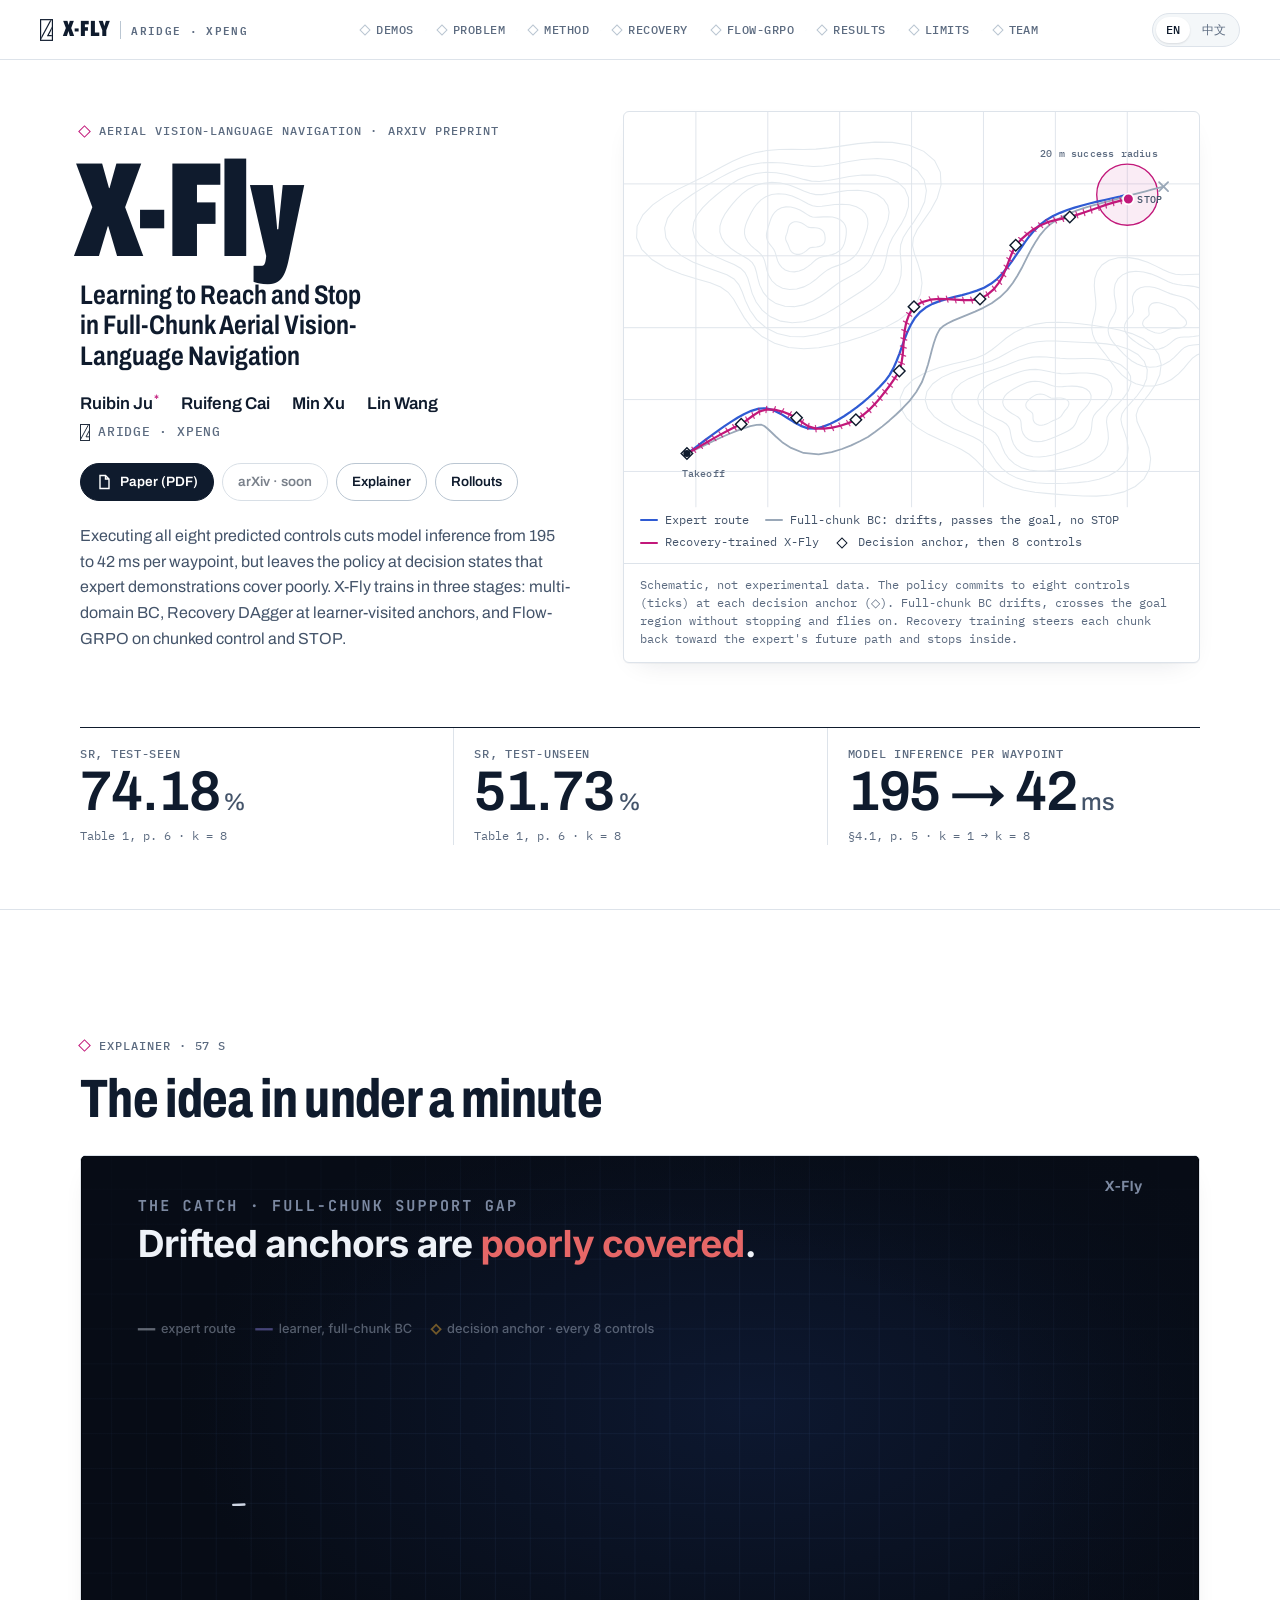
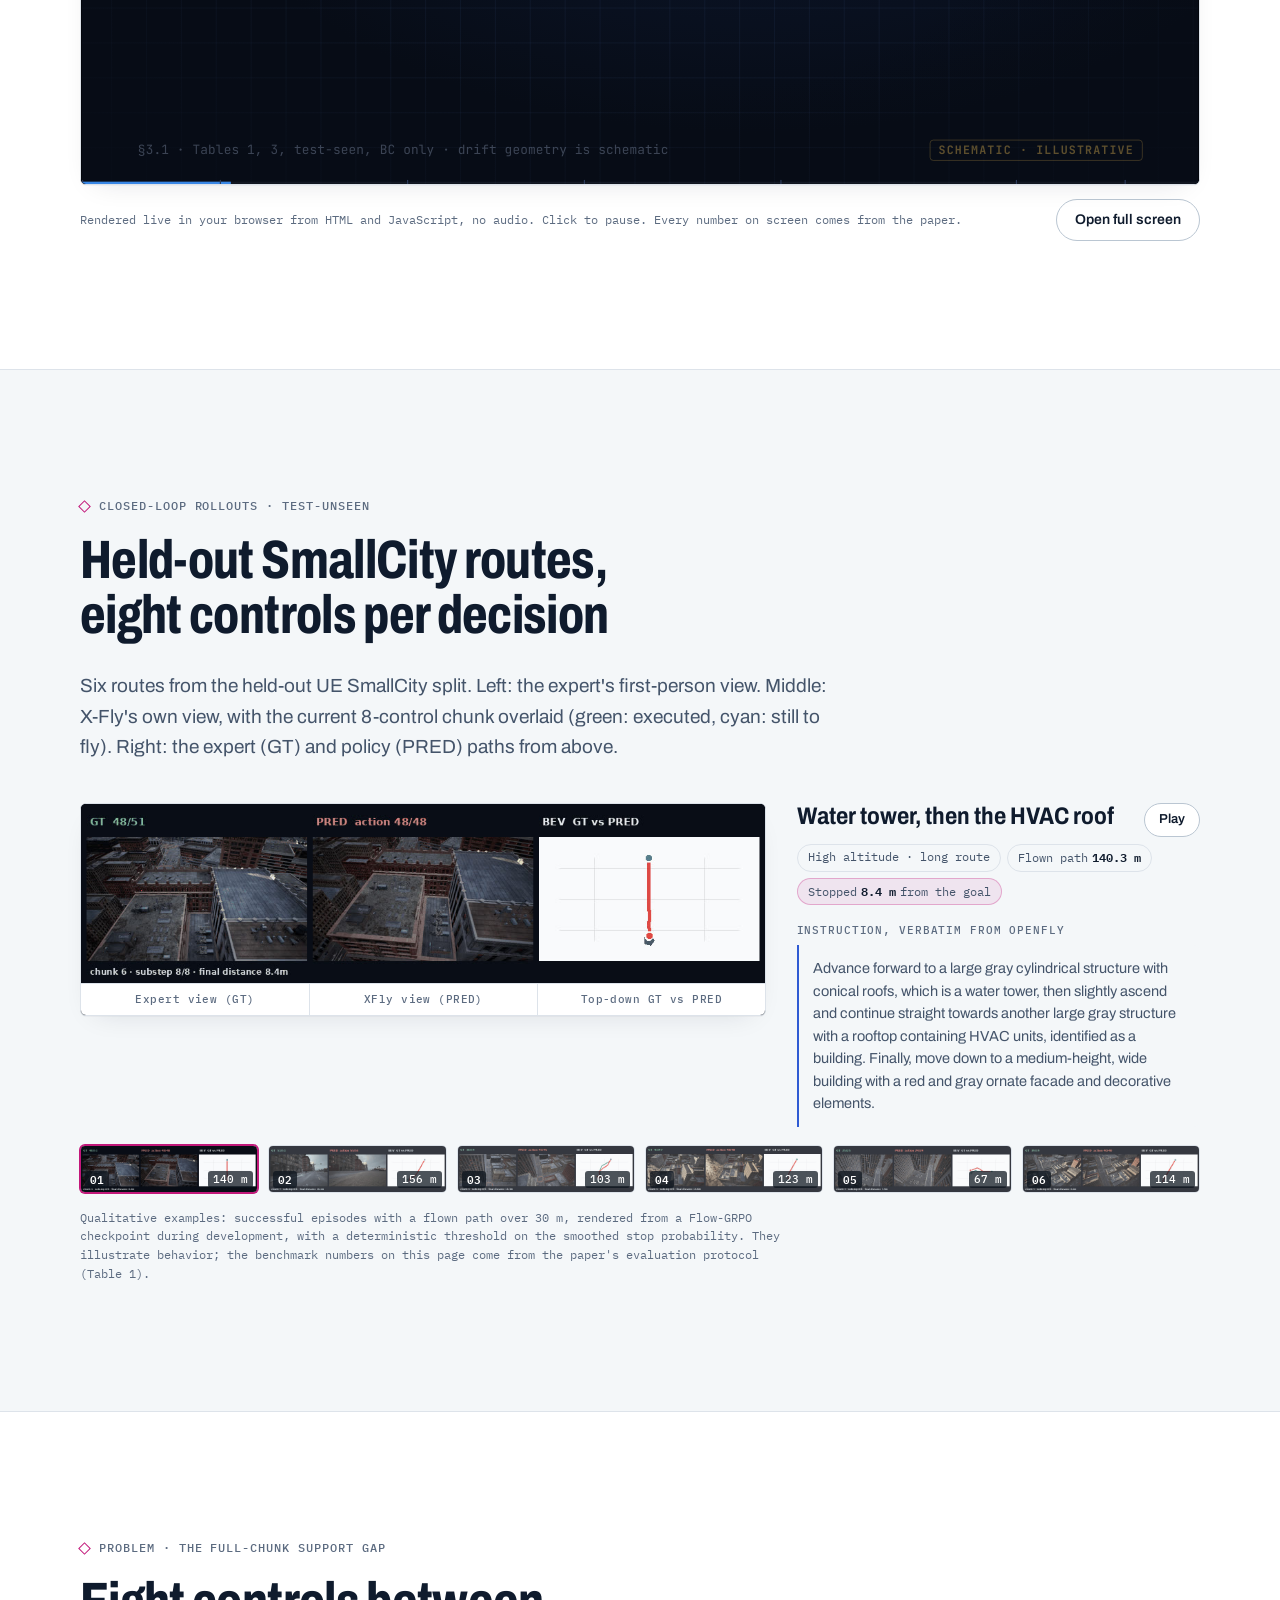
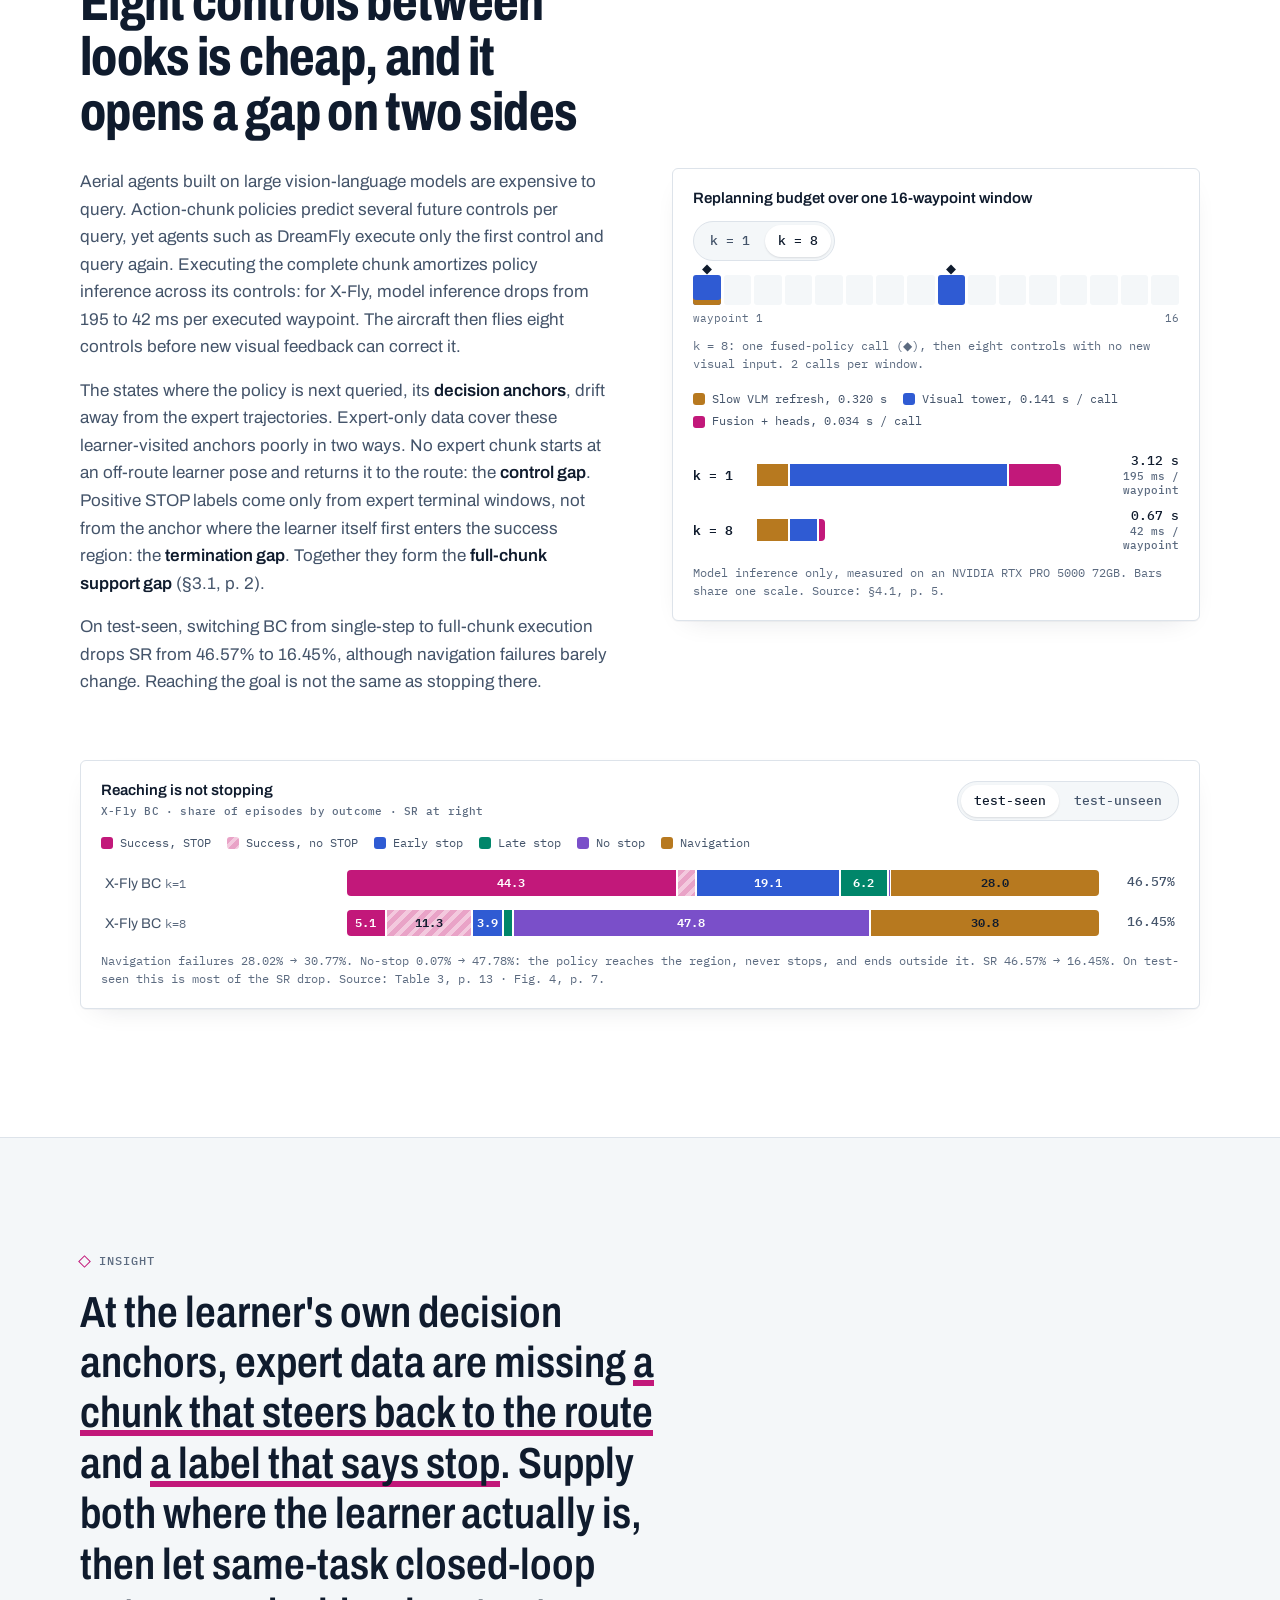
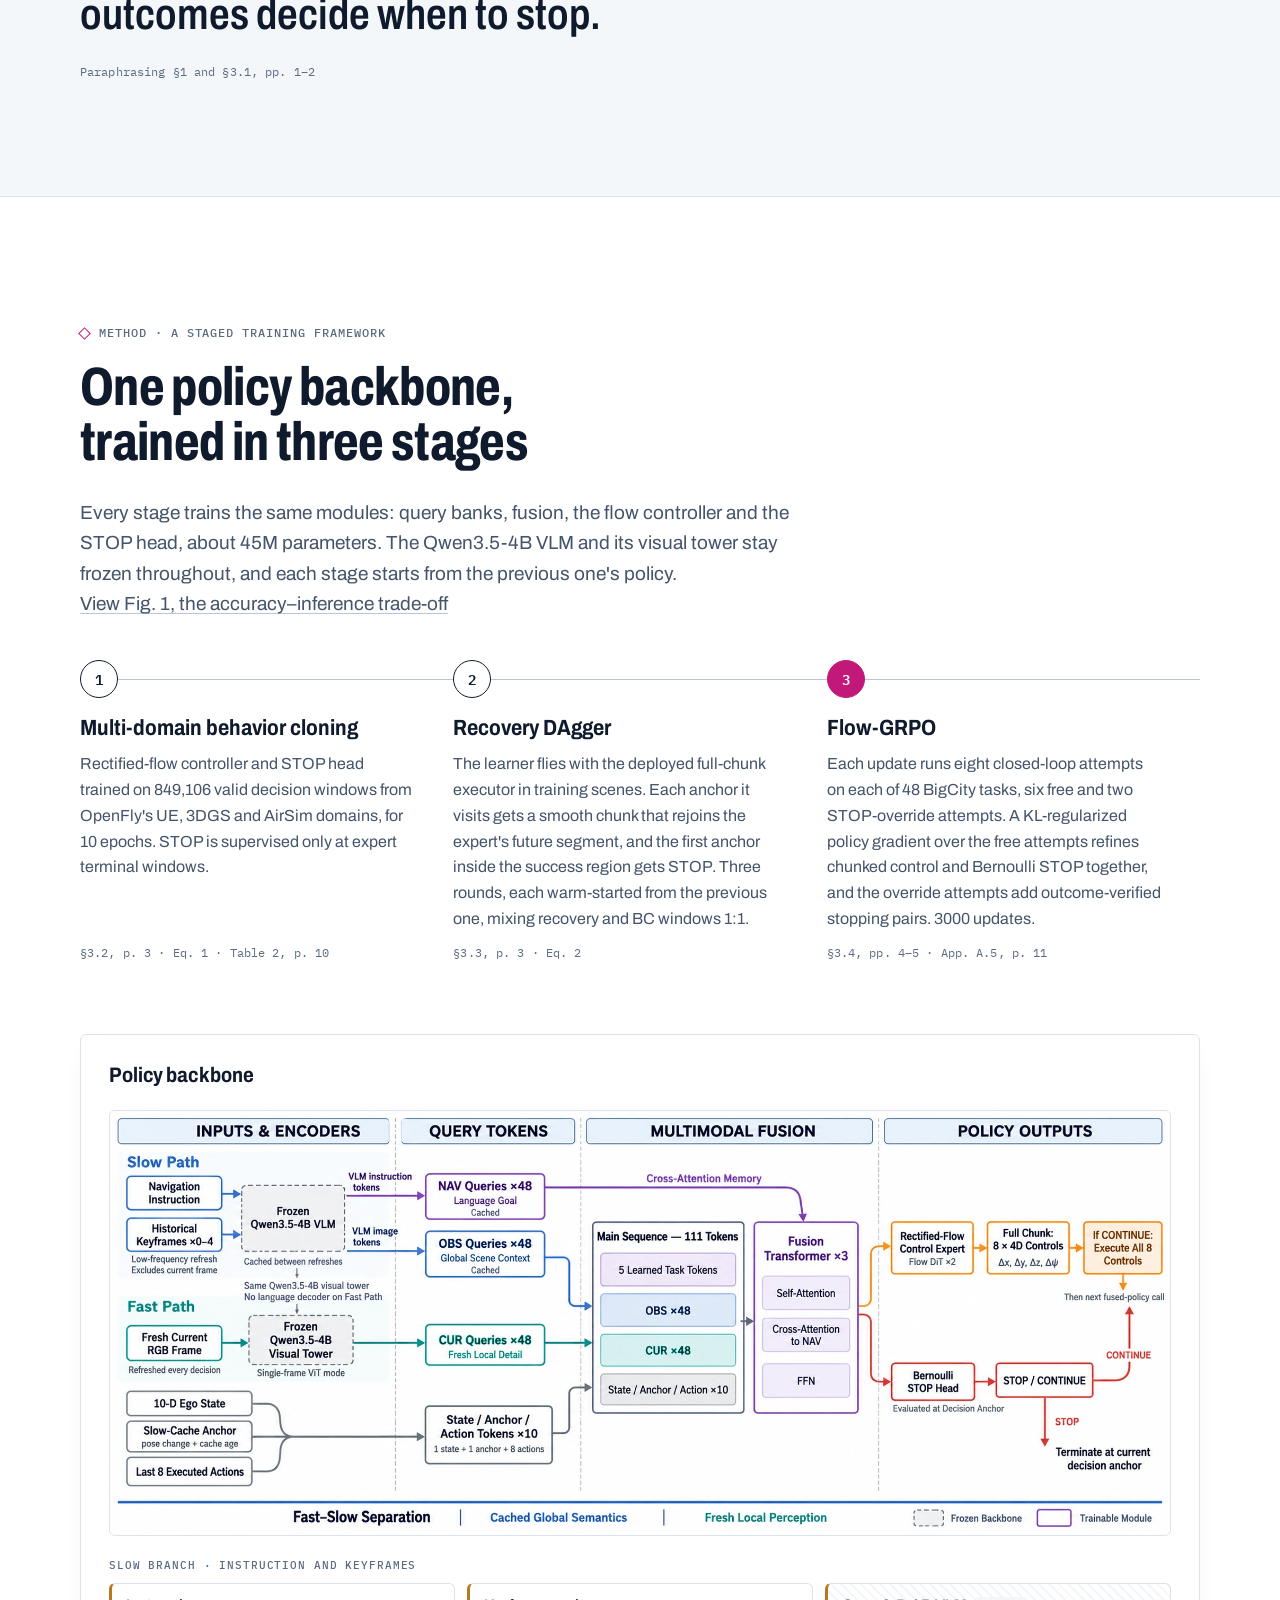
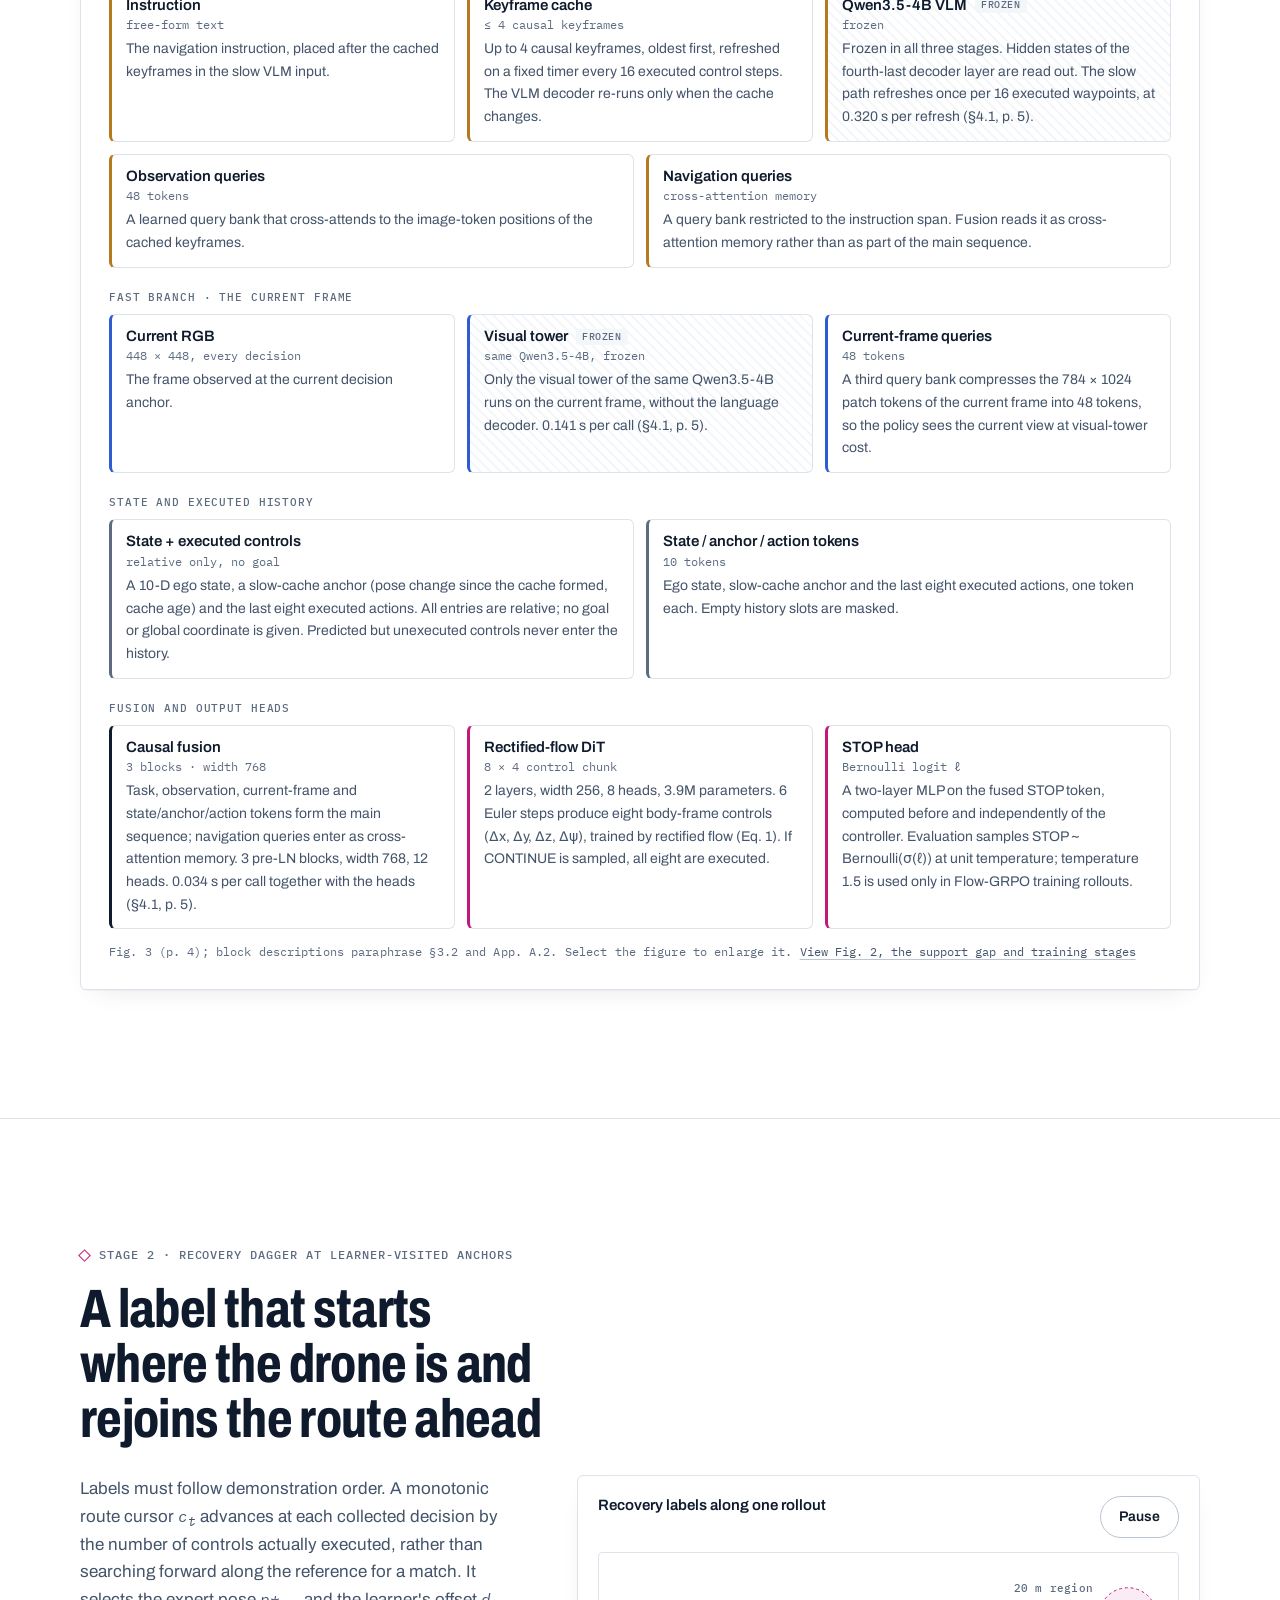
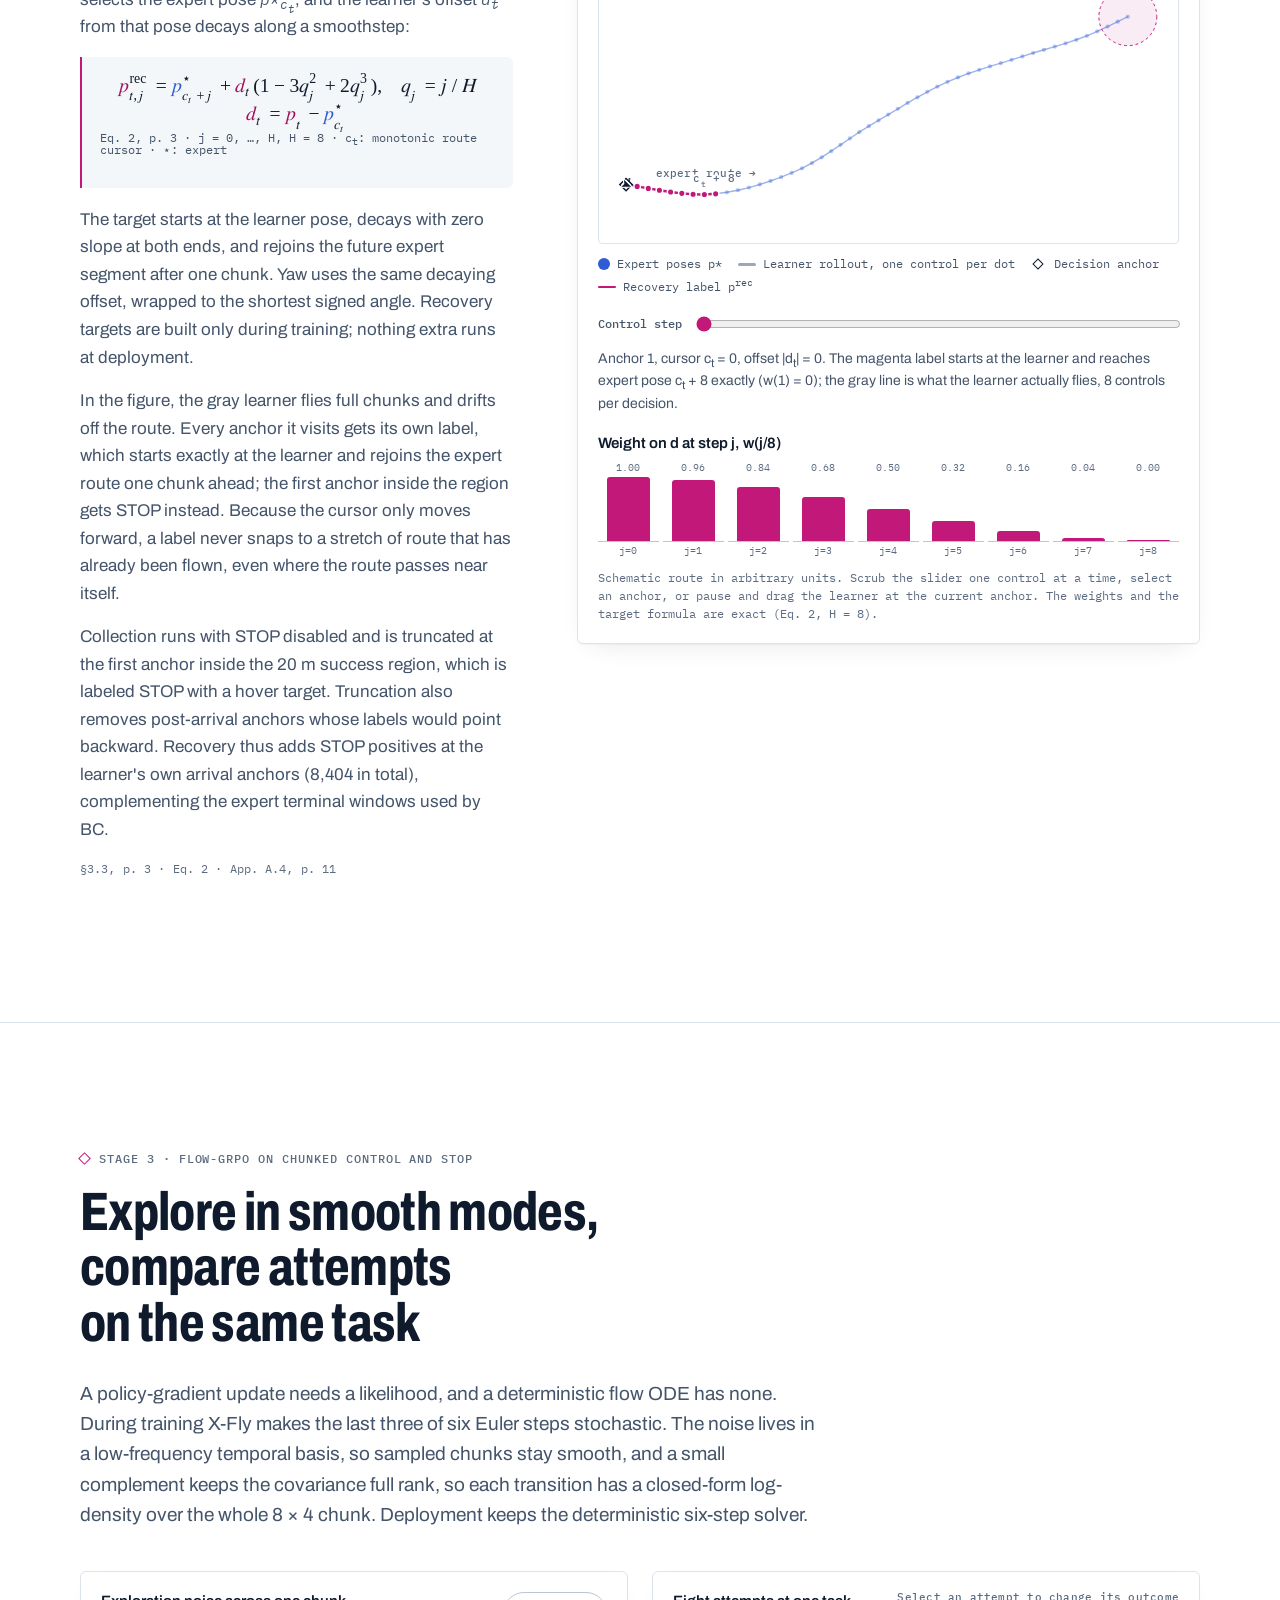
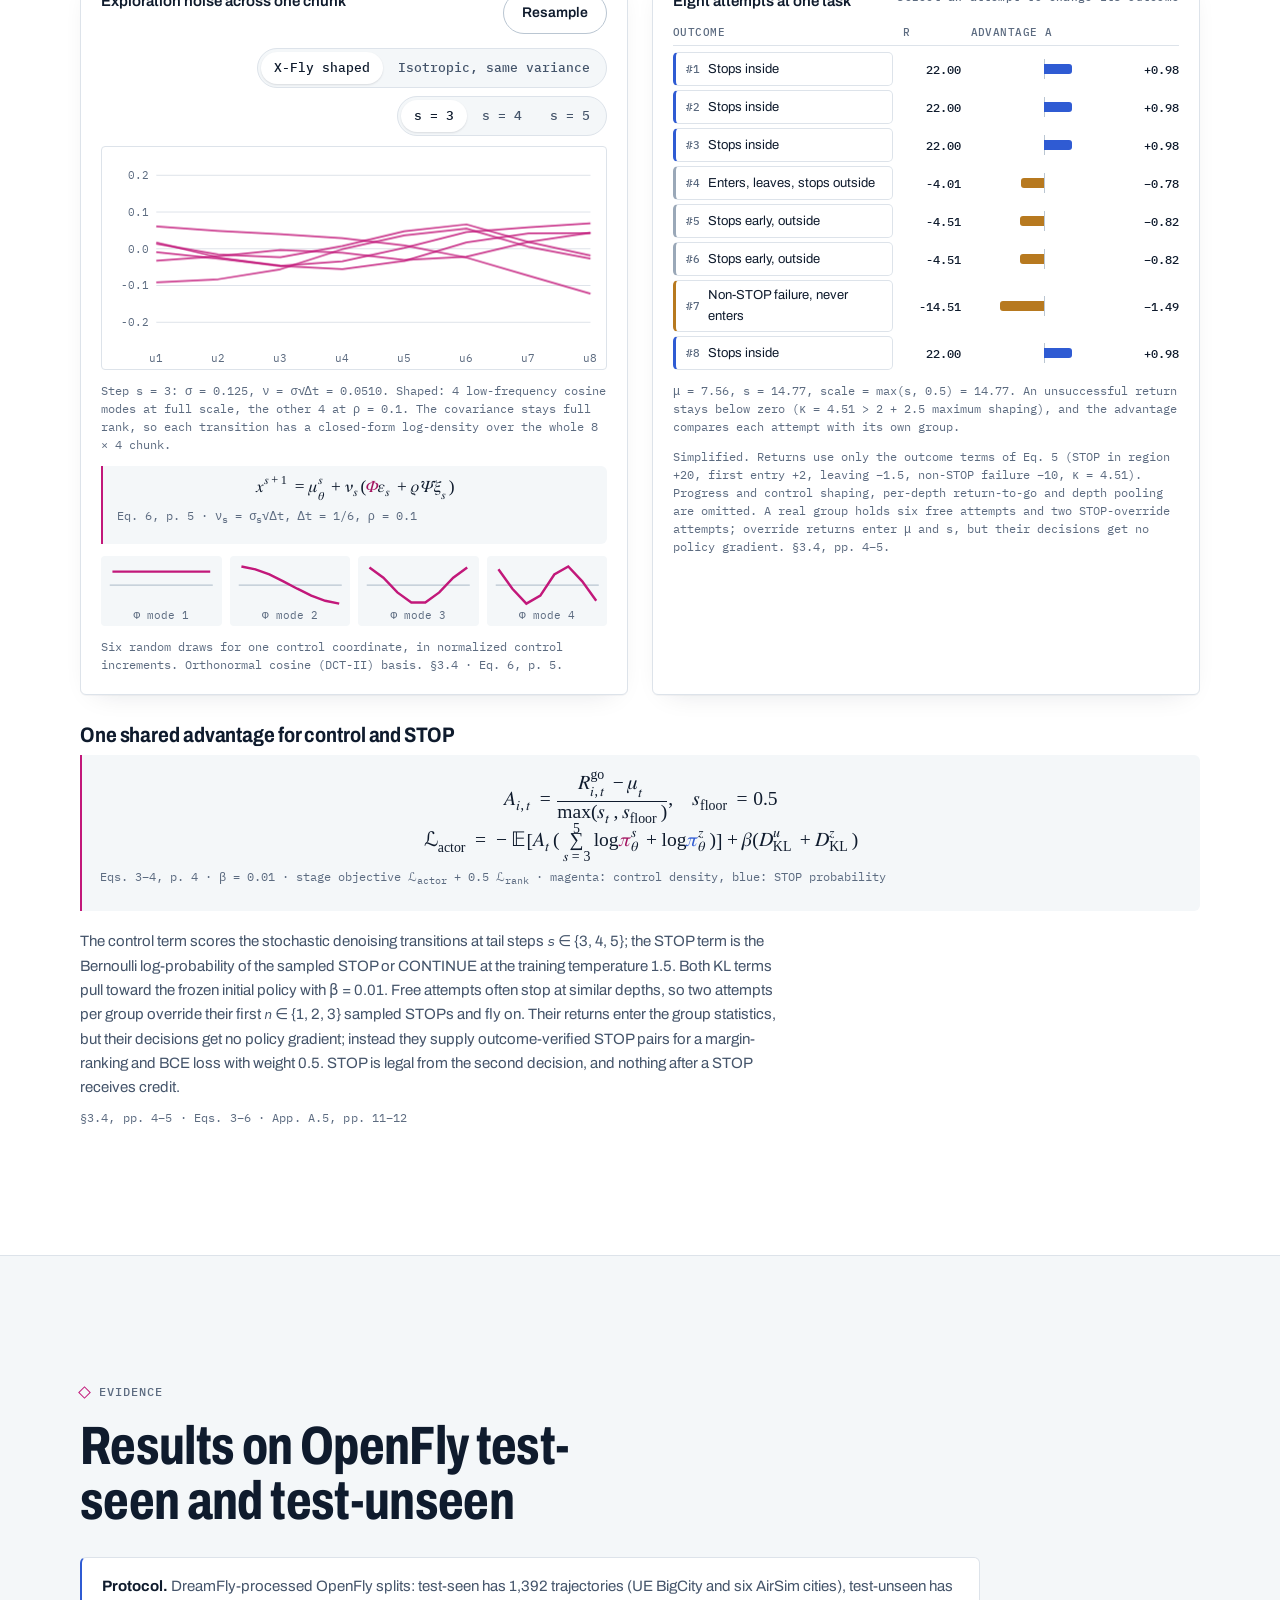
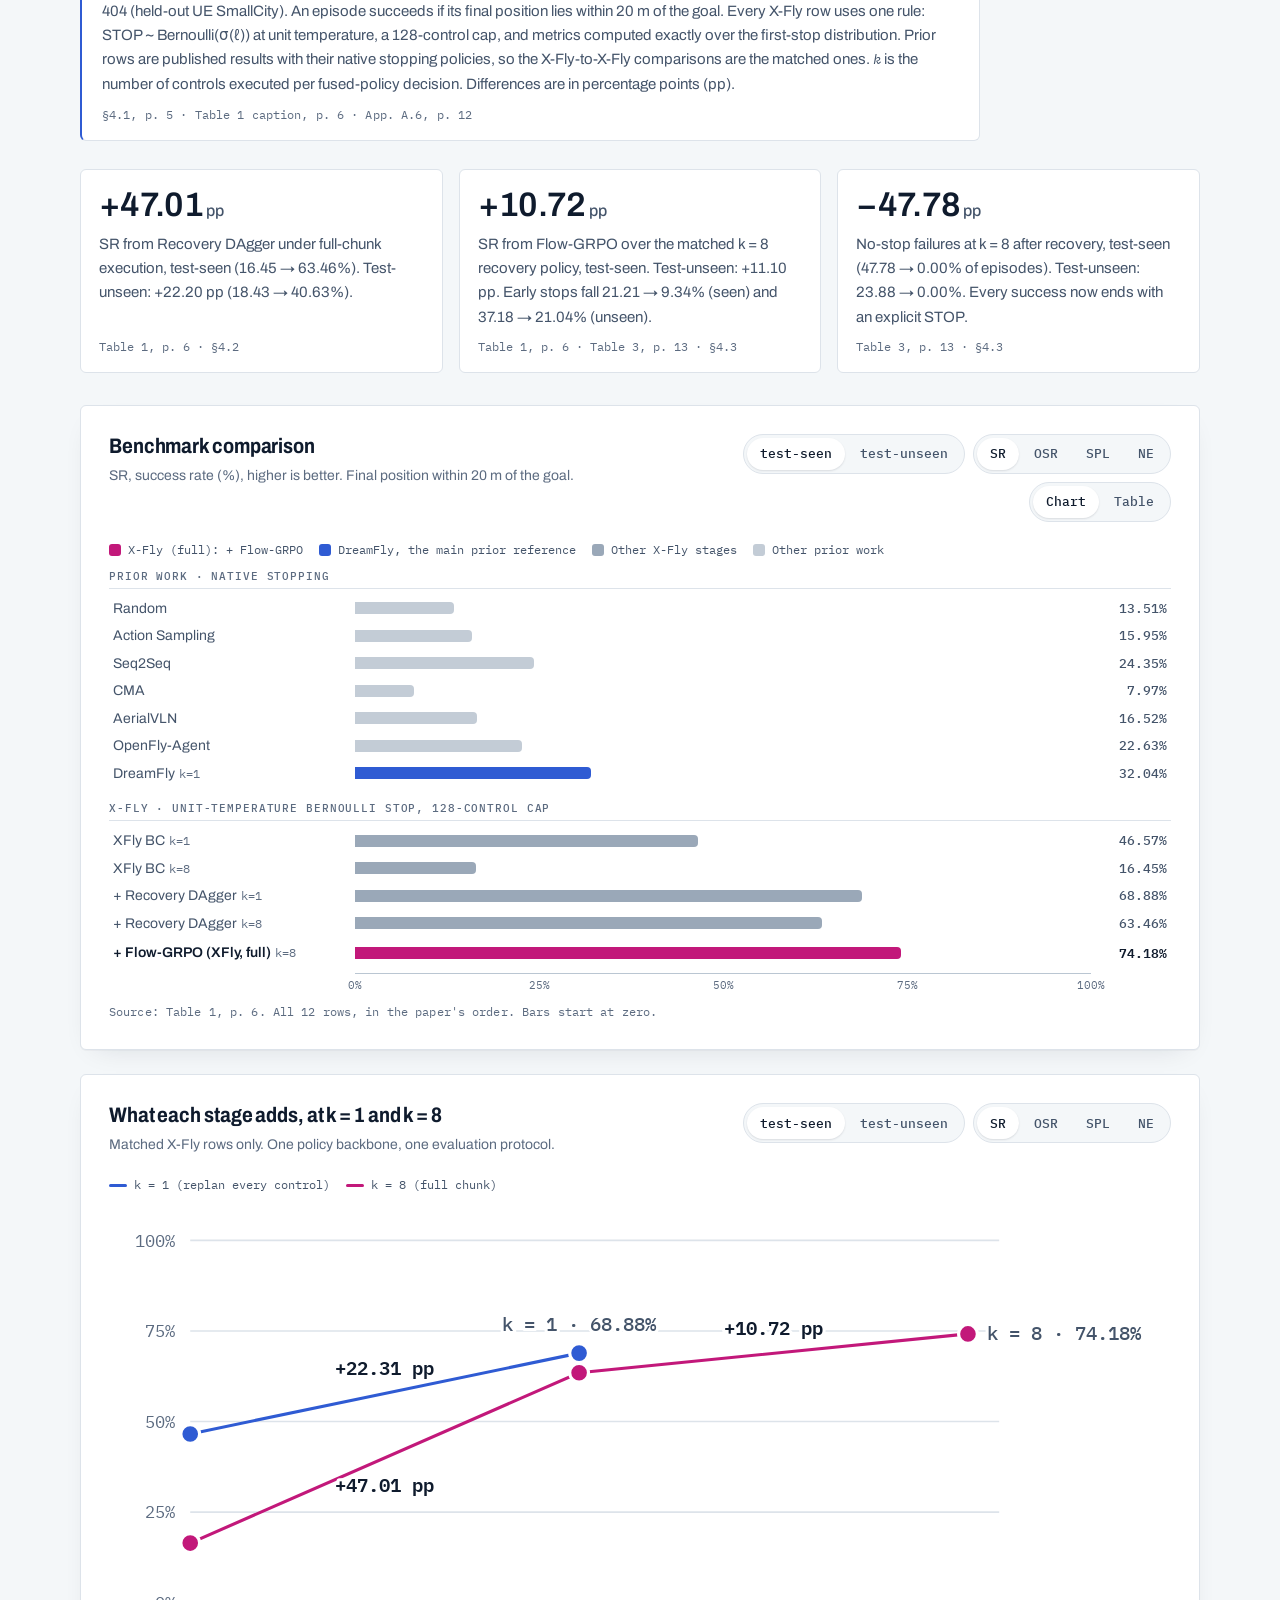
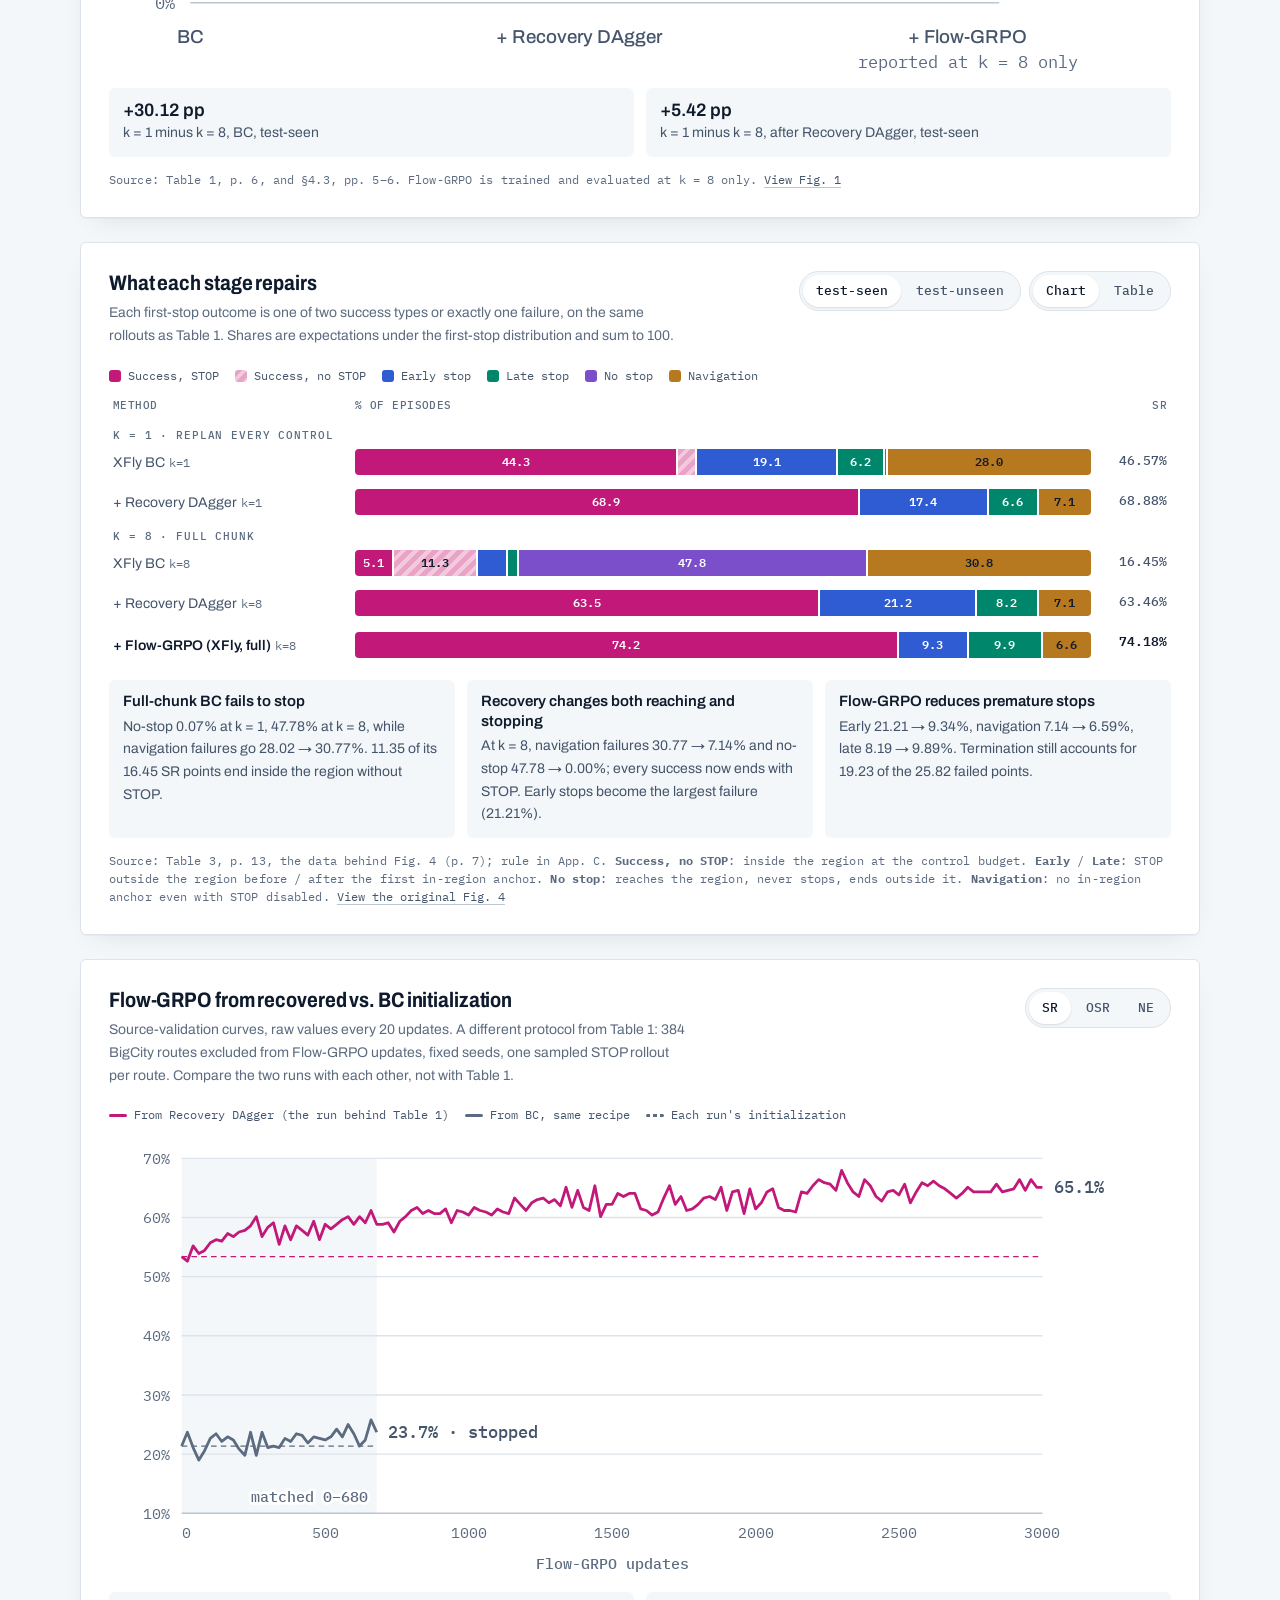
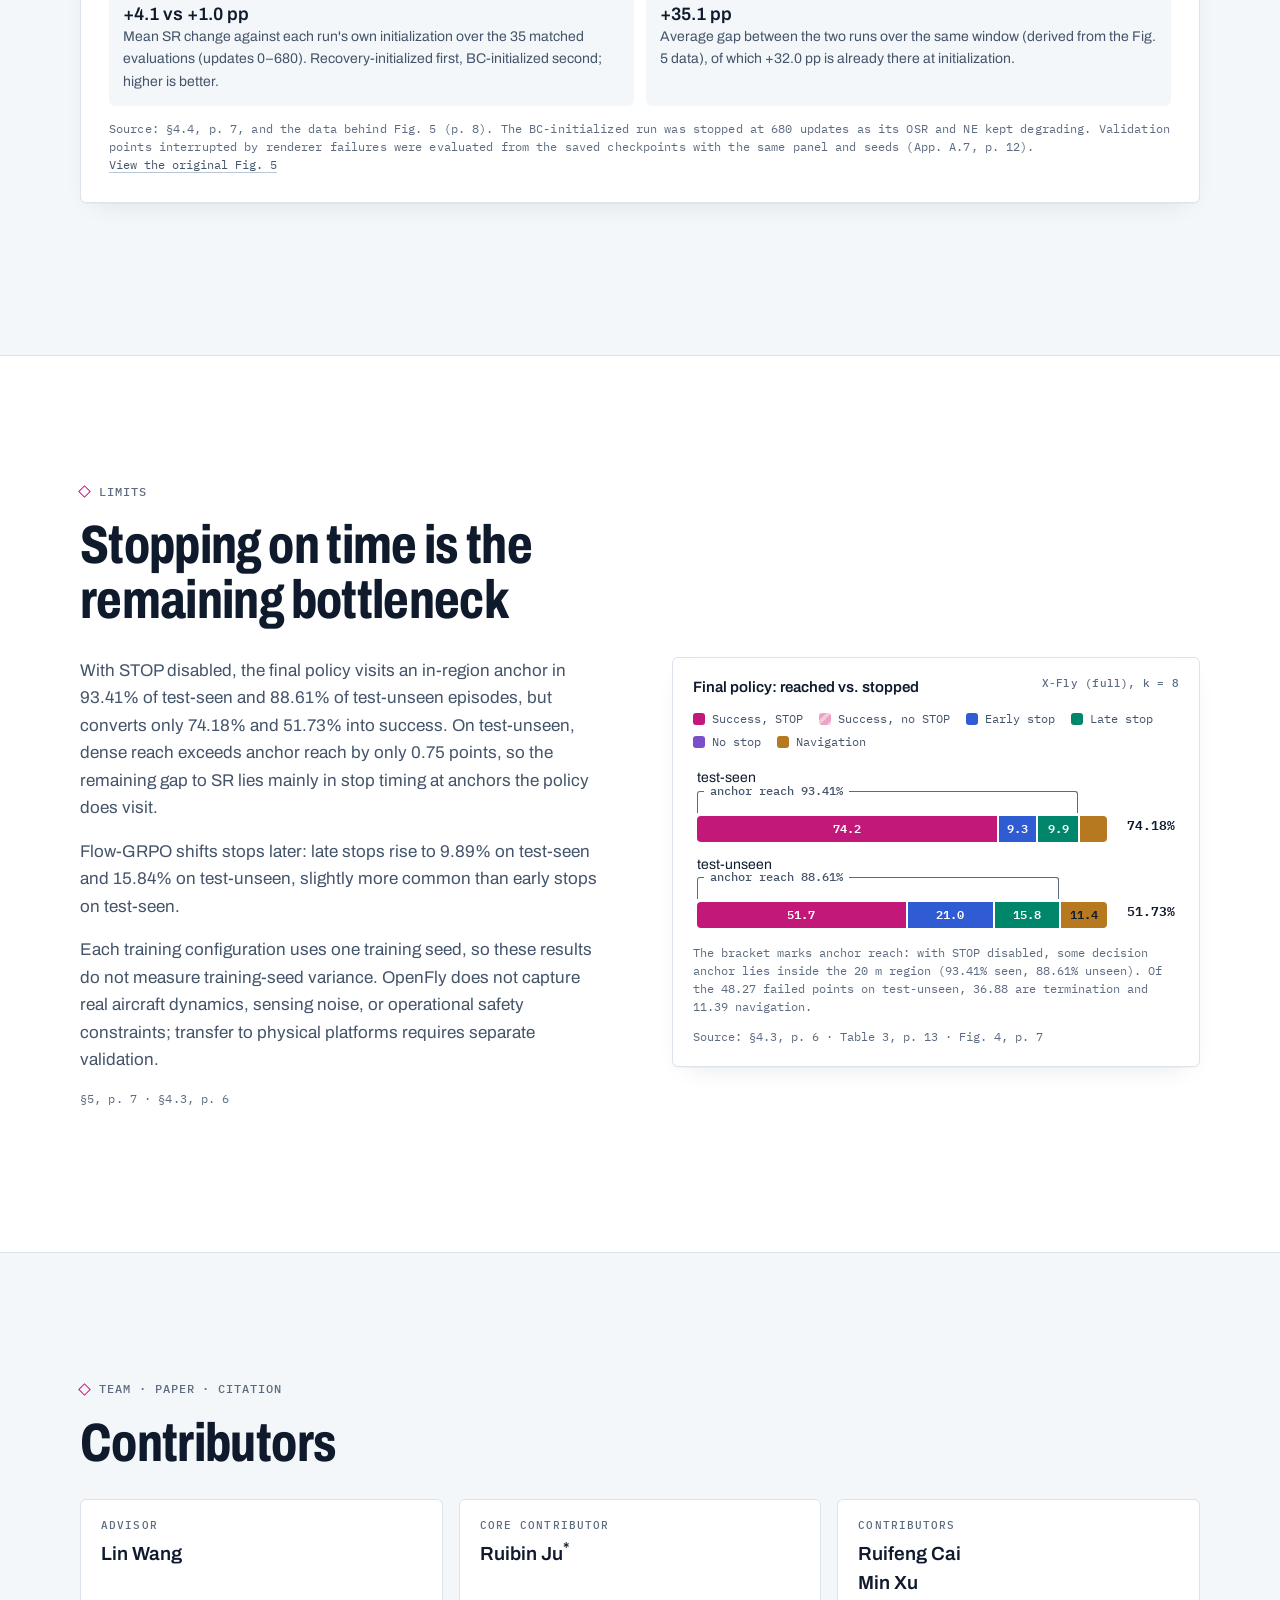
==== index.html @ 3ec835a1 "X-Fly 项目主页首版：中英双语介绍页、讲解动画网页版、闭环演示与论文 PDF 仅包含对外披露的网站、图表与媒体，不含训练或评测代码。  Co-Authored-By: Claude Opus 5." ====
<!doctype html>
<html lang="en">
<head>
<meta charset="utf-8">
<meta name="viewport" content="width=device-width, initial-scale=1">
<title>X-Fly: Learning to Reach and Stop in Full-Chunk Aerial Vision-Language Navigation</title>
<meta name="description" content="X-Fly is a staged training framework for full-chunk aerial vision-language navigation: multi-domain BC, Recovery DAgger at learner-visited anchors, then Flow-GRPO on chunked control and STOP. 74.18% SR on OpenFly test-seen, 51.73% on test-unseen, with eight controls per decision.">
<meta property="og:type" content="website">
<meta property="og:title" content="X-Fly: Learning to Reach and Stop in Full-Chunk Aerial VLN">
<meta property="og:description" content="Staged training for full-chunk aerial VLN. 74.18% / 51.73% SR on OpenFly test-seen / test-unseen at 4.7× less model inference per waypoint.">
<meta property="og:image" content="https://juliusju572.github.io/x-fly/assets/rollouts/water_tower_140m.jpg">
<meta name="twitter:card" content="summary_large_image">
<link rel="alternate" hreflang="en" href="https://juliusju572.github.io/x-fly/">
<link rel="alternate" hreflang="zh" href="https://juliusju572.github.io/x-fly/zh/">
<link rel="icon" href="assets/brand/aridge_mark.svg" type="image/svg+xml">
<link rel="preconnect" href="https://fonts.googleapis.com">
<link rel="preconnect" href="https://fonts.gstatic.com" crossorigin>
<link href="https://fonts.googleapis.com/css2?family=Archivo:wdth,wght@62..125,300..900&family=IBM+Plex+Mono:wght@400;500;600&display=swap" rel="stylesheet">
<link rel="stylesheet" href="css/tokens.css">
<link rel="stylesheet" href="css/base.css">
<link rel="stylesheet" href="css/sections.css">
<link rel="stylesheet" href="css/charts.css">
<link rel="stylesheet" href="css/widgets.css">
</head>
<body>
<a class="skip" href="#main">Skip to content</a>

<header class="nav" id="nav">
  <a class="nav__brand" href="#top" aria-label="X-Fly, back to top">
    <svg class="brand-mark" viewBox="0 0 22 37" fill="none" stroke="currentColor" stroke-width="2" aria-hidden="true"><defs><clipPath id="bm-c"><rect x="2" y="2" width="18" height="33"/></clipPath></defs><g clip-path="url(#bm-c)"><path d="M-2.628 41L22.028 -5"/><path d="M24.456 7L13.2 28H24" stroke-linejoin="miter"/></g><rect x="1" y="1" width="20" height="35"/></svg>
    <span>X-FLY</span><span class="brand-sep" aria-hidden="true"></span><span class="brand-org">ARIDGE · XPENG</span>
  </a>
  <nav class="route" aria-label="Sections">
    <ol>
      <li><a href="#demos" data-spy="demos"><span class="wp" aria-hidden="true"></span>Demos</a></li>
      <li><a href="#problem" data-spy="problem"><span class="wp" aria-hidden="true"></span>Problem</a></li>
      <li><a href="#method" data-spy="method"><span class="wp" aria-hidden="true"></span>Method</a></li>
      <li><a href="#recovery" data-spy="recovery"><span class="wp" aria-hidden="true"></span>Recovery</a></li>
      <li><a href="#grpo" data-spy="grpo"><span class="wp" aria-hidden="true"></span>Flow-GRPO</a></li>
      <li><a href="#results" data-spy="results"><span class="wp" aria-hidden="true"></span>Results</a></li>
      <li><a href="#limits" data-spy="limits"><span class="wp" aria-hidden="true"></span>Limits</a></li>
      <li><a href="#team" data-spy="team"><span class="wp" aria-hidden="true"></span>Team</a></li>
    </ol>
  </nav>
  <a class="lang-btn" href="zh/" hreflang="zh" lang="zh" data-lang-link aria-label="切换到中文"><span aria-current="true" lang="en">EN</span><span>中文</span></a>
</header>

<main id="main">
<!-- ============ HERO ============ -->
<section class="hero" id="top" aria-labelledby="hero-title">
  <div class="wrap hero__grid">
    <div class="hero__text">
      <p class="eyebrow">Aerial vision-language navigation · <span data-bind="paper.venue">arXiv preprint</span></p>
      <h1 id="hero-title" class="display">
        <span class="display__name">X-Fly</span>
        <span class="display__title">Learning to Reach and Stop in Full-Chunk Aerial Vision-Language Navigation</span>
      </h1>
      <p class="authors"><span>Ruibin Ju<sup>*</sup></span><span>Ruifeng Cai</span><span>Min Xu</span><span>Lin Wang</span></p>
      <p class="affil"><svg class="brand-mark" viewBox="0 0 22 37" fill="none" stroke="currentColor" stroke-width="2" aria-hidden="true"><defs><clipPath id="bm-c2"><rect x="2" y="2" width="18" height="33"/></clipPath></defs><g clip-path="url(#bm-c2)"><path d="M-2.628 41L22.028 -5"/><path d="M24.456 7L13.2 28H24" stroke-linejoin="miter"/></g><rect x="1" y="1" width="20" height="35"/></svg>ARIDGE · XPENG</p>
      <div class="hero__cta">
        <a class="btn btn--solid" href="assets/paper/x-fly.pdf"><svg viewBox="0 0 16 16" aria-hidden="true"><path d="M4 1.5h5.5L13 5v9.5H4z M9.5 1.5V5H13" fill="none" stroke="currentColor" stroke-width="1.4"/></svg>Paper (PDF)</a>
        <a class="btn" href="#" aria-disabled="true" title="arXiv link will be added on release">arXiv · soon</a>
        <a class="btn" href="#video">Explainer</a>
        <a class="btn" href="#demos">Rollouts</a>
      </div>
      <p class="lede">Executing all eight predicted controls cuts model inference from 195 to 42 ms per waypoint, but leaves the policy at decision states that expert demonstrations cover poorly. X-Fly trains in three stages: multi-domain BC, Recovery DAgger at learner-visited anchors, and Flow-GRPO on chunked control and STOP.</p>
    </div>
    <figure class="plate" id="hero-plate" aria-labelledby="plate-cap">
      <div class="plate__svg" data-mount="hero"></div>
      <figcaption id="plate-cap" class="plate__cap">Schematic, not experimental data. The policy commits to eight controls (ticks) at each decision anchor (◇). Full-chunk BC drifts, crosses the goal region without stopping and flies on. Recovery training steers each chunk back toward the expert's future path and stops inside.</figcaption>
    </figure>
  </div>
  <div class="wrap">
    <dl class="readout" aria-label="Headline results">
      <div class="readout__cell">
        <dt>SR, test-seen</dt>
        <dd><span class="readout__num" data-bind="value:grpo8.seen.SR">74.18</span><span class="readout__unit">%</span></dd>
        <dd class="readout__src">Table 1, p.&nbsp;6 · k = 8</dd>
      </div>
      <div class="readout__cell">
        <dt>SR, test-unseen</dt>
        <dd><span class="readout__num" data-bind="value:grpo8.unseen.SR">51.73</span><span class="readout__unit">%</span></dd>
        <dd class="readout__src">Table 1, p.&nbsp;6 · k = 8</dd>
      </div>
      <div class="readout__cell">
        <dt>Model inference per waypoint</dt>
        <dd><span class="readout__num">195 → 42</span><span class="readout__unit">ms</span></dd>
        <dd class="readout__src">§4.1, p.&nbsp;5 · k = 1 → k = 8</dd>
      </div>
    </dl>
  </div>
</section>

<!-- ============ VIDEO ============ -->
<section class="section" id="video" aria-labelledby="video-title">
  <div class="wrap">
    <p class="eyebrow">Explainer · 57 s</p>
    <h2 id="video-title" class="h2">The idea in under a minute</h2>
    <div class="explainer">
      <div class="explainer__frame"><iframe src="video/?embed=1" title="X-Fly explainer, 57 seconds, no audio" loading="lazy" allow="fullscreen"></iframe></div>
      <div class="explainer__bar">
        <p>Rendered live in your browser from HTML and JavaScript, no audio. Click to pause. Every number on screen comes from the paper.</p>
        <a class="btn" href="video/">Open full screen</a>
      </div>
    </div>
  </div>
</section>

<!-- ============ DEMOS ============ -->
<section class="section section--band" id="demos" aria-labelledby="demos-title">
  <div class="wrap">
    <p class="eyebrow">Closed-loop rollouts · test-unseen</p>
    <h2 id="demos-title" class="h2">Held-out SmallCity routes, eight controls per decision</h2>
    <p class="lede lede--narrow">Six routes from the held-out UE SmallCity split. Left: the expert's first-person view. Middle: X-Fly's own view, with the current 8-control chunk overlaid (green: executed, cyan: still to fly). Right: the expert (GT) and policy (PRED) paths from above.</p>
    <div data-mount="demos"></div>
    <p class="demo__note">Qualitative examples: successful episodes with a flown path over 30 m, rendered from a Flow-GRPO checkpoint during development, with a deterministic threshold on the smoothed stop probability. They illustrate behavior; the benchmark numbers on this page come from the paper's evaluation protocol (Table 1).</p>
  </div>
</section>

<!-- ============ PROBLEM ============ -->
<section class="section" id="problem" aria-labelledby="problem-title">
  <div class="wrap">
    <p class="eyebrow">Problem · the full-chunk support gap</p>
    <h2 id="problem-title" class="h2">Eight controls between looks is cheap, and it opens a gap on two sides</h2>
    <div class="cols">
      <div class="prose">
        <p>Aerial agents built on large vision-language models are expensive to query. Action-chunk policies predict several future controls per query, yet agents such as DreamFly execute only the first control and query again. Executing the complete chunk amortizes policy inference across its controls: for X-Fly, model inference drops from 195 to 42 ms per executed waypoint. The aircraft then flies eight controls before new visual feedback can correct it.</p>
        <p>The states where the policy is next queried, its <em>decision anchors</em>, drift away from the expert trajectories. Expert-only data cover these learner-visited anchors poorly in two ways. No expert chunk starts at an off-route learner pose and returns it to the route: the <em>control gap</em>. Positive STOP labels come only from expert terminal windows, not from the anchor where the learner itself first enters the success region: the <em>termination gap</em>. Together they form the <em>full-chunk support gap</em> (§3.1, p.&nbsp;2).</p>
        <p>On test-seen, switching BC from single-step to full-chunk execution drops SR from 46.57% to 16.45%, although navigation failures barely change. Reaching the goal is not the same as stopping there.</p>
      </div>
      <div class="widget" data-mount="chunk-cost"></div>
    </div>
    <div class="evidence" data-mount="bc-collapse"></div>
  </div>
</section>

<!-- ============ INSIGHT ============ -->
<section class="insight" aria-label="Insight">
  <div class="wrap">
    <p class="eyebrow">Insight</p>
    <blockquote class="insight__quote">At the learner's own decision anchors, expert data are missing <mark>a chunk that steers back to the route</mark> and <mark>a label that says stop</mark>. Supply both where the learner actually is, then let same-task closed-loop outcomes decide when to stop.</blockquote>
    <p class="insight__src">Paraphrasing §1 and §3.1, pp.&nbsp;1–2</p>
  </div>
</section>

<!-- ============ METHOD ============ -->
<section class="section" id="method" aria-labelledby="method-title">
  <div class="wrap">
    <p class="eyebrow">Method · a staged training framework</p>
    <h2 id="method-title" class="h2">One policy backbone, trained in three stages</h2>
    <p class="lede lede--narrow">Every stage trains the same modules: query banks, fusion, the flow controller and the STOP head, about 45M parameters. The Qwen3.5-4B VLM and its visual tower stay frozen throughout, and each stage starts from the previous one's policy.
      <button class="linkbtn" type="button" data-figure="teaser_sr_cost">View Fig. 1, the accuracy–inference trade-off</button></p>
    <ol class="stages" data-mount="stages">
      <li class="stage">
        <span class="stage__n">1</span>
        <h3 class="stage__t">Multi-domain behavior cloning</h3>
        <p>Rectified-flow controller and STOP head trained on <span data-bind="config.bcWindows">849,106</span> valid decision windows from OpenFly's UE, 3DGS and AirSim domains, for 10 epochs. STOP is supervised only at expert terminal windows.</p>
        <p class="stage__src">§3.2, p.&nbsp;3 · Eq. 1 · Table 2, p.&nbsp;10</p>
      </li>
      <li class="stage">
        <span class="stage__n">2</span>
        <h3 class="stage__t">Recovery DAgger</h3>
        <p>The learner flies with the deployed full-chunk executor in training scenes. Each anchor it visits gets a smooth chunk that rejoins the expert's future segment, and the first anchor inside the success region gets STOP. Three rounds, each warm-started from the previous one, mixing recovery and BC windows 1:1.</p>
        <p class="stage__src">§3.3, p.&nbsp;3 · Eq. 2</p>
      </li>
      <li class="stage">
        <span class="stage__n">3</span>
        <h3 class="stage__t">Flow-GRPO</h3>
        <p>Each update runs eight closed-loop attempts on each of 48 BigCity tasks, six free and two STOP-override attempts. A KL-regularized policy gradient over the free attempts refines chunked control and Bernoulli STOP together, and the override attempts add outcome-verified stopping pairs. 3000 updates.</p>
        <p class="stage__src">§3.4, pp.&nbsp;4–5 · App. A.5, p.&nbsp;11</p>
      </li>
    </ol>

    <div class="arch">
      <div class="arch__head">
        <h3 class="h3">Policy backbone</h3>
      </div>
      <div data-mount="arch"></div>
      <p class="figsrc">Fig. 3 (p.&nbsp;4); block descriptions paraphrase §3.2 and App. A.2. Select the figure to enlarge it.
        <button class="linkbtn" type="button" data-figure="mechanism_training">View Fig. 2, the support gap and training stages</button></p>
    </div>
  </div>
</section>

<!-- ============ RECOVERY ============ -->
<section class="section" id="recovery" aria-labelledby="recovery-title">
  <div class="wrap">
    <p class="eyebrow">Stage 2 · Recovery DAgger at learner-visited anchors</p>
    <h2 id="recovery-title" class="h2">A label that starts where the drone is and rejoins the route ahead</h2>
    <div class="cols cols--wide">
      <div class="prose">
        <p>Labels must follow demonstration order. A monotonic route cursor <var>c<sub>t</sub></var> advances at each collected decision by the number of controls actually executed, rather than searching forward along the reference for a match. It selects the expert pose <var>p*<sub>c<sub>t</sub></sub></var>, and the learner's offset <var>d<sub>t</sub></var> from that pose decays along a smoothstep:</p>
        <div class="eq" data-mount="eq-recovery"></div>
        <p>The target starts at the learner pose, decays with zero slope at both ends, and rejoins the future expert segment after one chunk. Yaw uses the same decaying offset, wrapped to the shortest signed angle. Recovery targets are built only during training; nothing extra runs at deployment.</p>
        <p>In the figure, the gray learner flies full chunks and drifts off the route. Every anchor it visits gets its own label, which starts exactly at the learner and rejoins the expert route one chunk ahead; the first anchor inside the region gets STOP instead. Because the cursor only moves forward, a label never snaps to a stretch of route that has already been flown, even where the route passes near itself.</p>
        <p>Collection runs with STOP disabled and is truncated at the first anchor inside the 20 m success region, which is labeled STOP with a hover target. Truncation also removes post-arrival anchors whose labels would point backward. Recovery thus adds STOP positives at the learner's own arrival anchors (<span data-bind="config.recoveryStops">8,404</span> in total), complementing the expert terminal windows used by BC.</p>
        <p class="stage__src">§3.3, p.&nbsp;3 · Eq. 2 · App. A.4, p.&nbsp;11</p>
      </div>
      <div class="widget widget--lab" data-mount="recovery-lab"></div>
    </div>
  </div>
</section>

<!-- ============ GRPO ============ -->
<section class="section" id="grpo" aria-labelledby="grpo-title">
  <div class="wrap">
    <p class="eyebrow">Stage 3 · Flow-GRPO on chunked control and STOP</p>
    <h2 id="grpo-title" class="h2">Explore in smooth modes, compare attempts on the same task</h2>
    <p class="lede lede--narrow">A policy-gradient update needs a likelihood, and a deterministic flow ODE has none. During training X-Fly makes the last three of six Euler steps stochastic. The noise lives in a low-frequency temporal basis, so sampled chunks stay smooth, and a small complement keeps the covariance full rank, so each transition has a closed-form log-density over the whole 8 × 4 chunk. Deployment keeps the deterministic six-step solver.</p>
    <div class="grid2">
      <div class="widget" data-mount="noise-lab"></div>
      <div class="widget" data-mount="group-lab"></div>
    </div>
    <div class="objective">
      <h3 class="h3">One shared advantage for control and STOP</h3>
      <div class="eq eq--wide" data-mount="eq-actor"></div>
      <p class="prose-sm">The control term scores the stochastic denoising transitions at tail steps <var>s</var> ∈ {3, 4, 5}; the STOP term is the Bernoulli log-probability of the sampled STOP or CONTINUE at the training temperature 1.5. Both KL terms pull toward the frozen initial policy with β = 0.01. Free attempts often stop at similar depths, so two attempts per group override their first <var>n</var> ∈ {1, 2, 3} sampled STOPs and fly on. Their returns enter the group statistics, but their decisions get no policy gradient; instead they supply outcome-verified STOP pairs for a margin-ranking and BCE loss with weight 0.5. STOP is legal from the second decision, and nothing after a STOP receives credit.</p>
      <p class="stage__src">§3.4, pp.&nbsp;4–5 · Eqs. 3–6 · App. A.5, pp.&nbsp;11–12</p>
    </div>
  </div>
</section>

<!-- ============ RESULTS ============ -->
<section class="section section--band" id="results" aria-labelledby="results-title">
  <div class="wrap">
    <p class="eyebrow">Evidence</p>
    <h2 id="results-title" class="h2">Results on OpenFly test-seen and test-unseen</h2>
    <div class="protocol">
      <p><strong>Protocol.</strong> DreamFly-processed OpenFly splits: test-seen has 1,392 trajectories (UE BigCity and six AirSim cities), test-unseen has 404 (held-out UE SmallCity). An episode succeeds if its final position lies within 20 m of the goal. Every X-Fly row uses one rule: STOP ~ Bernoulli(σ(ℓ)) at unit temperature, a 128-control cap, and metrics computed exactly over the first-stop distribution. Prior rows are published results with their native stopping policies, so the X-Fly-to-X-Fly comparisons are the matched ones. <var>k</var> is the number of controls executed per fused-policy decision. Differences are in percentage points (pp).</p>
      <p class="stage__src">§4.1, p.&nbsp;5 · Table 1 caption, p.&nbsp;6 · App. A.6, p.&nbsp;12</p>
    </div>

    <ul class="findings" data-mount="findings"></ul>

    <article class="panel" aria-labelledby="t1-title">
      <header class="panel__head">
        <div>
          <h3 class="h3" id="t1-title">Benchmark comparison</h3>
          <p class="panel__sub" data-mount="t1-sub"></p>
        </div>
        <div class="panel__controls" data-mount="t1-controls"></div>
      </header>
      <div data-mount="t1"></div>
      <p class="figsrc">Source: Table 1, p.&nbsp;6. All 12 rows, in the paper's order. Bars start at zero.</p>
    </article>

    <article class="panel" aria-labelledby="ladder-title">
      <header class="panel__head">
        <div>
          <h3 class="h3" id="ladder-title">What each stage adds, at k = 1 and k = 8</h3>
          <p class="panel__sub">Matched X-Fly rows only. One policy backbone, one evaluation protocol.</p>
        </div>
        <div class="panel__controls" data-mount="ladder-controls"></div>
      </header>
      <div data-mount="ladder"></div>
      <p class="figsrc">Source: Table 1, p.&nbsp;6, and §4.3, pp.&nbsp;5–6. Flow-GRPO is trained and evaluated at k = 8 only.
        <button class="linkbtn" type="button" data-figure="teaser_sr_cost">View Fig. 1</button></p>
    </article>

    <article class="panel" aria-labelledby="attr-title">
      <header class="panel__head">
        <div>
          <h3 class="h3" id="attr-title">What each stage repairs</h3>
          <p class="panel__sub">Each first-stop outcome is one of two success types or exactly one failure, on the same rollouts as Table 1. Shares are expectations under the first-stop distribution and sum to 100.</p>
        </div>
        <div class="panel__controls" data-mount="attr-controls"></div>
      </header>
      <div data-mount="attr"></div>
      <p class="figsrc">Source: Table 3, p.&nbsp;13, the data behind Fig. 4 (p.&nbsp;7); rule in App. C. <b>Success, no STOP</b>: inside the region at the control budget. <b>Early</b> / <b>Late</b>: STOP outside the region before / after the first in-region anchor. <b>No stop</b>: reaches the region, never stops, ends outside it. <b>Navigation</b>: no in-region anchor even with STOP disabled.
        <button class="linkbtn" type="button" data-figure="failure_transition">View the original Fig. 4</button></p>
    </article>

    <article class="panel" aria-labelledby="dyn-title">
      <header class="panel__head">
        <div>
          <h3 class="h3" id="dyn-title">Flow-GRPO from recovered vs. BC initialization</h3>
          <p class="panel__sub">Source-validation curves, raw values every 20 updates. A different protocol from Table 1: 384 BigCity routes excluded from Flow-GRPO updates, fixed seeds, one sampled STOP rollout per route. Compare the two runs with each other, not with Table 1.</p>
        </div>
        <div class="panel__controls" data-mount="dyn-controls"></div>
      </header>
      <div data-mount="dyn"></div>
      <p class="figsrc">Source: §4.4, p.&nbsp;7, and the data behind Fig. 5 (p.&nbsp;8). The BC-initialized run was stopped at 680 updates as its OSR and NE kept degrading. Validation points interrupted by renderer failures were evaluated from the saved checkpoints with the same panel and seeds (App. A.7, p.&nbsp;12).
        <button class="linkbtn" type="button" data-figure="grpo_dynamics_merged">View the original Fig. 5</button></p>
    </article>
  </div>
</section>

<!-- ============ LIMITS ============ -->
<section class="section" id="limits" aria-labelledby="limits-title">
  <div class="wrap">
    <p class="eyebrow">Limits</p>
    <h2 id="limits-title" class="h2">Stopping on time is the remaining bottleneck</h2>
    <div class="cols">
      <div class="prose">
        <p>With STOP disabled, the final policy visits an in-region anchor in <span data-bind="reach.seen">93.41</span>% of test-seen and <span data-bind="reach.unseen">88.61</span>% of test-unseen episodes, but converts only <span data-bind="value:grpo8.seen.SR">74.18</span>% and <span data-bind="value:grpo8.unseen.SR">51.73</span>% into success. On test-unseen, dense reach exceeds anchor reach by only <span data-bind="reach.between">0.75</span> points, so the remaining gap to SR lies mainly in stop timing at anchors the policy does visit.</p>
        <p>Flow-GRPO shifts stops later: late stops rise to <span data-bind="share:grpo8.seen.late">9.89</span>% on test-seen and <span data-bind="share:grpo8.unseen.late">15.84</span>% on test-unseen, slightly more common than early stops on test-seen.</p>
        <p>Each training configuration uses one training seed, so these results do not measure training-seed variance. OpenFly does not capture real aircraft dynamics, sensing noise, or operational safety constraints; transfer to physical platforms requires separate validation.</p>
        <p class="stage__src">§5, p.&nbsp;7 · §4.3, p.&nbsp;6</p>
      </div>
      <div class="widget" data-mount="stop-gap"></div>
    </div>
  </div>
</section>

<!-- ============ TEAM ============ -->
<section class="section section--band" id="team" aria-labelledby="team-title">
  <div class="wrap">
    <p class="eyebrow">Team · paper · citation</p>
    <h2 id="team-title" class="h2">Contributors</h2>
    <div class="team__grid">
      <div class="team__role"><h3>Advisor</h3><ul><li>Lin Wang</li></ul></div>
      <div class="team__role"><h3>Core Contributor</h3><ul><li>Ruibin Ju<sup>*</sup></li></ul></div>
      <div class="team__role"><h3>Contributors</h3><ul><li>Ruifeng Cai</li><li>Min Xu</li></ul></div>
    </div>
    <p class="team__org"><svg class="brand-mark" viewBox="0 0 22 37" fill="none" stroke="currentColor" stroke-width="2" aria-hidden="true"><defs><clipPath id="bm-c3"><rect x="2" y="2" width="18" height="33"/></clipPath></defs><g clip-path="url(#bm-c3)"><path d="M-2.628 41L22.028 -5"/><path d="M24.456 7L13.2 28H24" stroke-linejoin="miter"/></g><rect x="1" y="1" width="20" height="35"/></svg>ARIDGE · XPENG &nbsp;·&nbsp; <sup>*</sup>Corresponding author: <a href="mailto:jurb@aridge.com">jurb@aridge.com</a></p>
    <h3 class="h3">Citation</h3>
    <div class="cite">
      <pre id="bib">@article{ju2026xfly,
  title   = {X-Fly: Learning to Reach and Stop in Full-Chunk Aerial Vision-Language Navigation},
  author  = {Ju, Ruibin and Cai, Ruifeng and Xu, Min and Wang, Lin},
  journal = {arXiv preprint},
  year    = {2026}
}</pre>
      <button class="btn" type="button" id="bib-copy">Copy</button>
    </div>
  </div>
</section>
</main>

<footer class="foot">
  <div class="wrap foot__grid">
    <p><span class="foot__brand">X-FLY</span> · ARIDGE · XPENG</p>
    <p>Every number on this page comes from the X-Fly arXiv preprint and is labeled with its page, table or equation. Training curves are drawn from the data behind Fig. 5. Schematic figures are marked as schematic. Page content © 2026 the X-Fly authors; site code under the MIT License.</p>
  </div>
</footer>

<dialog class="figdlg" id="figdlg" aria-labelledby="figdlg-title">
  <form method="dialog" class="figdlg__bar">
    <h2 class="figdlg__title" id="figdlg-title"></h2>
    <button class="btn" value="close">Close</button>
  </form>
  <img id="figdlg-img" alt="">
  <p class="figdlg__cap" id="figdlg-cap"></p>
</dialog>
<div class="tip" id="tip" role="tooltip" hidden></div>
<script type="module" src="js/main.js"></script>
</body>
</html>
---- css/tokens.css ----
/* Design tokens. Palette is drawn from aeronautical sectional charts, set on white:
   navy ink, airway blue for the expert route, and the magenta those charts reserve
   for flight-relevant boundaries, used here for the learner and the final XFly result.
   Chart hues validated with the dataviz validator against the white surface. */
:root {
  --paper: #FFFFFF;
  --surface: #FFFFFF;
  --band: #F4F7F9;
  --band-2: #EEF2F6;
  --ink: #0F1B2D;
  --ink-2: #44546A;
  --ink-3: #5C6B80;
  --rule: #DDE3EA;
  --rule-2: #BAC6D2;
  --contour: #E3E9EE;

  --expert: #2F5BD3;
  --learner: #C2187A;
  --amber: #B7791F;
  --teal: #00866A;
  --violet: #7A4FC9;
  --seg-ink-light: #FFFFFF;
  --seg-ink-dark: #0F1B2D;
  --muted-mark: #9AA8B8;
  --muted-mark-2: #C3CCD6;
  --pos: #2F5BD3;
  --neg: #B7791F;

  --magenta-ink: #A3125F;
  --tint-learner: rgba(194, 24, 122, 0.08);
  --tint-expert: rgba(47, 91, 211, 0.08);

  --f-display: 'Archivo', 'Arial Narrow', system-ui, sans-serif;
  --f-body: 'Archivo', system-ui, -apple-system, 'Segoe UI', sans-serif;
  --f-mono: 'IBM Plex Mono', ui-monospace, 'SFMono-Regular', Menlo, monospace;

  --wrap: 1200px;
  --gutter: clamp(16px, 4vw, 40px);
  --radius: 6px;
  --shadow: 0 1px 0 rgba(15, 27, 45, 0.03), 0 10px 28px -16px rgba(15, 27, 45, 0.16);
  --ease: cubic-bezier(0.2, 0.7, 0.1, 1);
  color-scheme: light;
}

/* Chinese pages: CJK body face, and no condensed stretch on Han glyphs. */
:root:lang(zh) {
  --f-display: 'Archivo', 'PingFang SC', 'Hiragino Sans GB', 'Noto Sans SC', 'Microsoft YaHei', sans-serif;
  --f-body: 'Archivo', 'PingFang SC', 'Hiragino Sans GB', 'Noto Sans SC', 'Microsoft YaHei', system-ui, sans-serif;
}
---- css/base.css ----
*, *::before, *::after { box-sizing: border-box; }
html { -webkit-text-size-adjust: 100%; scroll-behavior: smooth; scroll-padding-top: 72px; }
body {
  margin: 0; background: var(--paper); color: var(--ink);
  font: 400 17px/1.62 var(--f-body); font-stretch: 100%;
  -webkit-font-smoothing: antialiased; text-rendering: optimizeLegibility;
  overflow-x: hidden;
}
img, svg { display: block; max-width: 100%; }
a { color: inherit; }
button { font: inherit; color: inherit; }
code, var, .mono { font-family: var(--f-mono); }
var { font-style: italic; font-size: 0.95em; }
code { font-size: 0.86em; }
sup, sub { line-height: 0; }
mark { background: none; color: inherit; box-shadow: inset 0 -0.42em 0 var(--tint-learner); }
::selection { background: var(--learner); color: #fff; }

.skip { position: absolute; left: -9999px; top: 8px; z-index: 100; background: var(--ink); color: var(--paper); padding: 8px 14px; border-radius: var(--radius); }
.skip:focus { left: 8px; }
:focus-visible { outline: 2px solid var(--learner); outline-offset: 3px; border-radius: 2px; }

.wrap { max-width: var(--wrap); margin: 0 auto; padding: 0 var(--gutter); }

/* ---- type ---- */
.eyebrow {
  font: 500 12px/1.4 var(--f-mono); letter-spacing: 0.08em; text-transform: uppercase;
  color: var(--ink-3); margin: 0 0 18px; display: flex; align-items: center; gap: 10px;
}
.eyebrow::before {
  content: ''; width: 9px; height: 9px; flex: none; transform: rotate(45deg);
  border: 1.5px solid var(--learner);
}
.h2 {
  font-family: var(--f-display); font-stretch: 75%; font-weight: 750;
  font-size: clamp(30px, 4.4vw, 54px); line-height: 1.02; letter-spacing: -0.012em;
  margin: 0 0 28px; max-width: 22ch; text-wrap: balance;
}
.h3 {
  font-family: var(--f-display); font-stretch: 85%; font-weight: 700;
  font-size: 21px; line-height: 1.2; margin: 0 0 6px; letter-spacing: -0.005em;
}
.lede { font-size: clamp(17px, 1.6vw, 19px); line-height: 1.6; color: var(--ink-2); max-width: 60ch; margin: 0 0 28px; }
.lede--narrow { max-width: 68ch; margin-bottom: 40px; }
.prose p { margin: 0 0 16px; max-width: 62ch; color: var(--ink-2); }
.prose p em { color: var(--ink); font-style: normal; font-weight: 600; }
.prose-sm { font-size: 15px; color: var(--ink-2); max-width: 78ch; margin: 12px 0 8px; }
.stage__src, .figsrc, .insight__src {
  font: 400 12px/1.5 var(--f-mono); color: var(--ink-3); margin: 10px 0 0; letter-spacing: 0.01em;
}
.figsrc { margin-top: 14px; }

/* ---- buttons & controls ---- */
.btn {
  display: inline-flex; align-items: center; gap: 8px; min-height: 42px; padding: 0 18px;
  border: 1px solid var(--rule-2); border-radius: 999px; background: var(--surface);
  font: 600 14px/1 var(--f-body); text-decoration: none; cursor: pointer;
  transition: border-color .2s var(--ease), background .2s var(--ease), transform .2s var(--ease);
}
.btn:hover { border-color: var(--ink); }
.btn--solid { background: var(--ink); border-color: var(--ink); color: var(--paper); }
.btn--solid:hover { background: var(--learner); border-color: var(--learner); color: #fff; }
.linkbtn {
  background: none; border: 0; padding: 0; cursor: pointer; color: var(--ink-2);
  font: inherit; text-decoration: underline; text-decoration-color: var(--rule-2); text-underline-offset: 3px;
}
.linkbtn:hover { color: var(--ink); text-decoration-color: var(--learner); }

.seg {
  display: inline-flex; padding: 3px; gap: 2px; border-radius: 999px;
  background: var(--band); border: 1px solid var(--rule);
}
.seg button {
  border: 0; background: none; cursor: pointer; border-radius: 999px;
  padding: 6px 13px; min-height: 32px; font: 500 13px/1 var(--f-mono); color: var(--ink-2);
  transition: background .2s var(--ease), color .2s var(--ease);
}
.seg button[aria-pressed="true"] { background: var(--surface); color: var(--ink); box-shadow: 0 1px 2px rgba(15,27,45,.12); }
.seg button:hover { color: var(--ink); }

/* ---- nav ---- */
.nav {
  position: sticky; top: 0; z-index: 50; height: 60px;
  display: flex; align-items: center; gap: 24px; padding: 0 var(--gutter);
  /* Opaque, no backdrop blur: a blurred sticky bar re-rasterizes on every scroll frame. */
  background: color-mix(in srgb, var(--paper) 96%, transparent);
  border-bottom: 1px solid var(--rule);
}
.nav__brand {
  font-family: var(--f-display); font-stretch: 62%; font-weight: 900; font-size: 22px;
  letter-spacing: 0.04em; text-decoration: none;
}
.route { flex: 1; overflow-x: auto; overflow-y: hidden; scrollbar-width: none; }
.route::-webkit-scrollbar { display: none; }
.route ol {
  list-style: none; margin: 0 auto; padding: 0; display: flex; align-items: center;
  width: max-content; position: relative;
}
.route ol::before {
  content: ''; position: absolute; left: 14px; right: 14px; top: 50%; height: 1px; background: var(--rule-2);
}
.route li { position: relative; }
.route a {
  display: flex; align-items: center; gap: 7px; padding: 8px 12px; text-decoration: none;
  font: 500 12px/1 var(--f-mono); letter-spacing: 0.04em; text-transform: uppercase; color: var(--ink-3);
  background: var(--paper); border-radius: 999px;
}
.route a:hover { color: var(--ink); }
.wp { width: 8px; height: 8px; transform: rotate(45deg); border: 1.5px solid var(--rule-2); background: var(--paper); transition: all .25s var(--ease); }
.route a[aria-current="true"] { color: var(--ink); }
.route a[aria-current="true"] .wp { background: var(--learner); border-color: var(--learner); }
.theme-btn {
  width: 38px; height: 38px; display: grid; place-items: center; flex: none; cursor: pointer;
  border: 1px solid var(--rule-2); border-radius: 50%; background: var(--surface);
}
.theme-btn:hover { border-color: var(--ink); }

@media (max-width: 760px) {
  .route a { padding: 8px 8px; font-size: 0; gap: 0; }
  .route a .wp { width: 9px; height: 9px; }
  .route a[aria-current="true"] { font-size: 11px; gap: 7px; }
  .nav { gap: 12px; }
}

/* ---- reveal ---- */
.reveal { opacity: 0; transform: translateY(14px); transition: opacity .8s var(--ease), transform .8s var(--ease); }
.reveal.is-in { opacity: 1; transform: none; }
@media (prefers-reduced-motion: reduce) {
  html { scroll-behavior: auto; }
  .reveal { opacity: 1; transform: none; transition: none; }
  *, *::before, *::after { animation-duration: 0.001ms !important; transition-duration: 0.001ms !important; }
}
---- css/sections.css ----
/* ---- hero ---- */
.hero { padding: clamp(28px, 4vw, 56px) 0 clamp(40px, 5vw, 64px); position: relative; }
.hero__grid { display: grid; grid-template-columns: minmax(0, 0.92fr) minmax(0, 1.08fr); gap: clamp(28px, 4vw, 64px); align-items: center; }
.display { margin: 0 0 20px; }
.display__name {
  display: block; font-family: var(--f-display); font-stretch: 62%; font-weight: 900;
  font-size: clamp(76px, 10.5vw, 150px); line-height: 0.8; letter-spacing: -0.01em;
  margin-left: -0.04em;
}
.display__title {
  display: block; margin-top: 14px; font-family: var(--f-display); font-stretch: 78%; font-weight: 650;
  font-size: clamp(20px, 2.1vw, 28px); line-height: 1.14; max-width: 26ch; text-wrap: balance;
}
.hero__cta { display: flex; flex-wrap: wrap; gap: 8px; margin: 0 0 22px; }
.hero__cta .btn { min-height: 38px; padding: 0 15px; font-size: 13.5px; }
.hero .lede { font-size: 16px; line-height: 1.6; margin: 0; max-width: 56ch; }

.plate { margin: 0; background: var(--surface); border: 1px solid var(--rule); border-radius: var(--radius); box-shadow: var(--shadow); overflow: hidden; }
.plate__svg svg { width: 100%; height: auto; }
.plate__cap { font: 400 12px/1.5 var(--f-mono); color: var(--ink-3); padding: 12px 16px 14px; border-top: 1px solid var(--rule); margin: 0; }

.readout { display: grid; grid-template-columns: repeat(3, minmax(0, 1fr)); margin: clamp(36px, 5vw, 64px) 0 0; border-top: 1px solid var(--ink); }
.readout__cell { padding: 18px 20px 0 0; }
.readout__cell + .readout__cell { padding-left: 20px; border-left: 1px solid var(--rule); }
.readout dt { font: 500 12px/1.4 var(--f-mono); text-transform: uppercase; letter-spacing: 0.06em; color: var(--ink-3); }
.readout dd { margin: 0; }
.readout__num { font: 600 clamp(36px, 4.6vw, 56px)/1.05 var(--f-body); letter-spacing: -0.02em; }
.readout__unit { font: 500 clamp(18px, 2vw, 24px)/1 var(--f-body); color: var(--ink-2); margin-left: 4px; }
.readout__src { font: 400 12px/1.4 var(--f-mono); color: var(--ink-3); margin-top: 6px !important; }

/* ---- generic sections ---- */
.section { padding: clamp(72px, 10vw, 136px) 0; border-top: 1px solid var(--rule); }
.section--band { background: var(--band); }
.cols { display: grid; grid-template-columns: minmax(0, 1fr) minmax(0, 1fr); gap: clamp(28px, 5vw, 72px); align-items: start; }
.cols--wide { grid-template-columns: minmax(0, 0.82fr) minmax(0, 1.18fr); }
.grid2 { display: grid; grid-template-columns: minmax(0, 1fr) minmax(0, 1fr); gap: 24px; }
.widget { background: var(--surface); border: 1px solid var(--rule); border-radius: var(--radius); padding: 20px; box-shadow: var(--shadow); min-width: 0; }
.widget__head { display: flex; flex-wrap: wrap; justify-content: space-between; align-items: flex-start; gap: 12px; margin-bottom: 14px; }
.widget__title { font: 600 15px/1.3 var(--f-body); margin: 0; }
.widget__note { font: 400 12px/1.5 var(--f-mono); color: var(--ink-3); margin: 12px 0 0; }
.evidence { margin-top: clamp(32px, 4vw, 48px); }

/* ---- insight ---- */
.insight { padding: clamp(64px, 9vw, 120px) 0; border-top: 1px solid var(--rule); background: var(--band); color: var(--ink); }
.insight .eyebrow { color: var(--ink-3); }
.insight__quote {
  margin: 0; font-family: var(--f-display); font-stretch: 80%; font-weight: 600;
  font-size: clamp(26px, 3.4vw, 44px); line-height: 1.16; max-width: 30ch; text-wrap: pretty;
}
.insight__quote mark { color: inherit; box-shadow: inset 0 -0.14em 0 var(--learner); }
.insight__src { color: var(--ink-3); margin-top: 22px; }

/* ---- stages ---- */
.stages { list-style: none; padding: 0; margin: 0 0 clamp(48px, 6vw, 72px); display: grid; grid-template-columns: repeat(3, minmax(0, 1fr)); position: relative; }
.stages::before { content: ''; position: absolute; left: 0; right: 0; top: 19px; height: 1px; background: var(--rule-2); }
.stage { position: relative; padding-right: clamp(16px, 3vw, 40px); display: flex; flex-direction: column; }
.stage__n {
  display: grid; place-items: center; width: 38px; height: 38px; margin-bottom: 18px; position: relative;
  font: 600 14px/1 var(--f-mono); background: var(--paper); border: 1.5px solid var(--ink); border-radius: 50%;
}
.stage:last-child .stage__n { background: var(--learner); border-color: var(--learner); color: var(--paper); }
.stage__t { font-family: var(--f-display); font-stretch: 85%; font-weight: 700; font-size: 22px; line-height: 1.15; margin: 0 0 10px; }
.stage p { margin: 0; color: var(--ink-2); font-size: 16px; }
.stage .stage__src { font-size: 12px; margin-top: auto; padding-top: 12px; color: var(--ink-3); }
.protocol .stage__src { font-size: 12px; margin-top: 10px; color: var(--ink-3); }
.prose .stage__src { color: var(--ink-3); }

/* ---- architecture ---- */
.arch { background: var(--surface); border: 1px solid var(--rule); border-radius: var(--radius); padding: clamp(16px, 2.4vw, 28px); box-shadow: var(--shadow); }
.arch__head { display: flex; flex-wrap: wrap; justify-content: space-between; align-items: center; gap: 12px; margin-bottom: 16px; }
.arch__body { display: grid; grid-template-columns: minmax(0, 1fr) 280px; gap: 24px; align-items: start; }
.arch__detail { border-left: 1px solid var(--rule); padding-left: 20px; min-height: 220px; }
.arch__detail h4 { font: 600 16px/1.3 var(--f-body); margin: 0 0 4px; }
.arch__detail .tag { display: inline-block; font: 500 11px/1 var(--f-mono); text-transform: uppercase; letter-spacing: 0.06em; padding: 4px 7px; border-radius: 3px; background: var(--band); color: var(--ink-2); margin-bottom: 10px; }
.arch__detail p { font-size: 15px; color: var(--ink-2); margin: 0 0 10px; }
.arch__list { display: none; }

/* ---- equations ---- */
.eq { margin: 6px 0 18px; padding: 16px 18px; background: var(--band); border-left: 2px solid var(--learner); border-radius: 0 var(--radius) var(--radius) 0; overflow-x: auto; overflow-y: hidden; }
.eq math { font-size: 1.15em; font-family: 'STIX Two Math', 'Cambria Math', 'Latin Modern Math', serif; }
.eq__label { font: 400 12px/1 var(--f-mono); color: var(--ink-3); margin-top: 10px; }
.eq .hl-l { color: var(--magenta-ink); }
.eq .hl-e { color: var(--expert); }
.objective { margin-top: 28px; }

/* ---- results ---- */
.protocol { background: var(--surface); border: 1px solid var(--rule); border-left: 2px solid var(--expert); border-radius: var(--radius); padding: 16px 20px; max-width: 900px; margin-bottom: 28px; }
.protocol p { margin: 0; font-size: 15px; color: var(--ink-2); }
.protocol p strong { color: var(--ink); }
.findings { list-style: none; padding: 0; margin: 0 0 32px; display: grid; grid-template-columns: repeat(3, minmax(0, 1fr)); gap: 16px; }
.finding { background: var(--surface); border: 1px solid var(--rule); border-radius: var(--radius); padding: 18px 18px 16px; display: flex; flex-direction: column; }
.finding__big { font: 600 34px/1 var(--f-body); letter-spacing: -0.02em; }
.finding__big small { font-size: 16px; font-weight: 500; color: var(--ink-2); margin-left: 3px; letter-spacing: 0; }
.finding__what { font-size: 15px; color: var(--ink-2); margin: 10px 0 0; }
.finding__src { font: 400 12px/1.4 var(--f-mono); color: var(--ink-3); margin: auto 0 0; padding-top: 10px; }
.panel { background: var(--surface); border: 1px solid var(--rule); border-radius: var(--radius); padding: clamp(16px, 2.4vw, 28px); margin-bottom: 24px; box-shadow: var(--shadow); }
.panel__head { display: grid; grid-template-columns: minmax(0, 1fr) auto; gap: 14px 28px; align-items: start; margin-bottom: 20px; }
.figsrc b { white-space: nowrap; }
.panel__sub { margin: 0; font-size: 14px; color: var(--ink-3); max-width: 72ch; }
#t1-sub { min-height: 3em; }
.panel__controls { display: flex; flex-wrap: wrap; justify-content: flex-end; gap: 8px; max-width: 520px; }

/* ---- footer / dialog / tooltip ---- */
.foot { border-top: 1px solid var(--rule); padding: 40px 0 56px; font-size: 14px; color: var(--ink-3); }
.foot__grid { display: grid; grid-template-columns: auto minmax(0, 1fr); gap: 12px 40px; }
.foot p { margin: 0; max-width: 70ch; }
.foot__brand { font-family: var(--f-display); font-stretch: 62%; font-weight: 900; font-size: 18px; color: var(--ink); letter-spacing: 0.04em; }
.figdlg { width: min(1200px, 94vw); max-height: 92vh; border: 1px solid var(--rule); border-radius: var(--radius); padding: 0; background: var(--surface); color: var(--ink); }
.figdlg::backdrop { background: rgba(8, 14, 22, 0.66); }
.figdlg__bar { display: flex; justify-content: space-between; align-items: center; gap: 16px; padding: 12px 16px; border-bottom: 1px solid var(--rule); }
.figdlg__title { font: 600 15px/1.3 var(--f-body); margin: 0; }
.figdlg img { width: 100%; height: auto; background: #fff; }
.figdlg__cap { font-size: 14px; color: var(--ink-2); padding: 12px 16px 16px; margin: 0; }
.tip {
  position: fixed; z-index: 80; pointer-events: none; max-width: 300px;
  background: var(--ink); color: var(--paper); border-radius: 5px; padding: 10px 12px;
  font: 400 13px/1.45 var(--f-body); box-shadow: 0 8px 24px -8px rgba(0,0,0,.4);
}
.tip b { font-weight: 600; }
.tip .tip__row { display: flex; justify-content: space-between; gap: 18px; font-family: var(--f-mono); font-size: 12px; }
.tip .tip__src { font: 400 11px/1.4 var(--f-mono); opacity: 0.7; margin-top: 6px; }

@media (max-width: 1180px) {
  .arch__body { grid-template-columns: minmax(0, 1fr); }
  .arch__detail { border-left: 0; border-top: 1px solid var(--rule); padding: 16px 0 0; min-height: 0; }
}
@media (max-width: 960px) {
  .hero__grid, .cols, .cols--wide, .grid2 { grid-template-columns: minmax(0, 1fr); }
  .panel__head { grid-template-columns: minmax(0, 1fr); }
  .panel__head > div:first-child { order: 1; }
  .panel__controls { order: 0; justify-content: flex-start; max-width: none; }
  .findings { grid-template-columns: minmax(0, 1fr); }
}
@media (max-width: 720px) {
  .stages { grid-template-columns: minmax(0, 1fr); gap: 28px; }
  .stages::before { left: 19px; right: auto; top: 0; bottom: 0; width: 1px; height: auto; }
  .stage { padding: 0 0 0 58px; }
  .stage__n { position: absolute; left: 0; top: 0; }
  .readout { grid-template-columns: minmax(0, 1fr); }
  .readout__cell + .readout__cell { padding-left: 0; border-left: 0; border-top: 1px solid var(--rule); margin-top: 16px; }
  .foot__grid { grid-template-columns: minmax(0, 1fr); }
  .widget { padding: 16px; }
}

/* ---- brand, language, hero meta ---- */
.nav__brand { display: inline-flex; align-items: center; gap: 10px; }
.brand-mark { width: 13px; height: 22px; color: var(--ink); flex: none; }
.nav__brand .brand-sep { width: 1px; height: 18px; background: var(--rule-2); }
.nav__brand .brand-org { font: 600 11px/1 var(--f-mono); letter-spacing: 0.12em; color: var(--ink-3); font-stretch: 100%; }
.lang-btn {
  flex: none; display: inline-flex; align-items: center; gap: 2px; height: 34px; padding: 3px; border-radius: 999px;
  border: 1px solid var(--rule); background: var(--band); text-decoration: none; font: 500 12px/1 var(--f-mono);
}
.lang-btn span { padding: 7px 10px; border-radius: 999px; color: var(--ink-3); }
.lang-btn span[aria-current="true"] { background: var(--surface); color: var(--ink); box-shadow: 0 1px 2px rgba(15,27,45,.12); }
.lang-btn:hover span:not([aria-current="true"]) { color: var(--ink); }
.authors { margin: 0 0 6px; display: flex; flex-wrap: wrap; align-items: baseline; gap: 2px 22px; font: 600 17px/1.5 var(--f-body); color: var(--ink); }
.authors span { white-space: nowrap; }
.authors sup { line-height: 0; font-size: 0.72em; vertical-align: 0.5em; margin-left: 1px; color: var(--learner); }
.affil { margin: 0 0 22px; display: flex; align-items: center; gap: 8px; font: 500 13px/1.4 var(--f-mono); letter-spacing: 0.06em; color: var(--ink-3); }
.affil .brand-mark { width: 10px; height: 17px; }
.btn svg { width: 16px; height: 16px; }
.btn[aria-disabled="true"] { opacity: 0.55; pointer-events: none; }

/* ---- explainer video ---- */
.explainer { display: grid; grid-template-columns: minmax(0, 1fr); gap: 14px; }
.explainer__frame { position: relative; aspect-ratio: 16 / 9; border-radius: var(--radius); overflow: hidden; background: #0c1322; box-shadow: var(--shadow); border: 1px solid var(--rule); }
.explainer__frame iframe { position: absolute; inset: 0; width: 100%; height: 100%; border: 0; }
.explainer__bar { display: flex; flex-wrap: wrap; justify-content: space-between; gap: 8px 20px; align-items: center; }
.explainer__bar p { margin: 0; font: 400 12px/1.5 var(--f-mono); color: var(--ink-3); }

/* ---- demos ---- */
.demo__stage { display: grid; grid-template-columns: minmax(0, 1.7fr) minmax(0, 1fr); gap: clamp(18px, 2.4vw, 32px); align-items: start; }
.demo__screen { background: #0B121C; border-radius: var(--radius); overflow: hidden; box-shadow: var(--shadow); border: 1px solid var(--rule); }
.demo__video { display: block; width: 100%; height: auto; aspect-ratio: 992 / 260; background: #0B121C; object-fit: contain; }
.demo__panes { display: grid; grid-template-columns: repeat(3, minmax(0, 1fr)); background: var(--surface); border-top: 1px solid var(--rule); }
.demo__panes span { font: 500 11px/1.2 var(--f-mono); letter-spacing: 0.04em; color: var(--ink-3); padding: 9px 12px; text-align: center; }
.demo__panes span + span { border-left: 1px solid var(--rule); }
.demo__head { display: flex; justify-content: space-between; align-items: flex-start; gap: 12px; }
.demo__head .btn { min-height: 34px; padding: 0 14px; font-size: 13px; flex: none; }
.demo__title { font-family: var(--f-display); font-stretch: 85%; font-weight: 700; font-size: 24px; line-height: 1.15; margin: 0 0 14px; }
.demo__meta { display: flex; flex-wrap: wrap; gap: 6px; margin-bottom: 18px; }
.chip { display: inline-flex; gap: 4px; align-items: baseline; padding: 5px 10px; border-radius: 999px; background: var(--band); border: 1px solid var(--rule); font: 400 12px/1.2 var(--f-mono); color: var(--ink-2); }
.chip b { font-weight: 600; color: var(--ink); }
.chip--ok { background: var(--tint-learner); border-color: color-mix(in srgb, var(--learner) 30%, transparent); }
.demo__label { font: 500 11px/1.3 var(--f-mono); text-transform: uppercase; letter-spacing: 0.08em; color: var(--ink-3); margin: 0 0 8px; }
.demo__instr { margin: 0; padding: 12px 14px; border-left: 2px solid var(--expert); background: var(--band); border-radius: 0 var(--radius) var(--radius) 0; font-size: 14.5px; line-height: 1.55; color: var(--ink-2); max-height: 15.5em; overflow: auto; }
.demo__thumbs { display: grid; grid-template-columns: repeat(6, minmax(0, 1fr)); gap: 10px; margin-top: 18px; }
.demo__thumb { position: relative; padding: 0; border: 1px solid var(--rule); border-radius: 5px; overflow: hidden; background: var(--surface); cursor: pointer; transition: border-color .2s var(--ease), transform .2s var(--ease); }
.demo__thumb img { width: 100%; height: auto; aspect-ratio: 992 / 260; object-fit: cover; opacity: 0.82; transition: opacity .2s; }
.demo__thumb:hover img, .demo__thumb[aria-pressed="true"] img { opacity: 1; }
.demo__thumb[aria-pressed="true"] { border-color: var(--learner); box-shadow: 0 0 0 1px var(--learner); }
.demo__thumbn, .demo__thumbt { position: absolute; bottom: 4px; font: 600 10.5px/1 var(--f-mono); color: #fff; background: rgba(11, 18, 28, 0.72); padding: 3px 5px; border-radius: 3px; }
.demo__thumbn { left: 4px; }
.demo__thumbt { right: 4px; font-weight: 500; }
.demo__note { font: 400 12px/1.55 var(--f-mono); color: var(--ink-3); margin: 16px 0 0; max-width: 100ch; }

/* ---- team & citation ---- */
.team__grid { display: grid; grid-template-columns: repeat(3, minmax(0, 1fr)); gap: 16px; margin-bottom: 36px; }
.team__role { background: var(--surface); border: 1px solid var(--rule); border-radius: var(--radius); padding: 18px 20px; }
.team__role h3 { font: 500 11px/1.3 var(--f-mono); text-transform: uppercase; letter-spacing: 0.1em; color: var(--ink-3); margin: 0 0 10px; }
.team__role ul { list-style: none; margin: 0; padding: 0; display: grid; gap: 4px; }
.team__role li { font: 600 19px/1.3 var(--f-body); }
.team__org { display: flex; align-items: center; gap: 12px; margin: 0 0 40px; font: 500 13px/1.4 var(--f-mono); letter-spacing: 0.08em; color: var(--ink-2); }
.team__org .brand-mark { width: 14px; height: 24px; }
.cite { position: relative; }
.cite pre { margin: 0; padding: 18px 20px; background: var(--band); border: 1px solid var(--rule); border-radius: var(--radius); overflow-x: auto; font: 400 13px/1.6 var(--f-mono); color: var(--ink-2); }
.cite .btn { position: absolute; top: 10px; right: 10px; min-height: 32px; padding: 0 12px; font-size: 12px; }
.foot__brand { display: inline-flex; align-items: center; gap: 8px; }

@media (max-width: 960px) {
  .demo__stage { grid-template-columns: minmax(0, 1fr); }
  .demo__thumbs { grid-template-columns: repeat(3, minmax(0, 1fr)); }
  .team__grid { grid-template-columns: minmax(0, 1fr); }
}
@media (max-width: 760px) {
  .nav__brand .brand-sep, .nav__brand .brand-org { display: none; }
  .demo__panes span { font-size: 10px; padding: 7px 4px; }
}
---- css/charts.css ----
/* ---- hero plate ---- */
.pl-grid line { stroke: var(--rule); stroke-width: 1; }
.pl-contour { fill: none; stroke: var(--contour); stroke-width: 1.2; }
.pl-goal { fill: var(--tint-learner); stroke: var(--learner); stroke-width: 1.5; }
.pl-expert { fill: none; stroke: var(--expert); stroke-width: 2.5; stroke-linecap: round; stroke-linejoin: round; }
.pl-bc { fill: none; stroke: var(--muted-mark); stroke-width: 2; stroke-linecap: round; stroke-linejoin: round; }
.pl-bcx path { stroke: var(--muted-mark); stroke-width: 2; stroke-linecap: round; }
.pl-learner { fill: none; stroke: var(--learner); stroke-width: 2.5; stroke-linecap: round; stroke-linejoin: round; }
.pl-tick { stroke: var(--learner); stroke-width: 1.4; stroke-linecap: round; opacity: 0.85; }
.pl-anchor { fill: var(--surface); stroke: var(--ink); stroke-width: 1.6; }
.pl-stop circle { fill: var(--learner); stroke: var(--surface); stroke-width: 2; }
.pl-start { fill: var(--ink); }
.pl-label { font: 500 11px var(--f-mono); fill: var(--ink-3); letter-spacing: 0.02em; }
.pl-label--ink { fill: var(--ink-2); }
.pl-legend line { stroke-width: 2.5; }

svg.is-armed .pl-expert, svg.is-armed .pl-bc { stroke-dasharray: 1; stroke-dashoffset: 1; }
svg.is-armed .pl-bcx, svg.is-armed .pl-stop { opacity: 0; }
svg.is-armed .pl-chunk { opacity: 0; }
svg.is-armed .pl-chunk .pl-learner { stroke-dasharray: 1; stroke-dashoffset: 1; }
svg.is-playing .pl-expert { transition: stroke-dashoffset 1.4s var(--ease); stroke-dashoffset: 0; }
svg.is-playing .pl-bc { transition: stroke-dashoffset 1.8s var(--ease) 0.6s; stroke-dashoffset: 0; }
svg.is-playing .pl-bcx { transition: opacity .3s 2.3s; opacity: 1; }
svg.is-armed .pl-chunk.is-on { opacity: 1; transition: opacity .15s; }
svg.is-armed .pl-chunk.is-on .pl-learner { stroke-dashoffset: 0; transition: stroke-dashoffset .28s linear; }
svg.is-armed .pl-stop.is-on { opacity: 1; transition: opacity .3s; }

/* ---- shared chart chrome ---- */
.axis text, .ax { font: 400 11px var(--f-mono); fill: var(--ink-3); }
.axis line, .gridline { stroke: var(--rule); stroke-width: 1; }
.baseline { stroke: var(--rule-2); stroke-width: 1; }
.dir { font: 500 11px/1 var(--f-mono); color: var(--ink-3); letter-spacing: 0.02em; }
.legend { display: flex; flex-wrap: wrap; gap: 6px 16px; font: 400 12px/1.4 var(--f-mono); color: var(--ink-2); margin: 0 0 12px; }
.legend span { display: inline-flex; align-items: center; gap: 7px; }
.sw { width: 12px; height: 12px; border-radius: 3px; flex: none; }
.sw--line { height: 2.5px; width: 18px; border-radius: 2px; }
.sw--anchor { width: 8px; height: 8px; border-radius: 0; margin: 0 5px 0 3px; transform: rotate(45deg); background: var(--surface); border: 1.6px solid var(--ink); }
.plate__legend { padding: 4px 16px 12px; margin: 0; }
/* Plot labels scale with their viewBox; on phones bump them back to ~10px rendered. */
@media (max-width: 600px) {
  .plate__svg .pl-label { font-size: 21px; }
  .lab-svg .pl-label { font-size: 19px; }
  .lab-svg .lab-dlabel { font-size: 22px; }
  .lab-svg .axis text { font-size: 19px; }
}

/* ---- benchmark bars (Table 1) ---- */
.bars { display: grid; gap: 4px; }
.bars__group { font: 500 11px/1 var(--f-mono); text-transform: uppercase; letter-spacing: 0.08em; color: var(--ink-3); padding: 14px 0 6px; border-bottom: 1px solid var(--rule); margin-bottom: 4px; }
.bars__group:first-child { padding-top: 0; }
.bar {
  display: grid; grid-template-columns: minmax(150px, 230px) minmax(0, 1fr) 64px; align-items: center; gap: 12px;
  padding: 3px 4px; border-radius: 4px; cursor: default; outline-offset: 1px;
}
.bar:hover, .bar:focus-visible { background: var(--band); }
.bar__label { font-size: 14px; line-height: 1.25; color: var(--ink-2); }
.bar__label b { font-weight: 600; color: var(--ink); }
.bar__k { font: 400 12px var(--f-mono); color: var(--ink-3); margin-left: 4px; }
.bar__track { position: relative; height: 16px; }
.bar__fill {
  position: absolute; left: 0; top: 2px; bottom: 2px; width: 0; border-radius: 0 4px 4px 0;
  background: var(--muted-mark-2); transition: width .9s var(--ease);
}
.bar--xfly .bar__fill { background: var(--muted-mark); }
.bar--ref .bar__fill { background: var(--expert); }
.bar--final .bar__fill { background: var(--learner); }
.bar--final .bar__label { color: var(--ink); font-weight: 600; }
.bar__val { font: 500 13px var(--f-mono); text-align: right; font-variant-numeric: tabular-nums; color: var(--ink-2); }
.bar--final .bar__val { color: var(--ink); font-weight: 600; }
.bars__axis { display: grid; grid-template-columns: minmax(150px, 230px) minmax(0, 1fr) 64px; gap: 12px; padding: 6px 4px 0; }
.bars__ticks { position: relative; height: 16px; border-top: 1px solid var(--rule-2); }
.bars__ticks span { position: absolute; top: 4px; transform: translateX(-50%); font: 400 11px var(--f-mono); color: var(--ink-3); }

.tbl-wrap { overflow-x: auto; overflow-y: hidden; -webkit-overflow-scrolling: touch; }
.tbl { width: 100%; border-collapse: collapse; font-size: 14px; min-width: 760px; }
.tbl th, .tbl td { padding: 8px 10px; text-align: right; border-bottom: 1px solid var(--rule); white-space: nowrap; }
.tbl th:first-child, .tbl td:first-child { text-align: left; position: sticky; left: 0; background: var(--surface); }
.tbl thead th { font: 500 12px var(--f-mono); color: var(--ink-3); }
.tbl td { font-family: var(--f-mono); font-variant-numeric: tabular-nums; font-size: 13px; }
.tbl td:first-child { font-family: var(--f-body); font-size: 14px; }
.tbl tr.is-final td { font-weight: 600; color: var(--ink); background: var(--tint-learner); }
.tbl tr.is-final td:first-child { background: color-mix(in srgb, var(--surface) 92%, var(--learner)); }
.tbl tr.is-sep td { border-top: 2px solid var(--rule-2); }

/* ---- ladder ---- */
.ladder svg { width: 100%; height: auto; overflow: visible; }
.ld-line { fill: none; stroke-width: 2; }
.ld-dot { stroke: var(--surface); stroke-width: 2; cursor: default; }
.ld-hit { fill: transparent; cursor: default; }
.ld-hit:focus-visible { outline: none; stroke: var(--ink); stroke-width: 1.5; }
.ld-delta { font: 600 12px var(--f-mono); fill: var(--ink); }
.ld-end { font: 500 12px var(--f-mono); fill: var(--ink-2); }
.ladder svg.is-compact .ax { font-size: 13.5px; }
.ladder svg.is-compact .ld-stage, .ladder svg.is-compact .ld-delta, .ladder svg.is-compact .ld-end { font-size: 15px; }
.ld-stage { font: 500 12px var(--f-body); fill: var(--ink-2); }
.ld-gap { stroke: var(--ink-3); stroke-width: 1; }
.ladder__note { display: grid; grid-template-columns: repeat(2, minmax(0, 1fr)); gap: 12px; margin-top: 14px; }
.ladder__note div { background: var(--band); border-radius: var(--radius); padding: 12px 14px; font-size: 14px; color: var(--ink-2); }
.ladder__note b { font: 600 18px var(--f-body); color: var(--ink); display: block; margin-bottom: 2px; }

/* ---- problem widgets ---- */
.strip { display: grid; grid-template-columns: repeat(16, minmax(0, 1fr)); gap: 3px; margin: 8px 0 6px; }
.strip i { height: 30px; border-radius: 3px; background: var(--band); position: relative; display: block; }
.strip i.look { background: var(--expert); }
.strip i.look::after { content: ''; position: absolute; left: 50%; top: -9px; width: 7px; height: 7px; transform: translateX(-50%) rotate(45deg); background: var(--ink); }
.strip i.slow { box-shadow: inset 0 -5px 0 var(--amber); }
.strip__axis { display: flex; justify-content: space-between; font: 400 11px var(--f-mono); color: var(--ink-3); }
.cost { margin-top: 22px; display: grid; gap: 10px; }
.cost__row { display: grid; grid-template-columns: 54px minmax(0, 1fr) 104px; gap: 10px; align-items: center; }
.cost__k { font: 600 13px var(--f-mono); }
.cost__track { display: flex; gap: 2px; height: 22px; }
.cost__seg { height: 100%; transition: width .8s var(--ease); width: 0; }
.cost__seg:last-child { border-radius: 0 4px 4px 0; }
.cost__seg--slow { background: var(--amber); }
.cost__seg--vis { background: var(--expert); }
.cost__seg--fus { background: var(--learner); }
.cost__val { font: 500 13px var(--f-mono); text-align: right; font-variant-numeric: tabular-nums; }
.cost__val small { display: block; color: var(--ink-3); font-size: 11px; }


/* ---- stop gap ---- */

@media (max-width: 720px) {
  .bar, .bars__axis { grid-template-columns: minmax(0, 1fr) 58px; gap: 4px 8px; }
  .bar__label { grid-column: 1 / -1; font-size: 13px; }
  .bars__axis > :first-child { display: none; }
  .bars__axis { grid-template-columns: minmax(0, 1fr) 58px; }
  .ladder__note { grid-template-columns: minmax(0, 1fr); }
  .cost__row { grid-template-columns: 44px minmax(0, 1fr) 84px; }
}

/* ---- outcome attribution (Fig. 4 / Table 3) ---- */
.attr { display: grid; gap: 6px; container-type: inline-size; }
.attr__row { display: grid; grid-template-columns: minmax(150px, 230px) minmax(0, 1fr) 64px; gap: 12px; align-items: end; padding: 4px; border-radius: 4px; outline-offset: 1px; }
.attr__row:hover, .attr__row:focus-visible { background: var(--band); }
.attr__lbl { font-size: 14px; line-height: 1.25; color: var(--ink-2); padding-bottom: 4px; }
.attr__lbl b { font-weight: 600; color: var(--ink); }
.attr__row.is-final .attr__lbl { color: var(--ink); }
.attr__plot { position: relative; }
.attr__track { display: flex; gap: 2px; height: 26px; }
.attr__seg { min-width: 0; display: flex; align-items: center; justify-content: center; overflow: hidden; transition: flex-grow .5s var(--ease); }
.attr__seg:first-child { border-radius: 4px 0 0 4px; }
.attr__seg:last-child { border-radius: 0 4px 4px 0; }
.attr__seg[data-v="0"] { display: none; }
.attr__in { font: 600 11.5px/1 var(--f-mono); font-variant-numeric: tabular-nums; white-space: nowrap; color: var(--seg-ink); }
.attr__seg.is-tight .attr__in { visibility: hidden; }
.attr__sr { font: 500 13px var(--f-mono); text-align: right; font-variant-numeric: tabular-nums; color: var(--ink-2); padding-bottom: 6px; }
.attr__row.is-final .attr__sr { color: var(--ink); font-weight: 600; }
.attr__bracket { height: 22px; border: 1px solid var(--ink-3); border-bottom: 0; border-radius: 3px 3px 0 0; margin-bottom: 3px; position: relative; }
.attr__bracket span { position: absolute; left: 6px; top: -9px; padding: 0 6px; background: var(--surface); font: 500 11.5px var(--f-mono); color: var(--ink-2); white-space: nowrap; }
.attr__legend { margin: 0 0 14px; }
.attr-seg--succ, .attr-sw--succ { background: var(--learner); --seg-ink: var(--seg-ink-light); }
.attr-seg--succns, .attr-sw--succns { background: repeating-linear-gradient(135deg, #E9A3C7 0 5px, #F3C9DE 5px 9px); --seg-ink: var(--seg-ink-dark); }
.attr-seg--early, .attr-sw--early { background: var(--expert); --seg-ink: var(--seg-ink-light); }
.attr-seg--late, .attr-sw--late { background: var(--teal); --seg-ink: var(--seg-ink-light); }
.attr-seg--nostop, .attr-sw--nostop { background: var(--violet); --seg-ink: var(--seg-ink-light); }
.attr-seg--nav, .attr-sw--nav { background: var(--amber); --seg-ink: var(--seg-ink-dark); }
.attr__head { display: grid; grid-template-columns: minmax(150px, 230px) minmax(0, 1fr) 64px; gap: 12px; padding: 0 4px 6px; font: 500 11px var(--f-mono); color: var(--ink-3); text-transform: uppercase; letter-spacing: 0.04em; }
.attr__head span:last-child { text-align: right; }
.attr__group { font: 500 11px/1 var(--f-mono); text-transform: uppercase; letter-spacing: 0.08em; color: var(--ink-3); padding: 12px 4px 4px; }
.attr__notes { display: grid; grid-template-columns: repeat(3, minmax(0, 1fr)); gap: 12px; margin-top: 18px; }
.attr__notes div { background: var(--band); border-radius: var(--radius); padding: 12px 14px; font-size: 14px; color: var(--ink-2); }
.attr__notes b { font: 600 15px/1.3 var(--f-body); color: var(--ink); display: block; margin-bottom: 4px; }

/* ---- Flow-GRPO dynamics (Fig. 5) ---- */
.dyn svg { width: 100%; height: auto; display: block; overflow: visible; }
.dyn-band { fill: var(--band); }
.dyn-line { fill: none; stroke-width: 2; stroke-linejoin: round; }
.dyn-line--da { stroke: var(--learner); }
.dyn-line--bc { stroke: var(--ink-3); }
.dyn-init { stroke-width: 1; stroke-dasharray: 4 3; }
.dyn-init--da { stroke: var(--learner); }
.dyn-init--bc { stroke: var(--ink-3); }
.dyn-end { font: 500 12px var(--f-mono); fill: var(--ink-2); }
.dyn-bandlbl { font: 500 11px var(--f-mono); fill: var(--ink-3); }
.dyn-cross { stroke: var(--ink-3); stroke-width: 1; }
.dyn-pt { stroke: var(--surface); stroke-width: 2; }
.dyn-hit { fill: transparent; cursor: crosshair; outline: none; }
.dyn-hit:focus-visible { stroke: var(--ink); stroke-width: 1.5; }
.dyn svg.is-compact .ax, .dyn svg.is-compact .dyn-bandlbl { font-size: 15px; }
.dyn svg.is-compact .dyn-end { font-size: 16px; }

@media (max-width: 720px) {
  .attr__row, .attr__head { grid-template-columns: minmax(0, 1fr) 58px; gap: 4px 10px; }
  .attr__lbl { grid-column: 1 / -1; padding-bottom: 0; }
  .attr__head span:first-child { display: none; }
  .attr__notes { grid-template-columns: minmax(0, 1fr); }
}
/* Narrow columns (e.g. the Limits widget beside its prose) stack the label too. */
@container (max-width: 560px) {
  .attr__row { grid-template-columns: minmax(0, 1fr) 58px; gap: 4px 10px; }
  .attr__lbl { grid-column: 1 / -1; padding-bottom: 0; }
}

/* Text halos so annotations stay legible where they cross gridlines or paths. */
.ld-delta, .ld-end, .dyn-end, .dyn-bandlbl, .lab-svg .pl-label, .lab-dlabel {
  paint-order: stroke; stroke: var(--surface); stroke-width: 4px; stroke-linejoin: round;
}
.dyn-axtitle { font: 500 11px var(--f-mono); fill: var(--ink-3); }
.dyn svg.is-compact .dyn-axtitle { font-size: 15px; }
---- css/widgets.css ----
.sr-only { position: absolute; width: 1px; height: 1px; overflow: hidden; clip: rect(0 0 0 0); white-space: nowrap; }

/* ---- architecture diagram ---- */
.arch-svg { width: 100%; height: auto; }
.arch-node { cursor: pointer; outline: none; }
.arch-node rect { fill: var(--surface); stroke: var(--rule-2); stroke-width: 1.2; transition: stroke .2s, fill .2s, opacity .25s; }
.arch-node--slow rect { stroke: var(--amber); }
.arch-node--fast rect { stroke: var(--expert); }
.arch-node--motion rect { stroke: var(--ink-3); }
.arch-node--fusion rect { stroke: var(--ink); stroke-width: 1.5; }
.arch-node--head rect { stroke: var(--learner); stroke-width: 1.5; }
.arch-node.is-frozen rect { fill: url(#hatch); }
.arch-hatch { stroke: var(--rule); stroke-width: 2; }
.arch-t { font: 600 13px var(--f-body); fill: var(--ink); pointer-events: none; }
.arch-s { font: 400 11px var(--f-mono); fill: var(--ink-3); pointer-events: none; }
.arch-node:hover rect, .arch-node:focus-visible rect { stroke-width: 2.4; }
.arch-node.is-selected rect { stroke-width: 2.6; filter: drop-shadow(0 3px 8px rgba(15, 27, 45, 0.16)); }
.arch-node.is-dim, .arch-edge.is-dim { opacity: 0.22; }
.arch-edge { fill: none; stroke: var(--rule-2); stroke-width: 1.5; transition: stroke .2s, opacity .25s; }
.arch-edge--mem { stroke-dasharray: 5 4; }
.arch-edge.is-flow { stroke: var(--learner); stroke-width: 2; stroke-dasharray: 6 5; animation: flow 0.9s linear infinite; animation-play-state: paused; }
.arch-svg.is-live .arch-edge.is-flow { animation-play-state: running; }
.arch-arrowhead { fill: var(--ink-3); }
.arch-note { font: 400 11px var(--f-mono); fill: var(--ink-3); }
@keyframes flow { to { stroke-dashoffset: -11; } }
.arch-card { border: 1px solid var(--rule); border-left: 3px solid var(--rule-2); border-radius: var(--radius); padding: 12px 14px; }
.arch-card--slow { border-left-color: var(--amber); }
.arch-card--fast { border-left-color: var(--expert); }
.arch-card--fusion { border-left-color: var(--ink); }
.arch-card--head { border-left-color: var(--learner); }
.arch-card p { margin: 0; }
.arch-card__t { font: 600 15px/1.3 var(--f-body); display: flex; gap: 8px; align-items: center; }
.arch-card__f { font: 500 10px/1 var(--f-mono); text-transform: uppercase; letter-spacing: 0.06em; padding: 3px 6px; border-radius: 3px; background: var(--band); color: var(--ink-3); }
.arch-card__s { font: 400 12px var(--f-mono); color: var(--ink-3); margin: 2px 0 6px !important; }
.arch-card__d { font-size: 14px; color: var(--ink-2); }
.arch-key { display: flex; flex-wrap: wrap; gap: 6px 16px; }

/* ---- recovery lab ---- */
.lab-svg { width: 100%; height: auto; background: var(--paper); border-radius: 4px; border: 1px solid var(--rule); }
.lab-route { fill: none; stroke: var(--expert); stroke-width: 1.5; opacity: 0.45; }
.lab-pose { fill: var(--expert); opacity: 0.35; }
.lab-pose--future { opacity: 1; }
.lab-pose--t { fill: var(--surface); stroke: var(--expert); stroke-width: 2.5; opacity: 1; }
.lab-offset { stroke: var(--ink-3); stroke-width: 1.2; }
.lab-dlabel { font: italic 600 14px var(--f-mono); fill: var(--ink-2); }
.lab-ghost { stroke: var(--learner); stroke-width: 1; opacity: 0.28; }
.lab-rec { fill: none; stroke: var(--learner); stroke-width: 2.5; stroke-linejoin: round; stroke-linecap: round; }
.lab-recpt { fill: var(--learner); stroke: var(--paper); stroke-width: 1.5; }
.lab-svg--drag, .lab-handle { touch-action: none; }
.lab-handle { cursor: grab; outline: none; }
.lab-handle:active { cursor: grabbing; }
.lab-halo { fill: var(--tint-learner); stroke: var(--learner); stroke-width: 1; }
.lab-dot { fill: var(--learner); stroke: var(--paper); stroke-width: 2; }
.lab-handle:focus-visible .lab-halo { stroke: var(--ink); stroke-width: 2; }
.lab-nearlink { stroke: var(--amber); stroke-width: 1.4; }
.lab-nearpath { fill: none; stroke: var(--amber); stroke-width: 2.5; stroke-linejoin: round; }
.lab-nearpt { fill: var(--amber); stroke: var(--paper); stroke-width: 2; }
.lab-legend { margin-top: 12px; }
.lab-cursor { display: grid; grid-template-columns: auto minmax(0, 1fr); gap: 12px; align-items: center; font: 500 12px var(--f-mono); color: var(--ink-2); margin: 6px 0 4px; }
.lab-range { width: 100%; accent-color: var(--learner); min-height: 28px; }
.lab-readout { font-size: 14px; color: var(--ink-2); min-height: 3em; margin: 8px 0; }
.wts { display: grid; grid-template-columns: repeat(9, minmax(0, 1fr)); gap: 4px; height: 96px; align-items: end; }
.wts__col { display: grid; grid-template-rows: 16px minmax(0, 1fr) 16px; height: 100%; text-align: center; }
.wts__v { font: 400 10px var(--f-mono); color: var(--ink-3); }
.wts__bar { align-self: end; justify-self: center; width: 70%; background: var(--learner); border-radius: 3px 3px 0 0; min-height: 1px; }
.wts__k { font: 400 10px var(--f-mono); color: var(--ink-3); border-top: 1px solid var(--rule-2); padding-top: 2px; }

/* ---- noise lab ---- */
.nz-line { fill: none; stroke-width: 1.8; stroke-linejoin: round; opacity: 0; animation: nzin .45s var(--ease) forwards; }
.nz-line--shaped { stroke: var(--learner); }
.nz-line--iso { stroke: var(--muted-mark); }
@keyframes nzin { to { opacity: 0.85; } }
.nz-mode { fill: none; stroke: var(--learner); stroke-width: 1.8; }
.modes { display: grid; grid-template-columns: repeat(4, minmax(0, 1fr)); gap: 8px; margin-top: 12px; }
.modes figure { margin: 0; background: var(--band); border-radius: 4px; padding: 6px 6px 4px; }
.modes figcaption { font: 400 11px var(--f-mono); color: var(--ink-3); text-align: center; }
.eq--compact { margin: 12px 0 0; padding: 10px 14px; }
.eq--compact math { font-size: 1.02em; }

/* ---- group credit ---- */
.grp__hdr, .grp__row { display: grid; grid-template-columns: minmax(0, 1.5fr) 58px minmax(0, 1fr) 52px; gap: 10px; align-items: center; }
.grp__hdr { font: 500 11px var(--f-mono); color: var(--ink-3); text-transform: uppercase; letter-spacing: 0.04em; padding-bottom: 6px; border-bottom: 1px solid var(--rule); margin-bottom: 6px; }
.grp { display: grid; gap: 4px; }
.grp__chip {
  display: flex; align-items: center; gap: 8px; text-align: left; cursor: pointer; min-height: 34px;
  border: 1px solid var(--rule); background: var(--paper); border-radius: 5px; padding: 4px 10px; font-size: 13px;
  border-left-width: 3px; transition: border-color .2s;
}
.grp__chip:hover { border-color: var(--ink-3); }
.grp__chip--succ { border-left-color: var(--pos); }
.grp__chip--over { border-left-color: var(--muted-mark); }
.grp__chip--early { border-left-color: var(--muted-mark); }
.grp__chip--fail { border-left-color: var(--neg); }
.grp__n { font: 500 11px var(--f-mono); color: var(--ink-3); }
.grp__r, .grp__a { font: 500 12px var(--f-mono); text-align: right; font-variant-numeric: tabular-nums; }
.grp__track { position: relative; height: 14px; }
.grp__track::before { content: ''; position: absolute; left: 50%; top: -3px; bottom: -3px; width: 1px; background: var(--rule-2); }
.grp__bar { position: absolute; top: 2px; bottom: 2px; transition: left .35s var(--ease), width .35s var(--ease); }
.grp__bar.is-pos { background: var(--pos); border-radius: 0 3px 3px 0; }
.grp__bar.is-neg { background: var(--neg); border-radius: 3px 0 0 3px; }

@media (max-width: 720px) {
  .grp__hdr, .grp__row { grid-template-columns: minmax(0, 1fr) 50px 64px 44px; gap: 6px; }
  .grp__chip { font-size: 12px; }
  .modes { grid-template-columns: repeat(2, minmax(0, 1fr)); }
}
.sw--hatch { border: 1px solid var(--rule-2); background: repeating-linear-gradient(45deg, var(--rule-2) 0 1.5px, transparent 1.5px 4px); }
.arch-key { margin: 14px 0 0; }

/* ---- architecture: paper figure + cards ---- */
.arch__fig { display: block; width: 100%; padding: 0; border: 1px solid var(--rule); border-radius: var(--radius); background: #fff; cursor: zoom-in; overflow: hidden; }
.arch__fig img { width: 100%; height: auto; }
.arch__fig:hover { border-color: var(--rule-2); }
.arch__groups { display: grid; gap: 22px; margin-top: 22px; }
.arch__gt { font: 500 11px/1.3 var(--f-mono); text-transform: uppercase; letter-spacing: 0.08em; color: var(--ink-3); margin: 0 0 10px; }
.arch__cards { display: grid; grid-template-columns: repeat(6, minmax(0, 1fr)); gap: 12px; }
.arch__cards > * { grid-column: span 2; }
.arch__cards[data-n="2"] > * { grid-column: span 3; }
.arch__cards[data-n="5"] > :nth-child(n + 4) { grid-column: span 3; }
@media (max-width: 960px) {
  .arch__cards { grid-template-columns: repeat(2, minmax(0, 1fr)); }
  .arch__cards > *, .arch__cards[data-n] > * { grid-column: span 1; }
  .arch__cards[data-n="5"] > :last-child, .arch__cards[data-n="3"] > :last-child { grid-column: span 2; }
}
@media (max-width: 560px) {
  .arch__cards { grid-template-columns: minmax(0, 1fr); }
  .arch__cards > *, .arch__cards[data-n] > *, .arch__cards[data-n] > :last-child { grid-column: auto; }
}
.legend .math { display: inline; }
.arch-card { background: var(--surface); }
.arch-card--motion { border-left-color: var(--ink-3); }
.arch-card.is-frozen { background: repeating-linear-gradient(45deg, var(--band) 0 2px, var(--surface) 2px 7px); }
.arch-sw--slow { border: 2px solid var(--amber); background: transparent; }
.arch-sw--fast { border: 2px solid var(--expert); background: transparent; }
.arch-sw--motion { border: 2px solid var(--ink-3); background: transparent; }
.arch-sw--fusion { border: 2px solid var(--ink); background: transparent; }
.arch-sw--head { border: 2px solid var(--learner); background: transparent; }

/* ---- recovery lab: forward route ---- */
.lab-goal { fill: var(--tint-learner); stroke: var(--learner); stroke-width: 1; stroke-dasharray: 3 3; }
.lab-learner { fill: none; stroke: var(--muted-mark); stroke-width: 2; stroke-dasharray: 5 4; }
.lab-cursor-tick { stroke: var(--expert); stroke-width: 1.4; opacity: 0.55; }
.lab-rec--faint { stroke-width: 1.6; opacity: 0.38; }
.lab-rec.is-hidden { display: none; }
.lab-anchor--stop { fill: var(--learner); stroke: var(--learner); }
.lab-svg .pl-stop circle { fill: var(--learner); }
.lab-step { fill: var(--muted-mark); }
.lab-drone { fill: var(--ink); stroke: var(--surface); stroke-width: 1.2; }
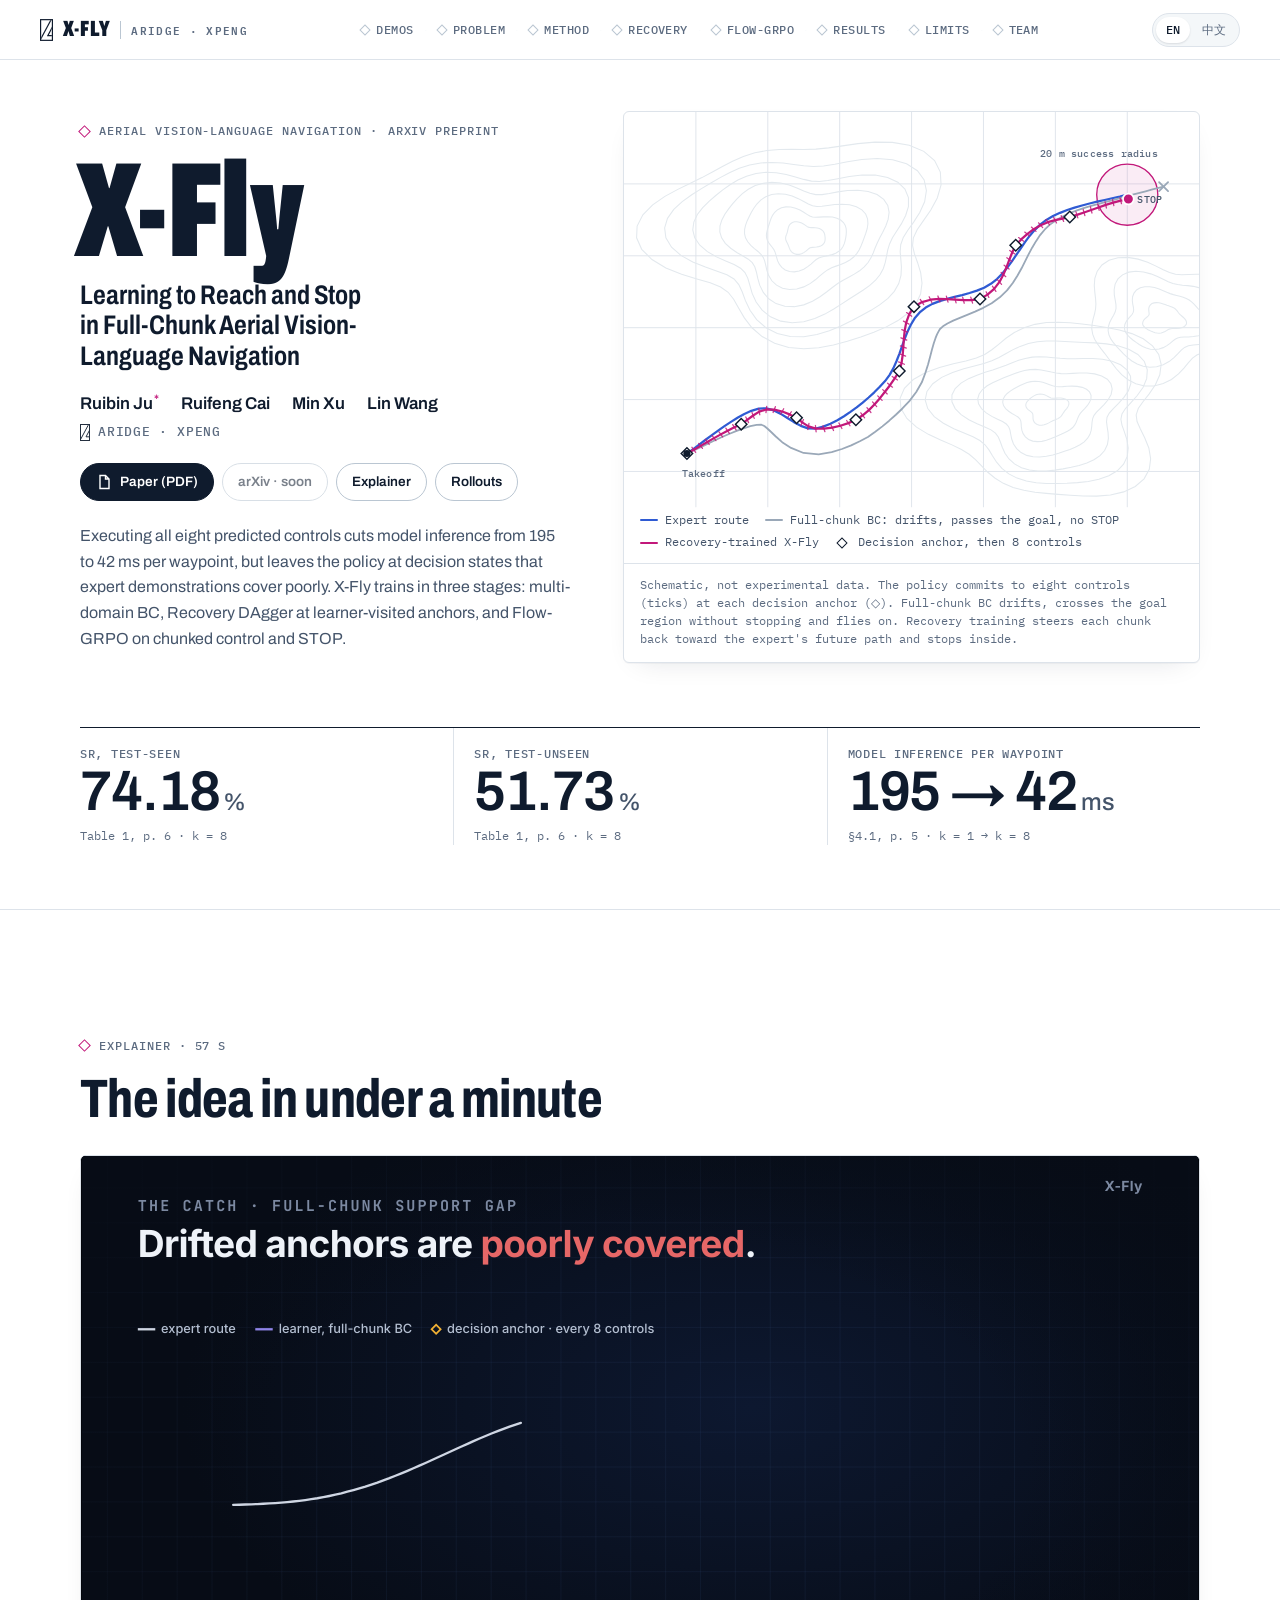
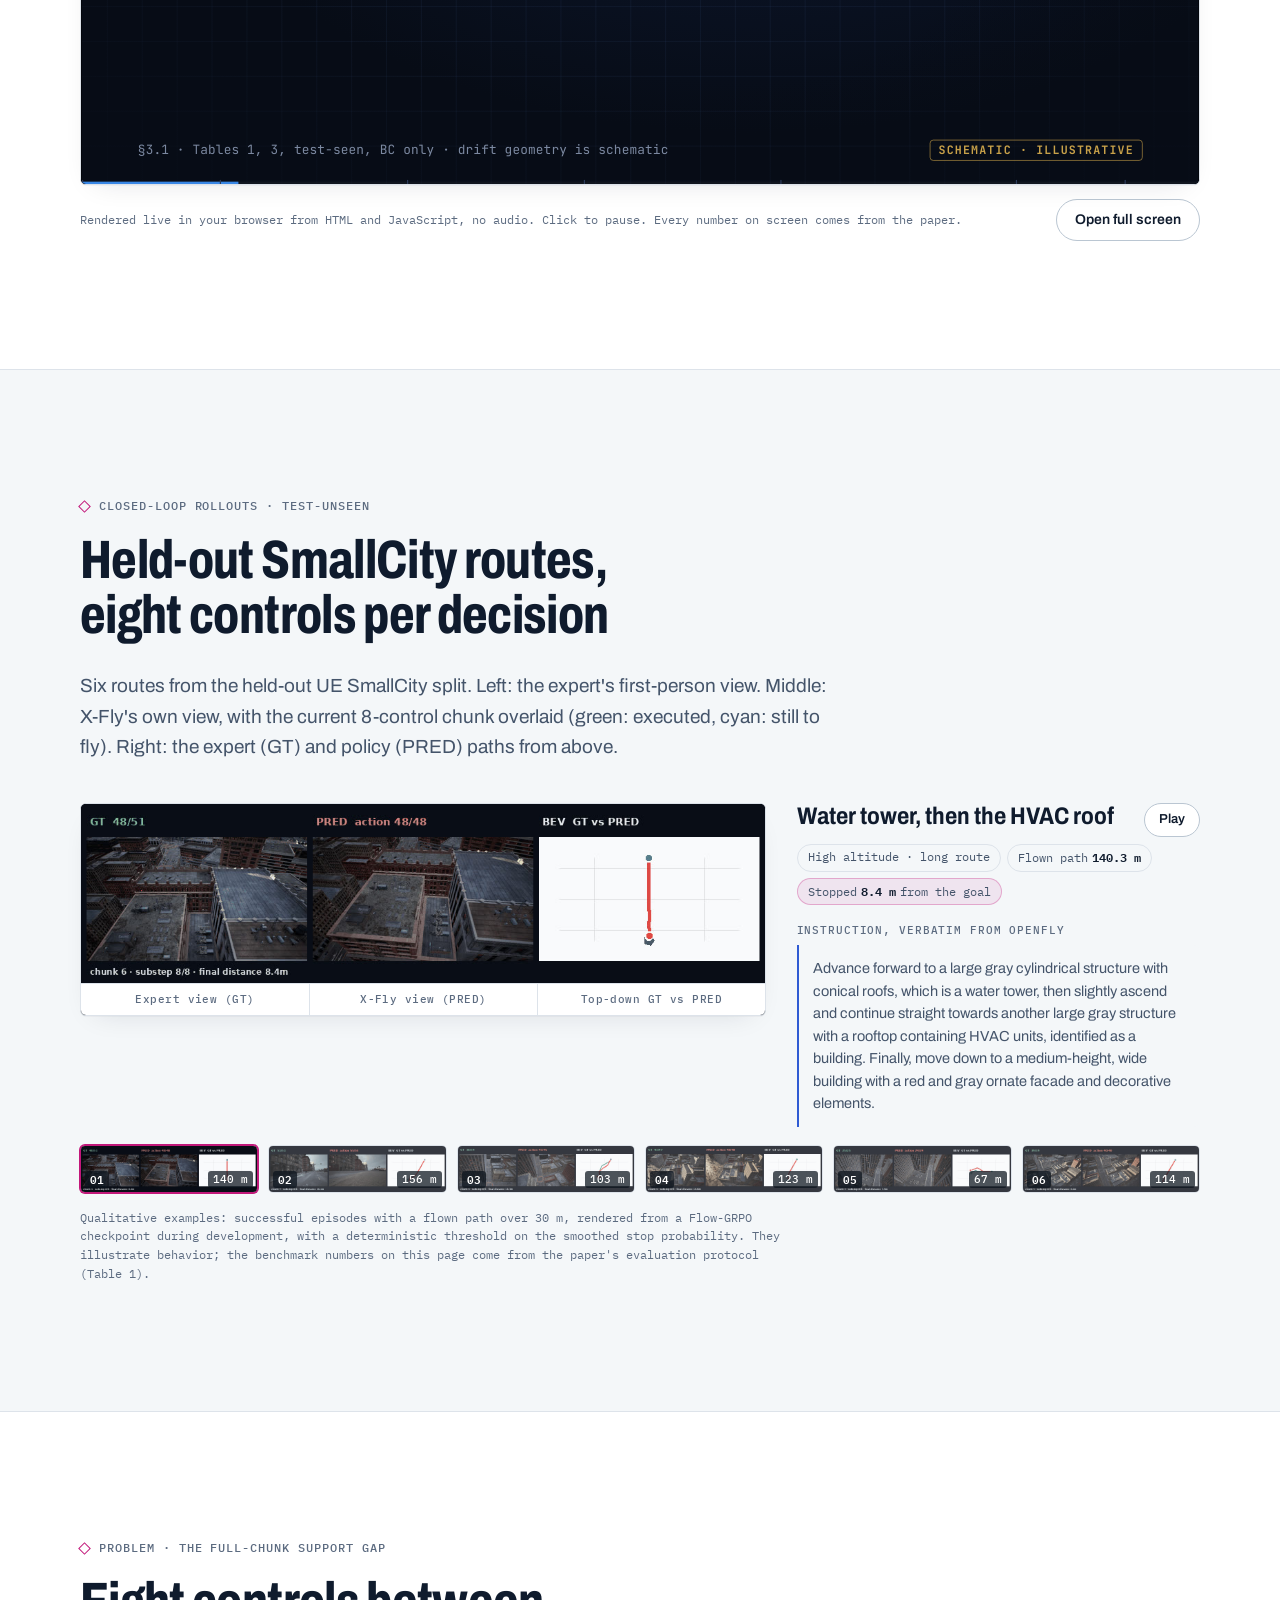
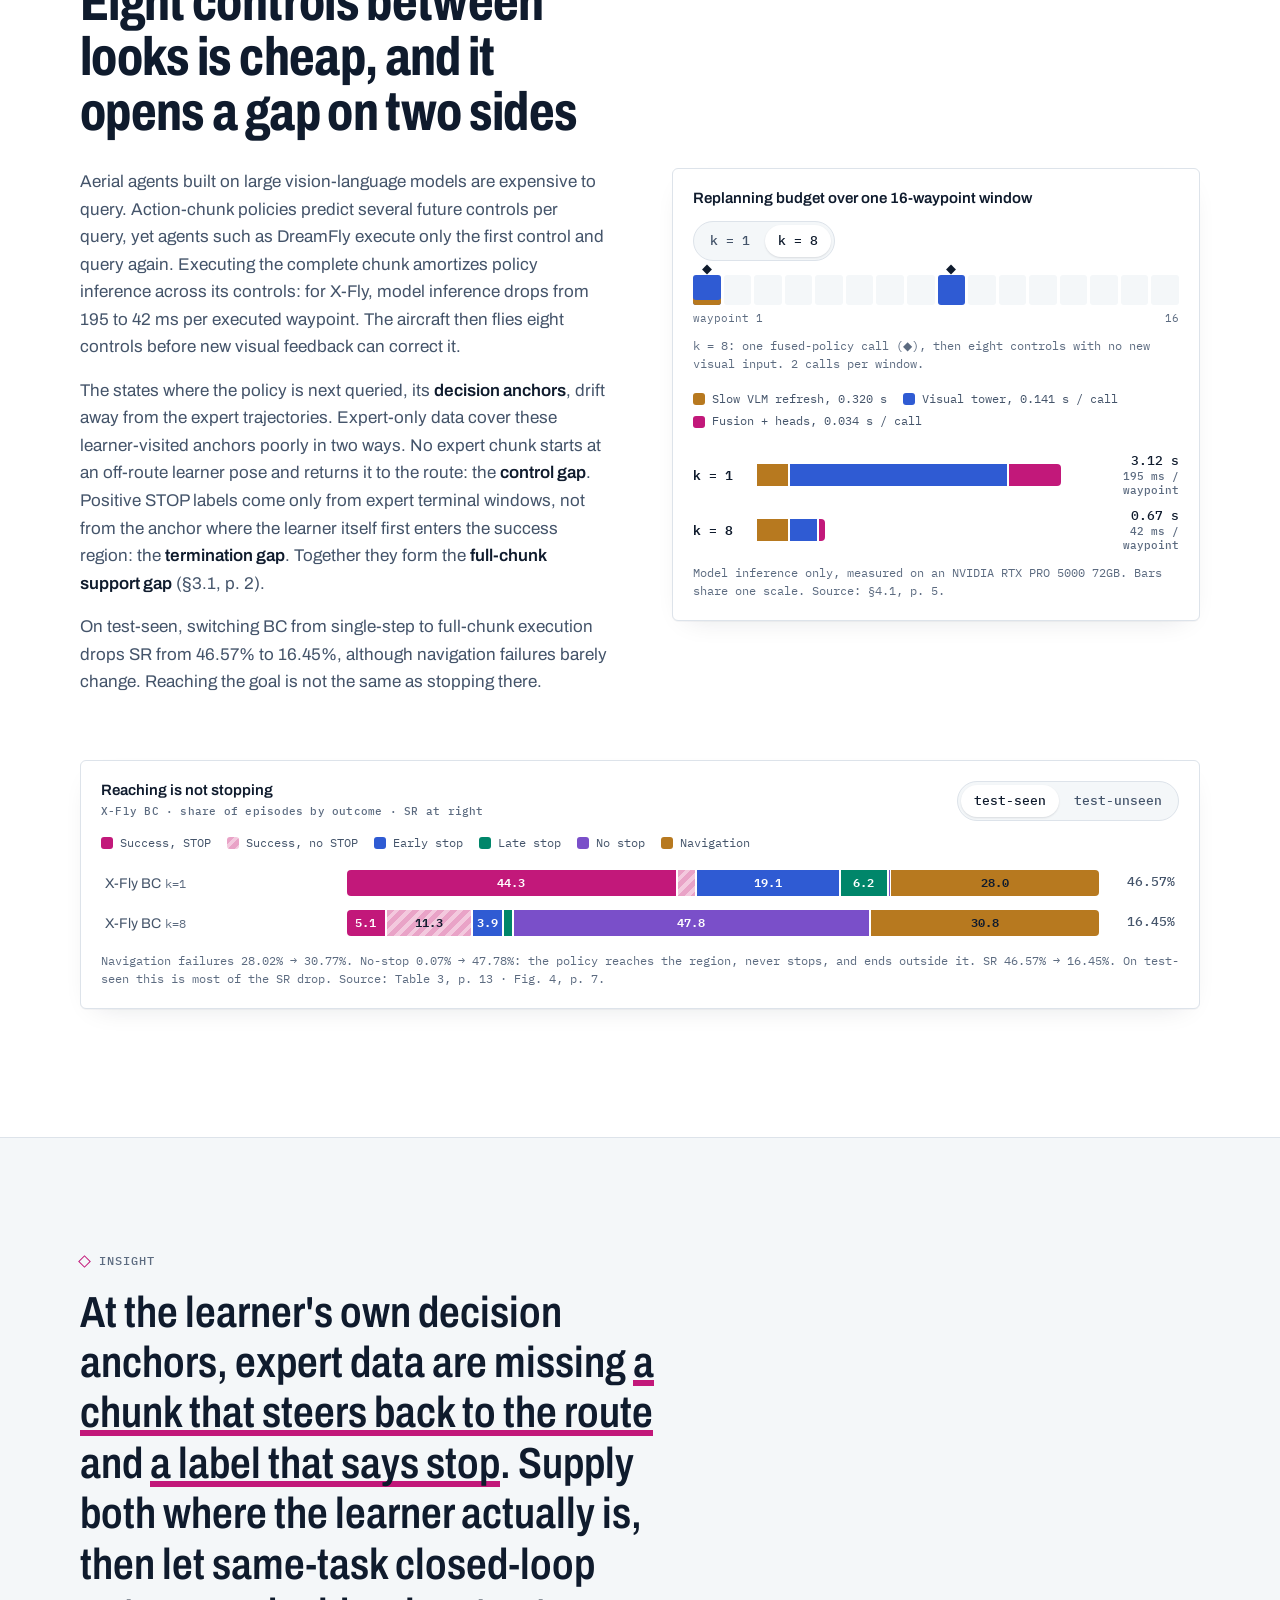
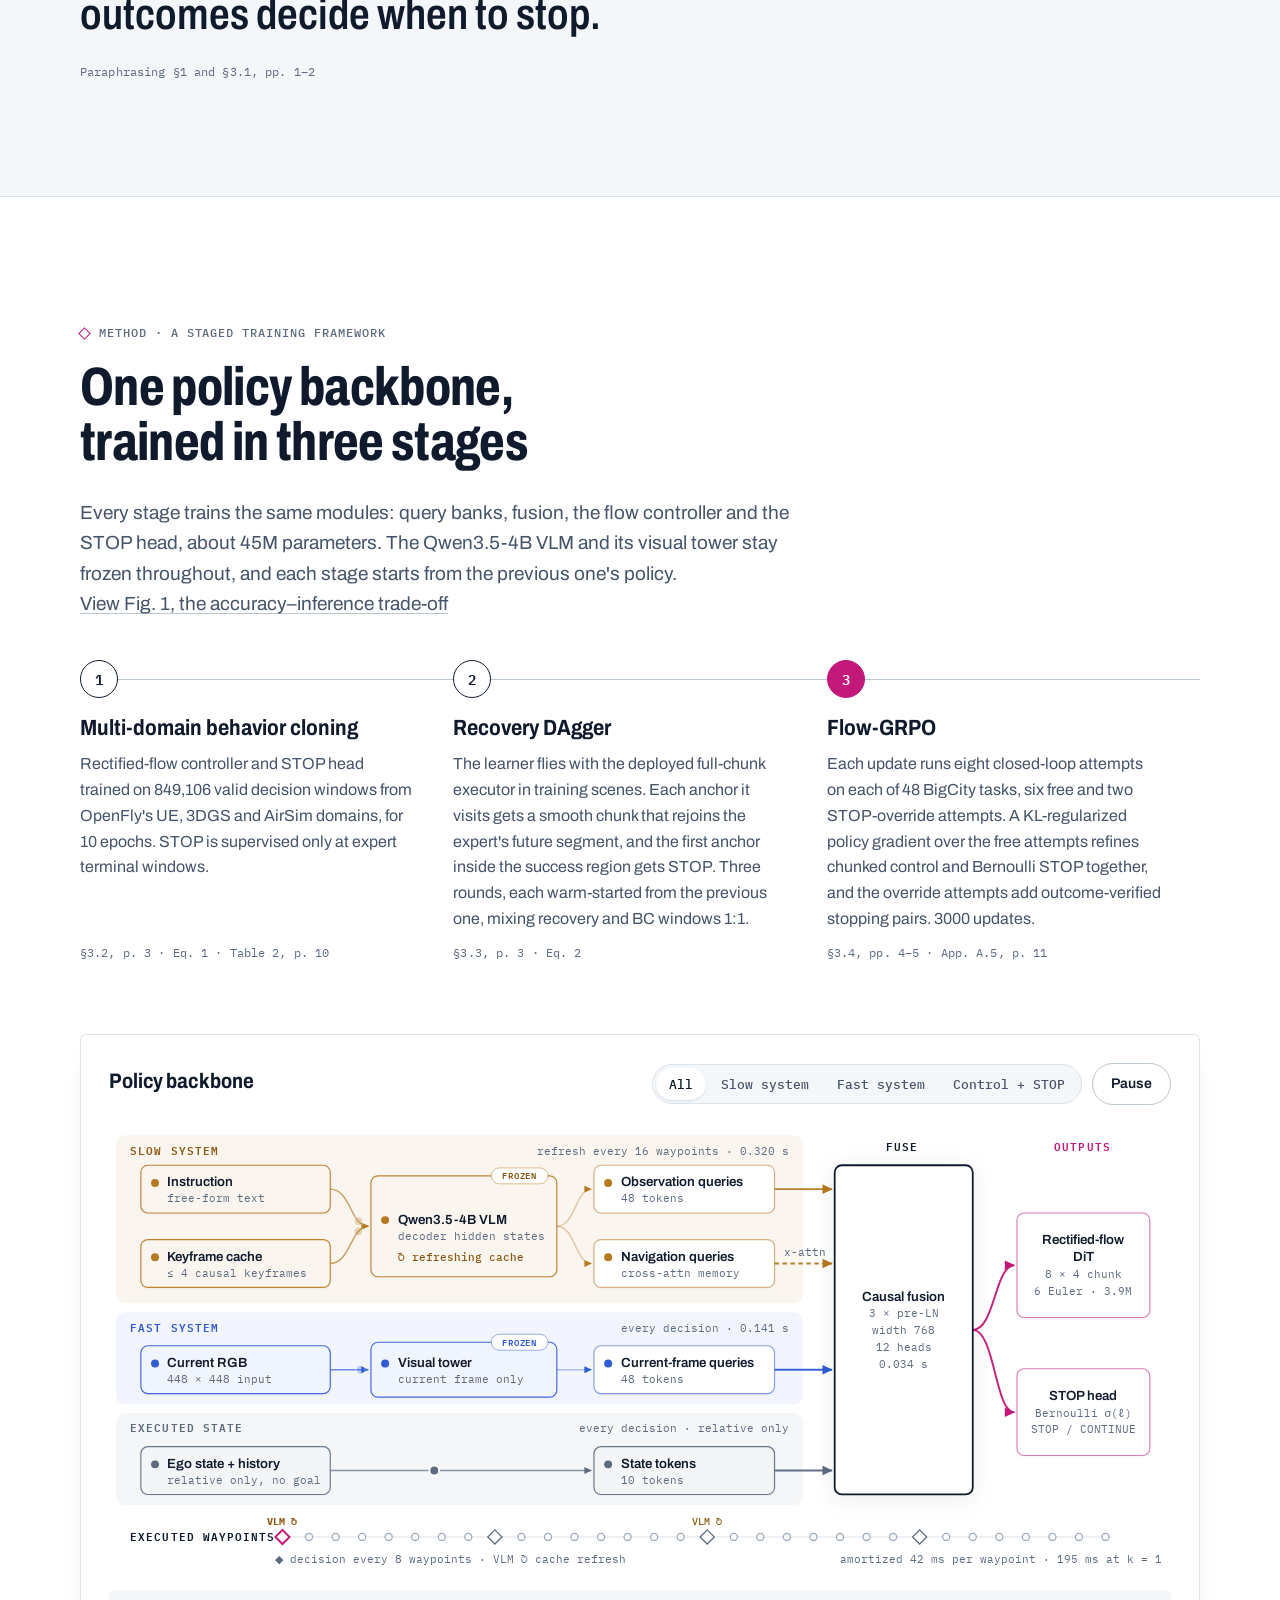
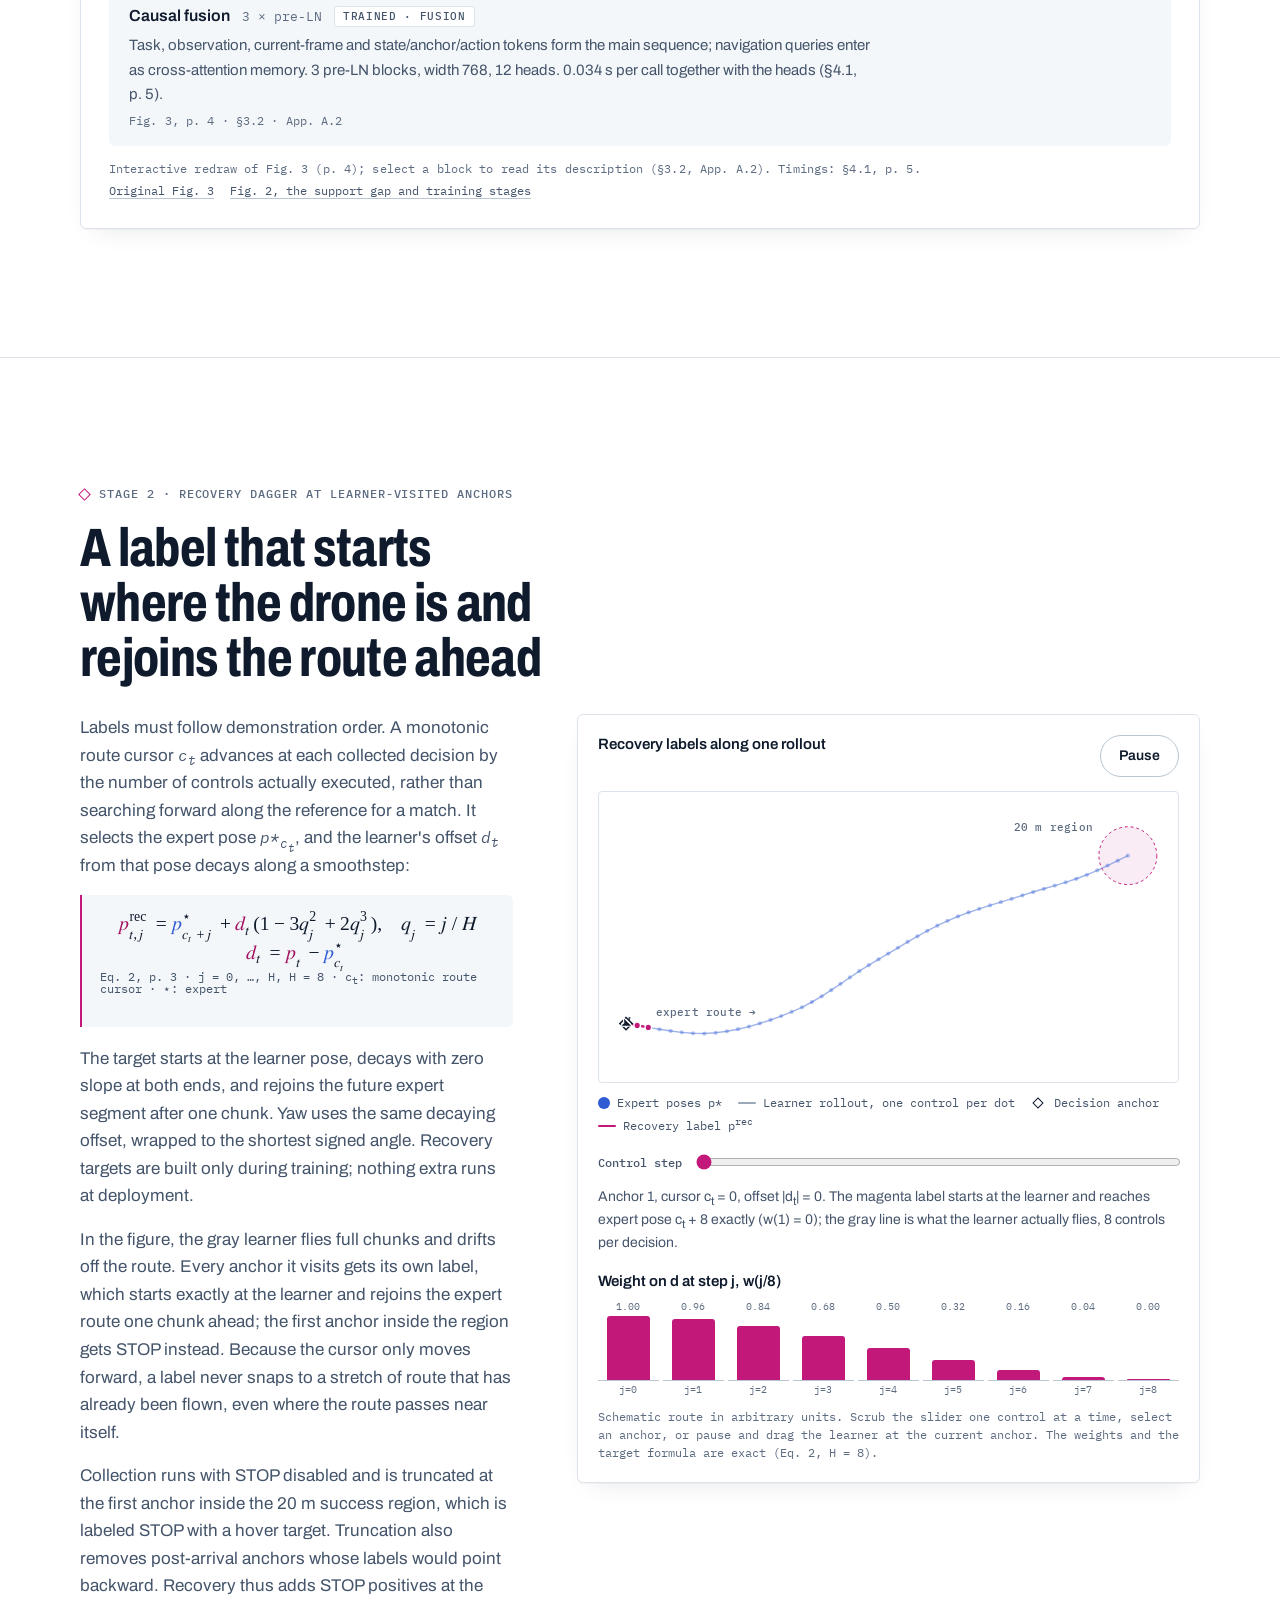
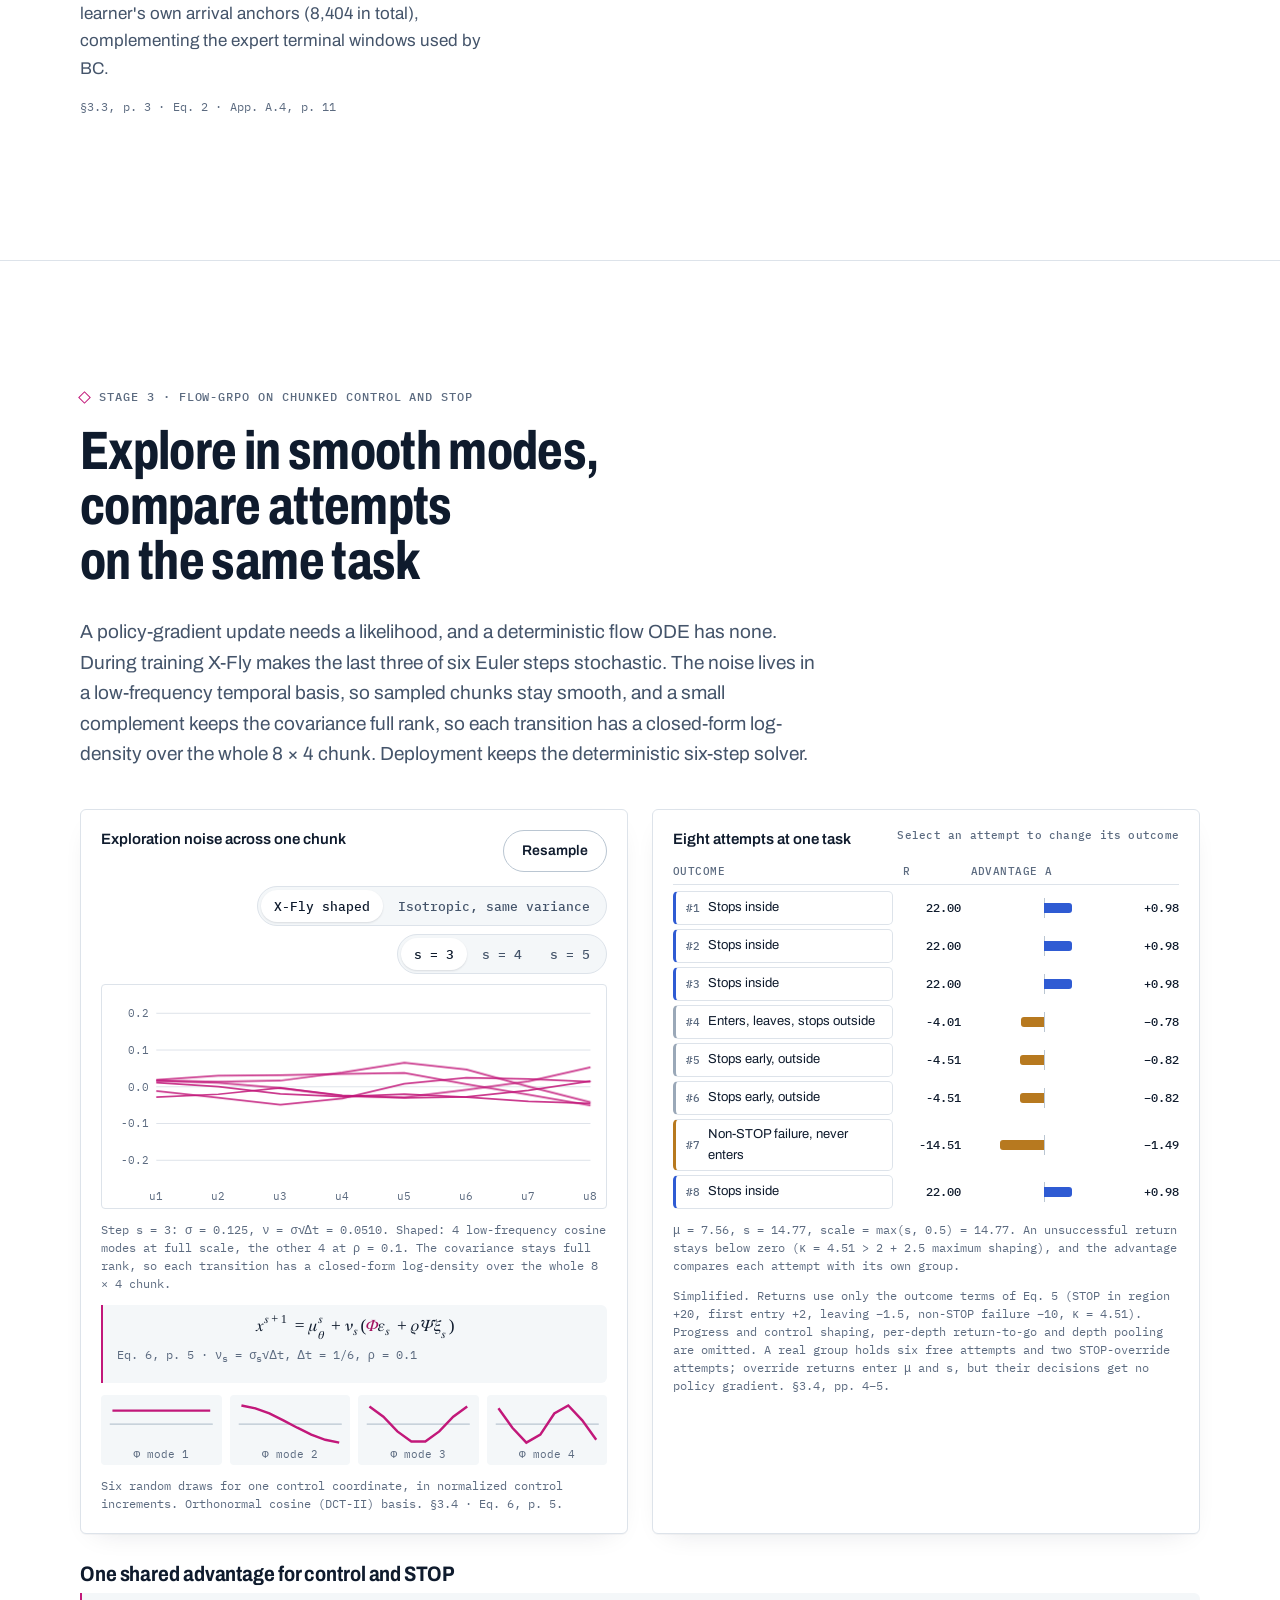
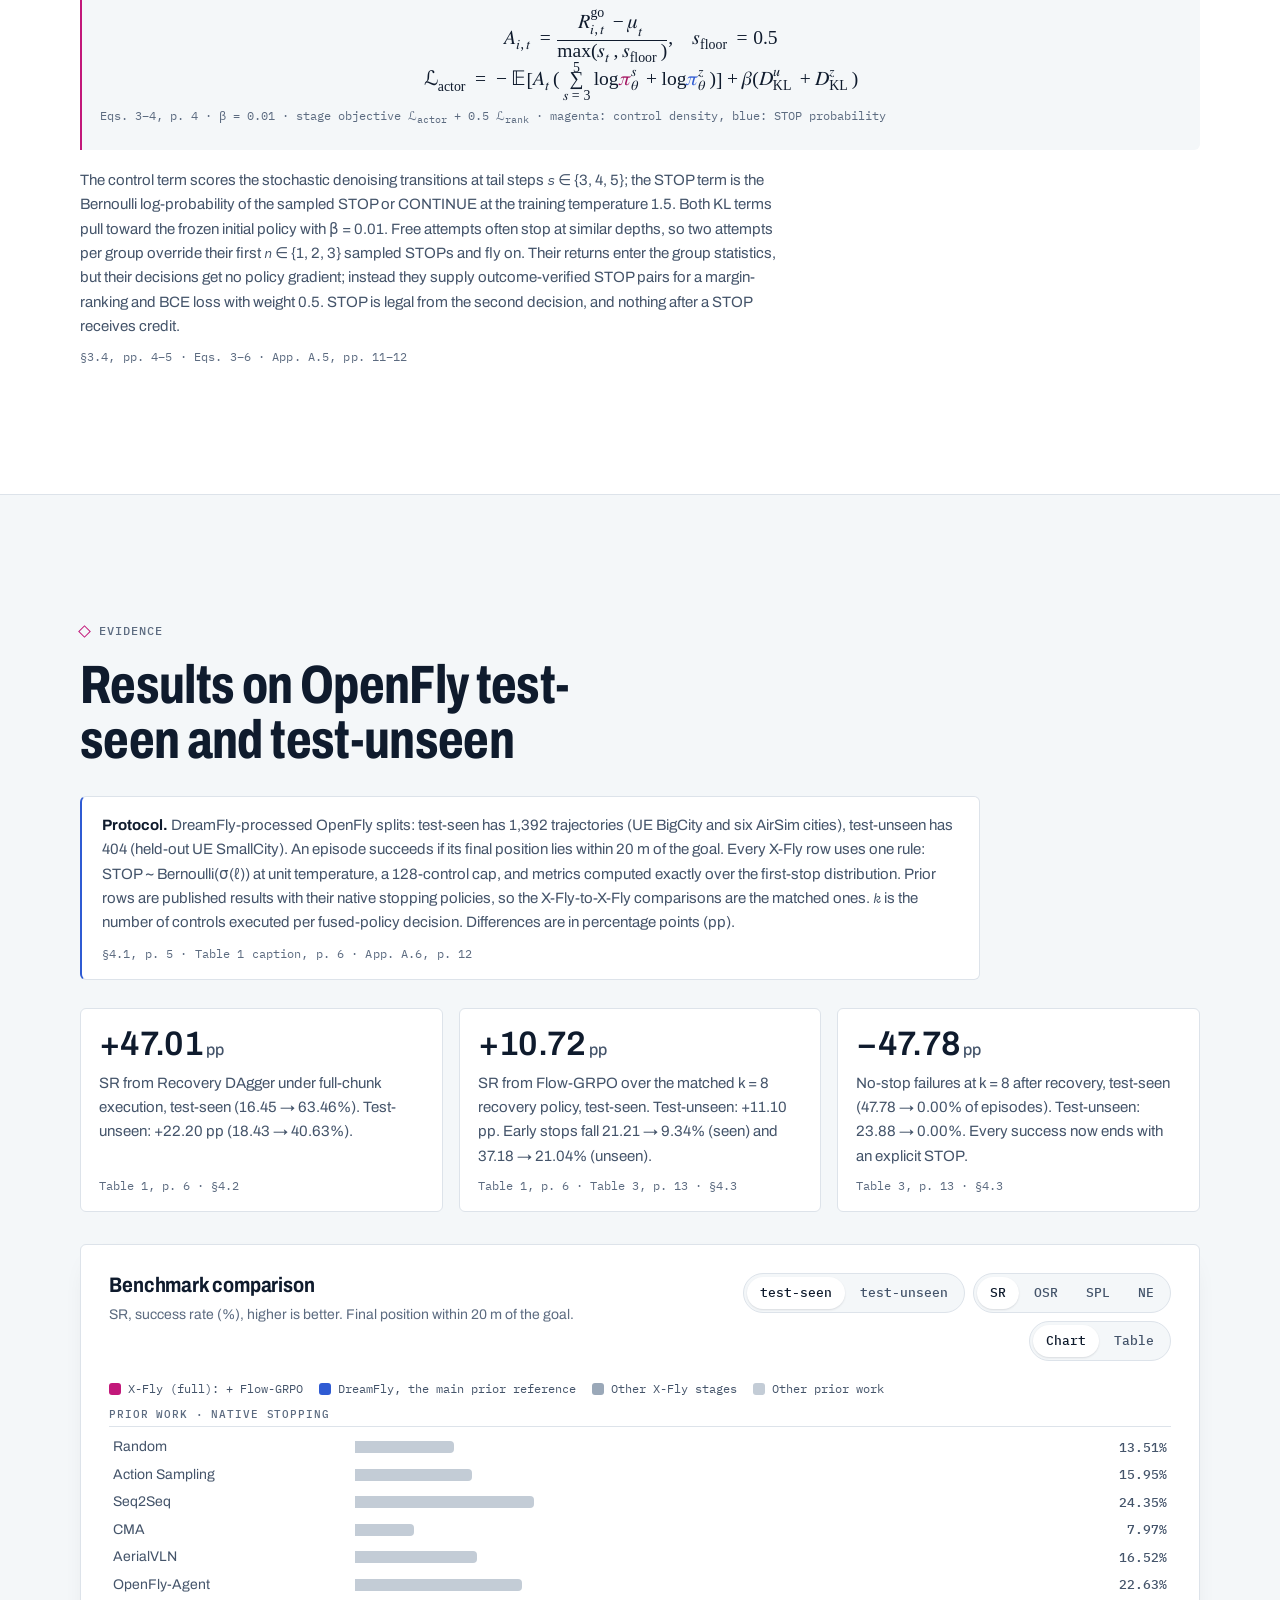
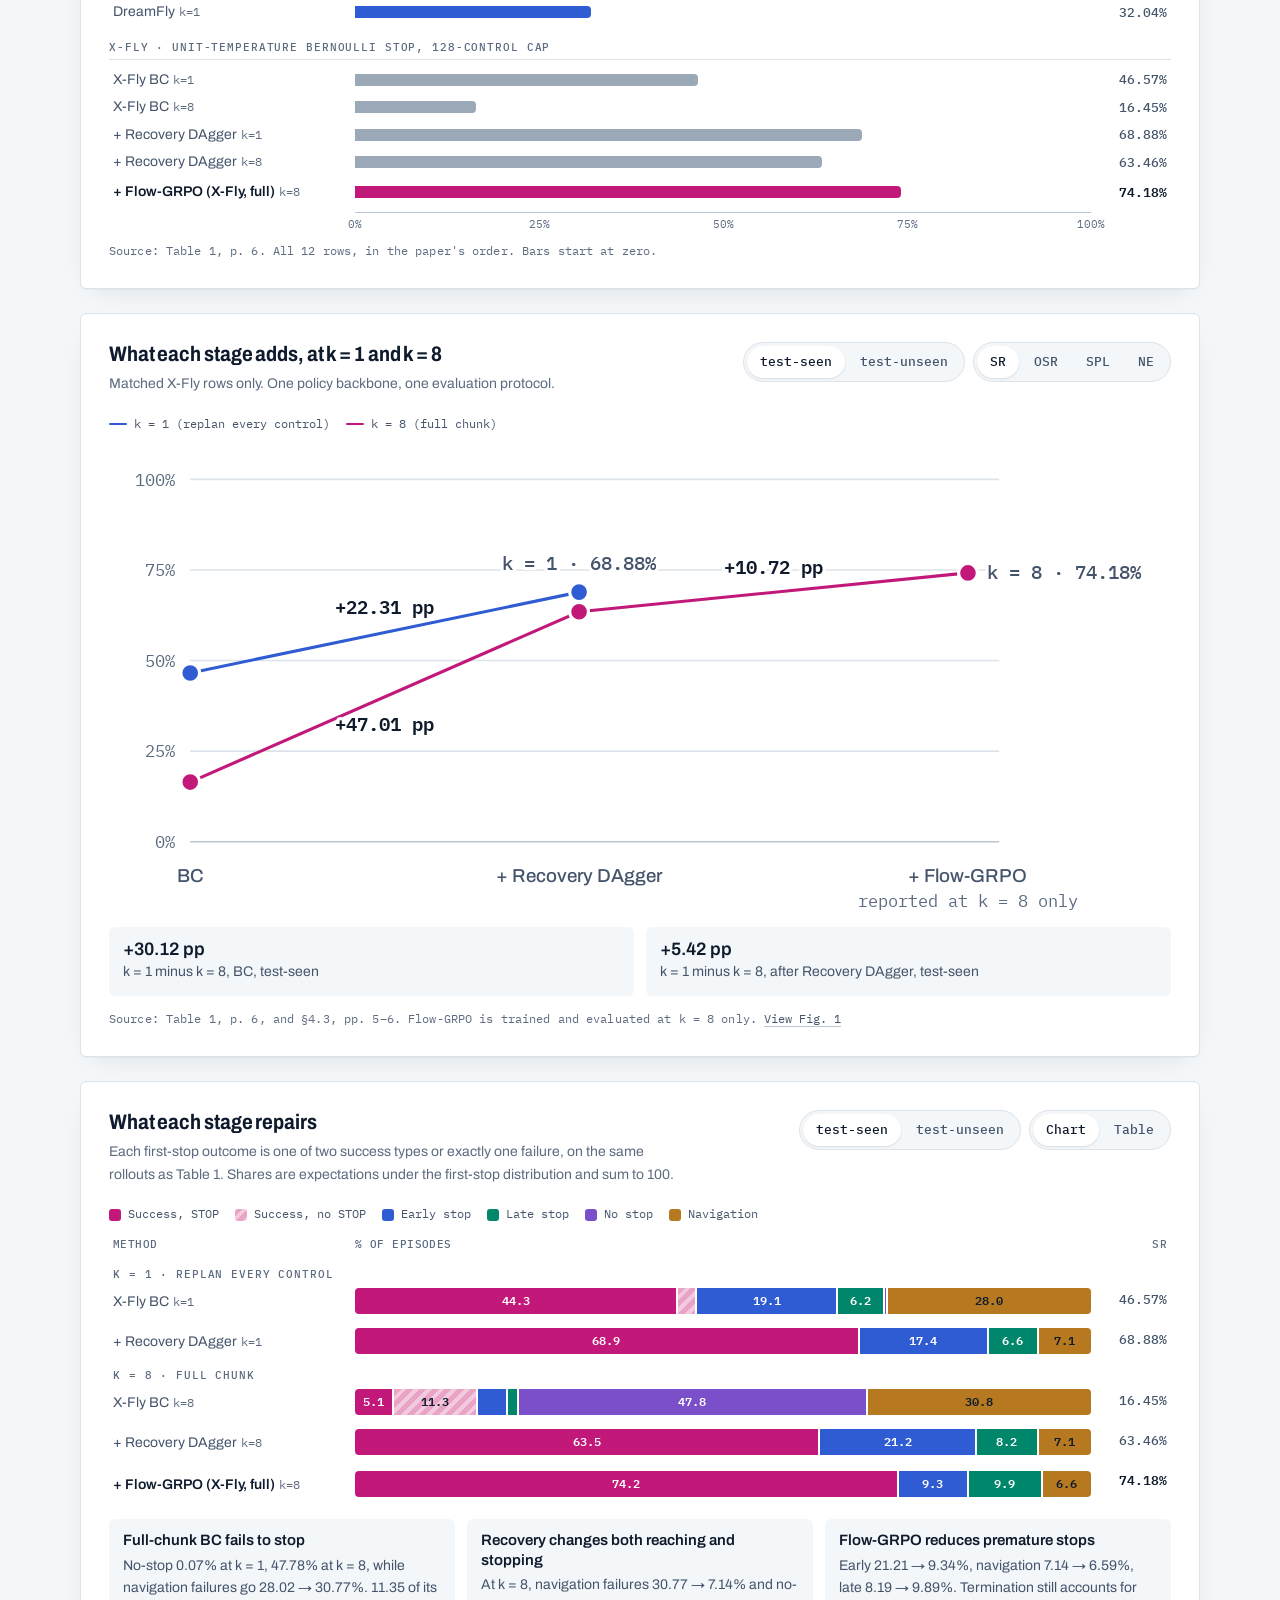
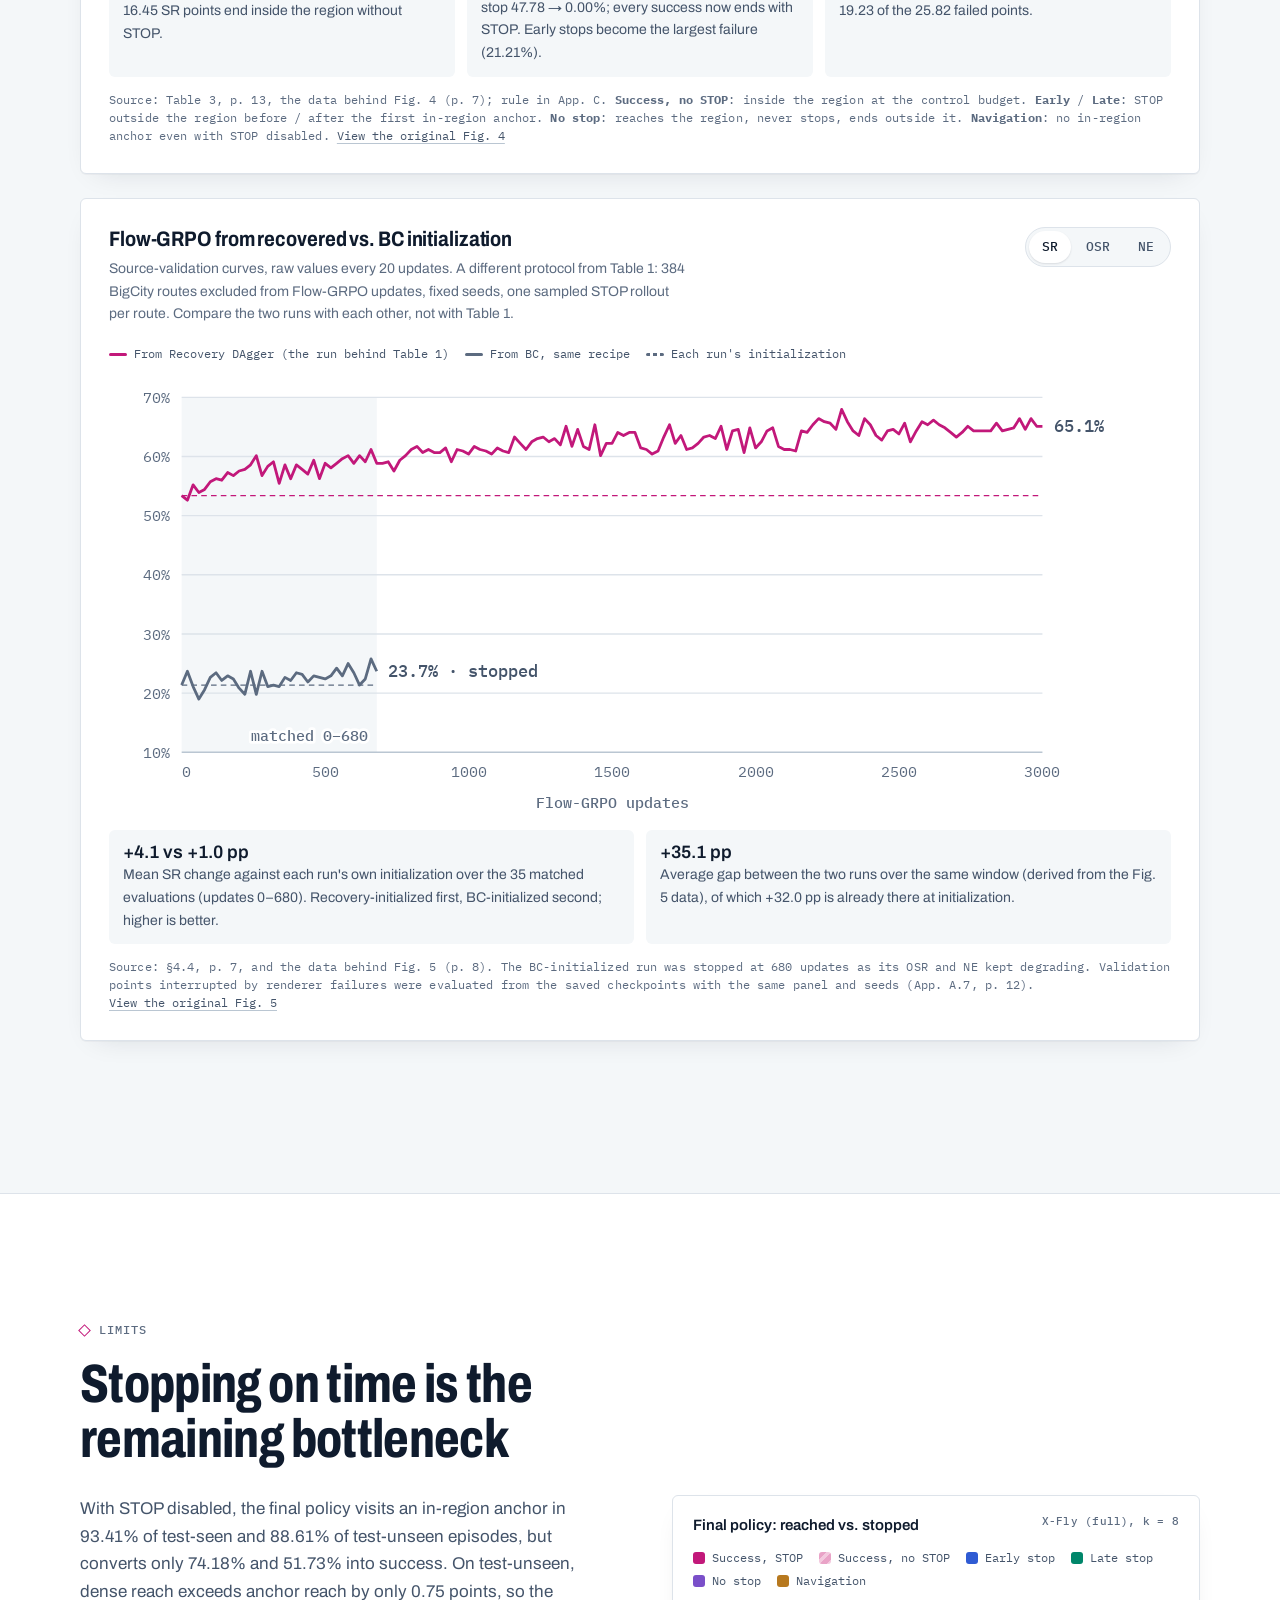
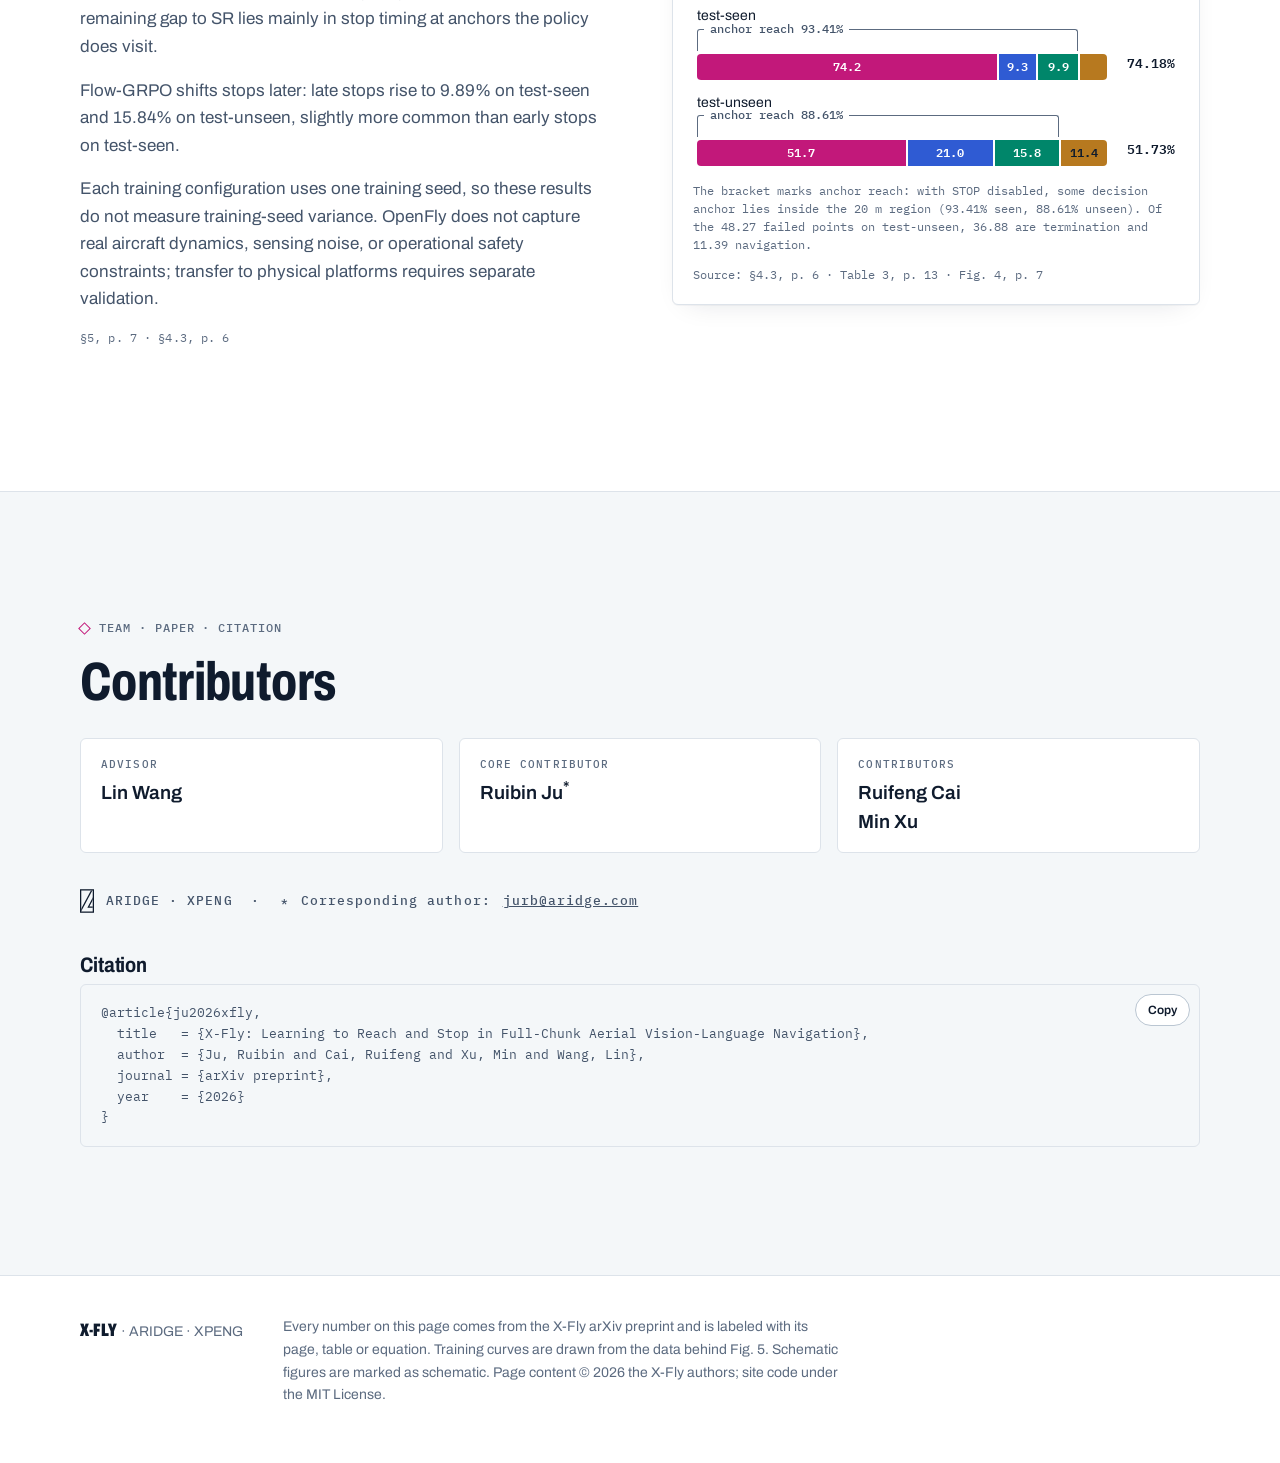
==== commit 784cbd6d: "方法节恢复可交互的策略骨干图并重新设计 按慢系统、快系统、已执行状态三条泳道重绘图 3：脉冲按真实节拍流动（慢系统每 16 个航点刷新一次），底部航点条标出决策与缓存刷新；点击模块在下方显示说明，可按" ====
--- a/index.html
+++ b/index.html
@@ -176,8 +176,9 @@
         <h3 class="h3">Policy backbone</h3>
       </div>
       <div data-mount="arch"></div>
-      <p class="figsrc">Fig. 3 (p.&nbsp;4); block descriptions paraphrase §3.2 and App. A.2. Select the figure to enlarge it.
-        <button class="linkbtn" type="button" data-figure="mechanism_training">View Fig. 2, the support gap and training stages</button></p>
+      <p class="figsrc">Interactive redraw of Fig. 3 (p.&nbsp;4); select a block to read its description (§3.2, App. A.2). Timings: §4.1, p.&nbsp;5.</p>
+      <p class="figsrc figsrc--links"><button class="linkbtn" type="button" data-figure="model_architecture">Original Fig. 3</button>
+        <button class="linkbtn" type="button" data-figure="mechanism_training">Fig. 2, the support gap and training stages</button></p>
     </div>
   </div>
 </section>
--- a/css/tokens.css
+++ b/css/tokens.css
@@ -1,6 +1,6 @@
 /* Design tokens. Palette is drawn from aeronautical sectional charts, set on white:
    navy ink, airway blue for the expert route, and the magenta those charts reserve
-   for flight-relevant boundaries, used here for the learner and the final XFly result.
+   for flight-relevant boundaries, used here for the learner and the final X-Fly result.
    Chart hues validated with the dataviz validator against the white surface. */
 :root {
   --paper: #FFFFFF;
@@ -27,6 +27,7 @@
   --neg: #B7791F;
 
   --magenta-ink: #A3125F;
+  --amber-ink: #8A5A12;
   --tint-learner: rgba(194, 24, 122, 0.08);
   --tint-expert: rgba(47, 91, 211, 0.08);
 
@@ -46,4 +47,5 @@
 :root:lang(zh) {
   --f-display: 'Archivo', 'PingFang SC', 'Hiragino Sans GB', 'Noto Sans SC', 'Microsoft YaHei', sans-serif;
   --f-body: 'Archivo', 'PingFang SC', 'Hiragino Sans GB', 'Noto Sans SC', 'Microsoft YaHei', system-ui, sans-serif;
+  --f-mono: 'IBM Plex Mono', ui-monospace, 'SFMono-Regular', Menlo, 'PingFang SC', 'Noto Sans SC', 'Microsoft YaHei', sans-serif;
 }
--- a/css/sections.css
+++ b/css/sections.css
@@ -217,3 +217,7 @@
   .nav__brand .brand-sep, .nav__brand .brand-org { display: none; }
   .demo__panes span { font-size: 10px; padding: 7px 4px; }
 }
+
+/* zh line breaking: key heading phrases sit in .nw spans; numbers are glued to units in i18n.js. */
+:lang(zh) p { text-wrap: pretty; }
+.nw { white-space: nowrap; }
--- a/css/widgets.css
+++ b/css/widgets.css
@@ -146,3 +146,67 @@
 .lab-svg .pl-stop circle { fill: var(--learner); }
 .lab-step { fill: var(--muted-mark); }
 .lab-drone { fill: var(--ink); stroke: var(--surface); stroke-width: 1.2; }
+
+/* ---- architecture: interactive lanes (arch.js) ---- */
+.archx--slow { --c: var(--amber); --ci: var(--amber-ink); --tint: rgba(183, 121, 31, 0.07); }
+.archx--fast { --c: var(--expert); --tint: rgba(47, 91, 211, 0.06); }
+.archx--motion { --c: var(--ink-3); --tint: rgba(92, 107, 128, 0.06); }
+.archx--fusion { --c: var(--ink); --tint: rgba(15, 27, 45, 0.04); }
+.archx--head { --c: var(--learner); --tint: rgba(194, 24, 122, 0.06); }
+.arch__head .archx__ctl { display: flex; flex-wrap: wrap; gap: 10px; align-items: center; }
+.archx__svg { display: block; width: 100%; height: auto; overflow: visible; }
+.archx-lane, .archx-node, .archx-edge { transition: opacity .25s; }
+.archx-band { fill: var(--tint); stroke: none; }
+.archx-lt { font: 600 12px var(--f-mono); letter-spacing: 0.1em; fill: var(--ci, var(--c)); }
+.archx-lr { font: 400 12.5px var(--f-mono); fill: var(--ink-3); }
+.archx-node { cursor: pointer; outline: none; }
+.archx-box { fill: var(--surface); stroke: var(--c); stroke-opacity: .55; stroke-width: 1.3; transition: stroke-opacity .2s, stroke-width .2s, fill .25s; filter: drop-shadow(0 1px 1.5px rgba(15, 27, 45, 0.06)); }
+.archx-hatchfill { fill: url(#archx-hatch); pointer-events: none; }
+.archx-hatch { stroke: var(--c); stroke-opacity: .10; stroke-width: 2.4; }
+.archx-dot { fill: var(--c); }
+.archx-node .arch-t { font: 600 15px var(--f-body); fill: var(--ink); pointer-events: none; }
+.archx-node .arch-s { font: 400 12.5px var(--f-mono); fill: var(--ink-3); pointer-events: none; }
+.archx-pill { fill: var(--surface); stroke: var(--c); stroke-opacity: .55; }
+.archx-pillt { font: 600 10.5px var(--f-mono); letter-spacing: .08em; fill: var(--ci, var(--c)); pointer-events: none; }
+.archx-status { font: 500 12px var(--f-mono); fill: var(--ink-3); pointer-events: none; }
+.archx-status.is-refresh { fill: var(--amber-ink); }
+.archx-node:hover .archx-box, .archx-node:focus-visible .archx-box { stroke-opacity: 1; stroke-width: 2; }
+.archx-node:focus-visible .archx-box { stroke: var(--ink); }
+.archx-node.is-hot .archx-box { fill: color-mix(in srgb, var(--c) 7%, var(--surface)); stroke-opacity: .9; }
+.archx-node.is-selected .archx-box { stroke-opacity: 1; stroke-width: 2; filter: drop-shadow(0 4px 12px rgba(15, 23, 42, 0.08)); }
+.archx-edge { fill: none; stroke: var(--c); stroke-opacity: .38; stroke-width: 1.6; }
+.archx-edge--mem { stroke-dasharray: 5 4; }
+.archx-edge.is-active { stroke-opacity: .7; }
+.archx-edge.is-linked { stroke-opacity: .95; stroke-width: 2.2; }
+.archx-ah { fill: var(--c); }
+.archx-pulse { fill: var(--c); stroke: var(--surface); stroke-width: 2; pointer-events: none; opacity: 0; }
+.archx-note { font: 400 12px var(--f-mono); fill: var(--ink-3); }
+.archx-axis { stroke: var(--rule); stroke-width: 1.2; }
+.archx-wp { fill: var(--surface); stroke: var(--muted-mark); stroke-width: 1.4; transition: fill .15s, stroke .15s; }
+.archx-wp.is-done { fill: var(--learner); stroke: var(--learner); }
+.archx-dia { fill: var(--surface); stroke: var(--ink-3); stroke-width: 1.4; }
+.archx-dia.is-done { fill: var(--ink); stroke: var(--ink); }
+.archx-dia.is-now { stroke: var(--learner); stroke-width: 2.2; }
+.archx-ref { font: 500 11.5px var(--f-mono); fill: var(--amber-ink); }
+.archx-ref.is-now { font-weight: 700; }
+/* Dimmed context keeps readable text; only strokes, fills and connectors fade. */
+.archx-node.is-dim .archx-box { stroke-opacity: .18; fill: var(--surface); filter: none; }
+.archx-node.is-dim .archx-dot, .archx-node.is-dim .archx-pill, .archx-node.is-dim .archx-hatchfill { opacity: .3; }
+.archx-node.is-dim .arch-t, .archx-node.is-dim .arch-s, .archx-node.is-dim .archx-status, .archx-node.is-dim .archx-pillt { fill: var(--ink-3); }
+.archx-lane.is-dim .archx-band { opacity: .35; }
+.archx-lane.is-dim .archx-lt { fill: var(--ink-3); }
+.archx-edge.is-dim { opacity: .15; }
+.archx__info { margin-top: 16px; padding: 16px 20px; border-radius: var(--radius); background: var(--band); }
+.archx__ih { display: flex; flex-wrap: wrap; align-items: baseline; gap: 4px 12px; margin-bottom: 6px; }
+.archx__info h4 { font: 600 16px/1.3 var(--f-body); margin: 0; }
+.archx__sub { font: 400 12.5px var(--f-mono); color: var(--ink-3); }
+.archx__info .tag { align-self: center; font: 500 11px/1 var(--f-mono); text-transform: uppercase; letter-spacing: 0.06em; padding: 4px 8px; border-radius: 3px; background: var(--surface); color: var(--ink-2); border: 1px solid var(--rule); }
+.archx__info p { margin: 0 0 6px; font-size: 15px; color: var(--ink-2); max-width: 84ch; }
+.archx__info .stage__src { margin: 0; font-size: 12px; color: var(--ink-3); }
+.archx__cards { display: none; }
+@media (max-width: 960px) {
+  .archx, .arch__head .archx__ctl { display: none; }
+  .archx__cards { display: grid; gap: 22px; }
+}
+
+.figsrc--links { display: flex; flex-wrap: wrap; gap: 6px 16px; margin-top: 4px; }
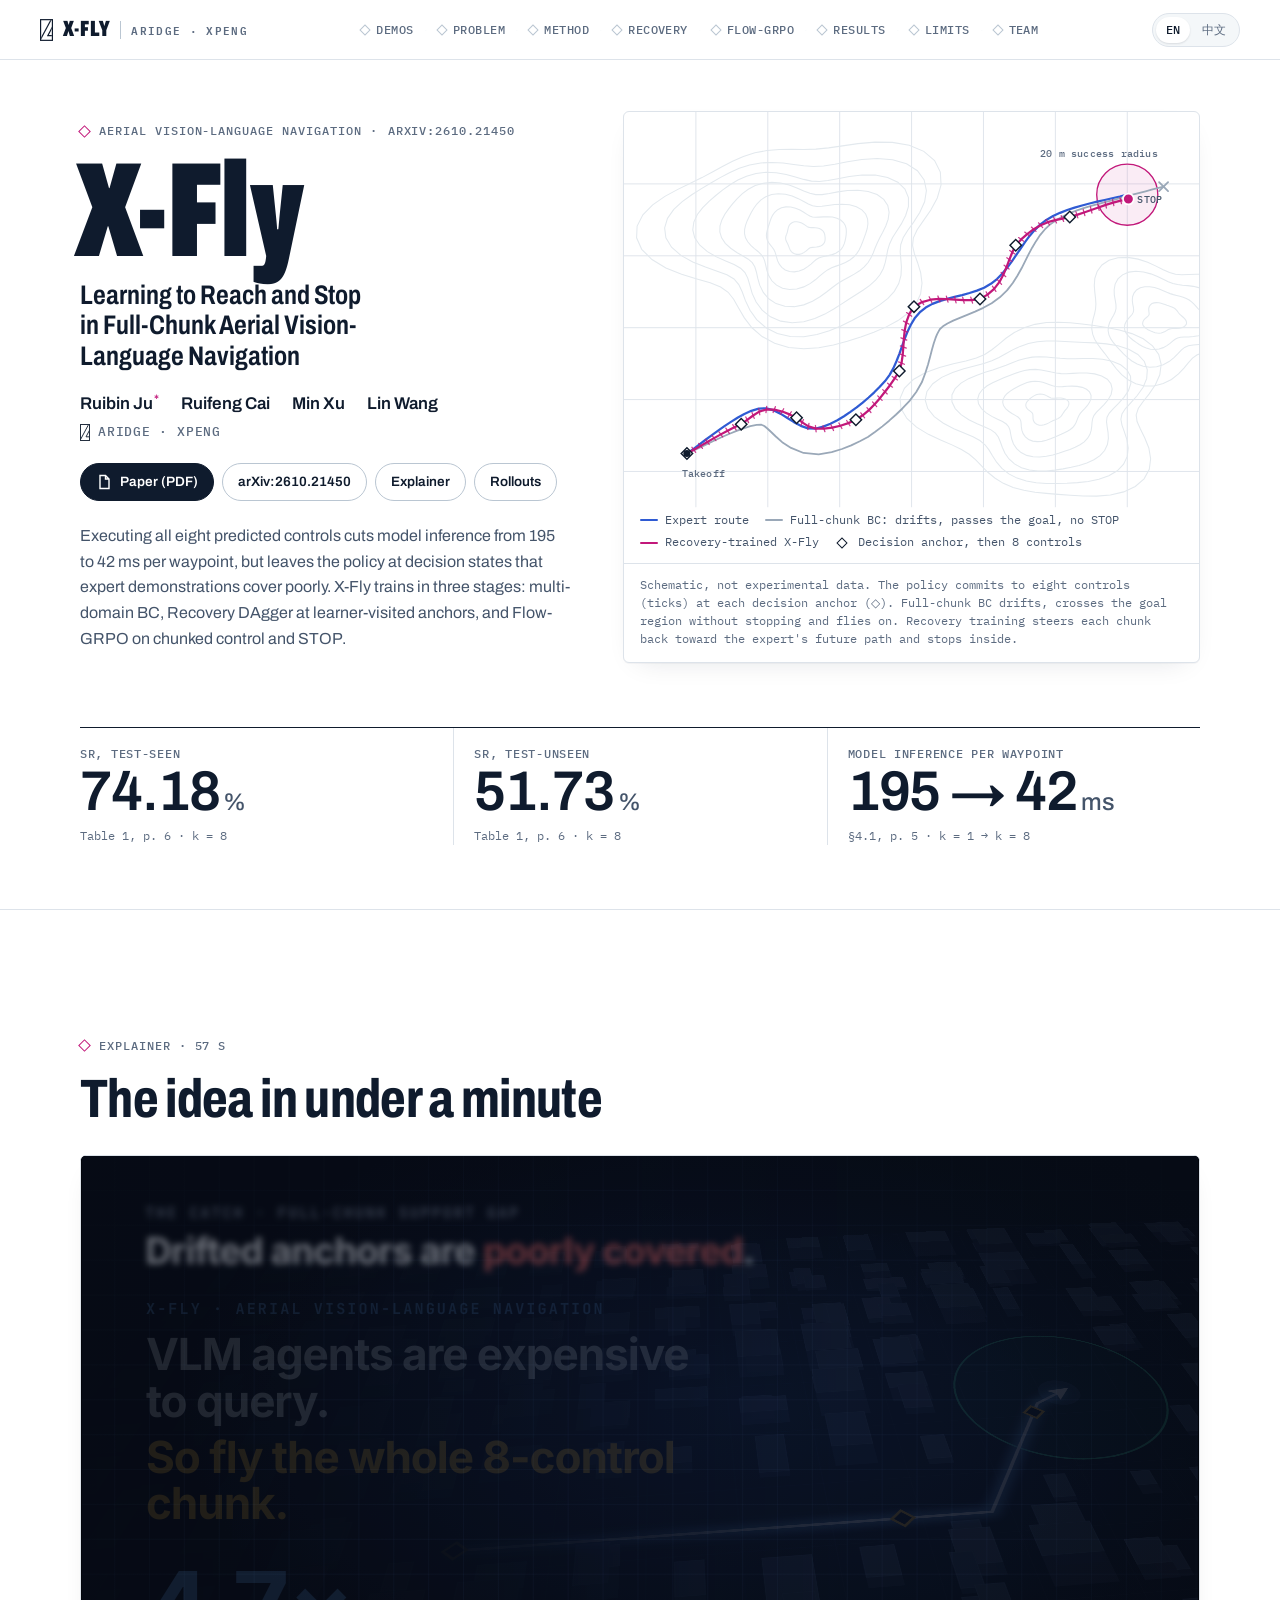
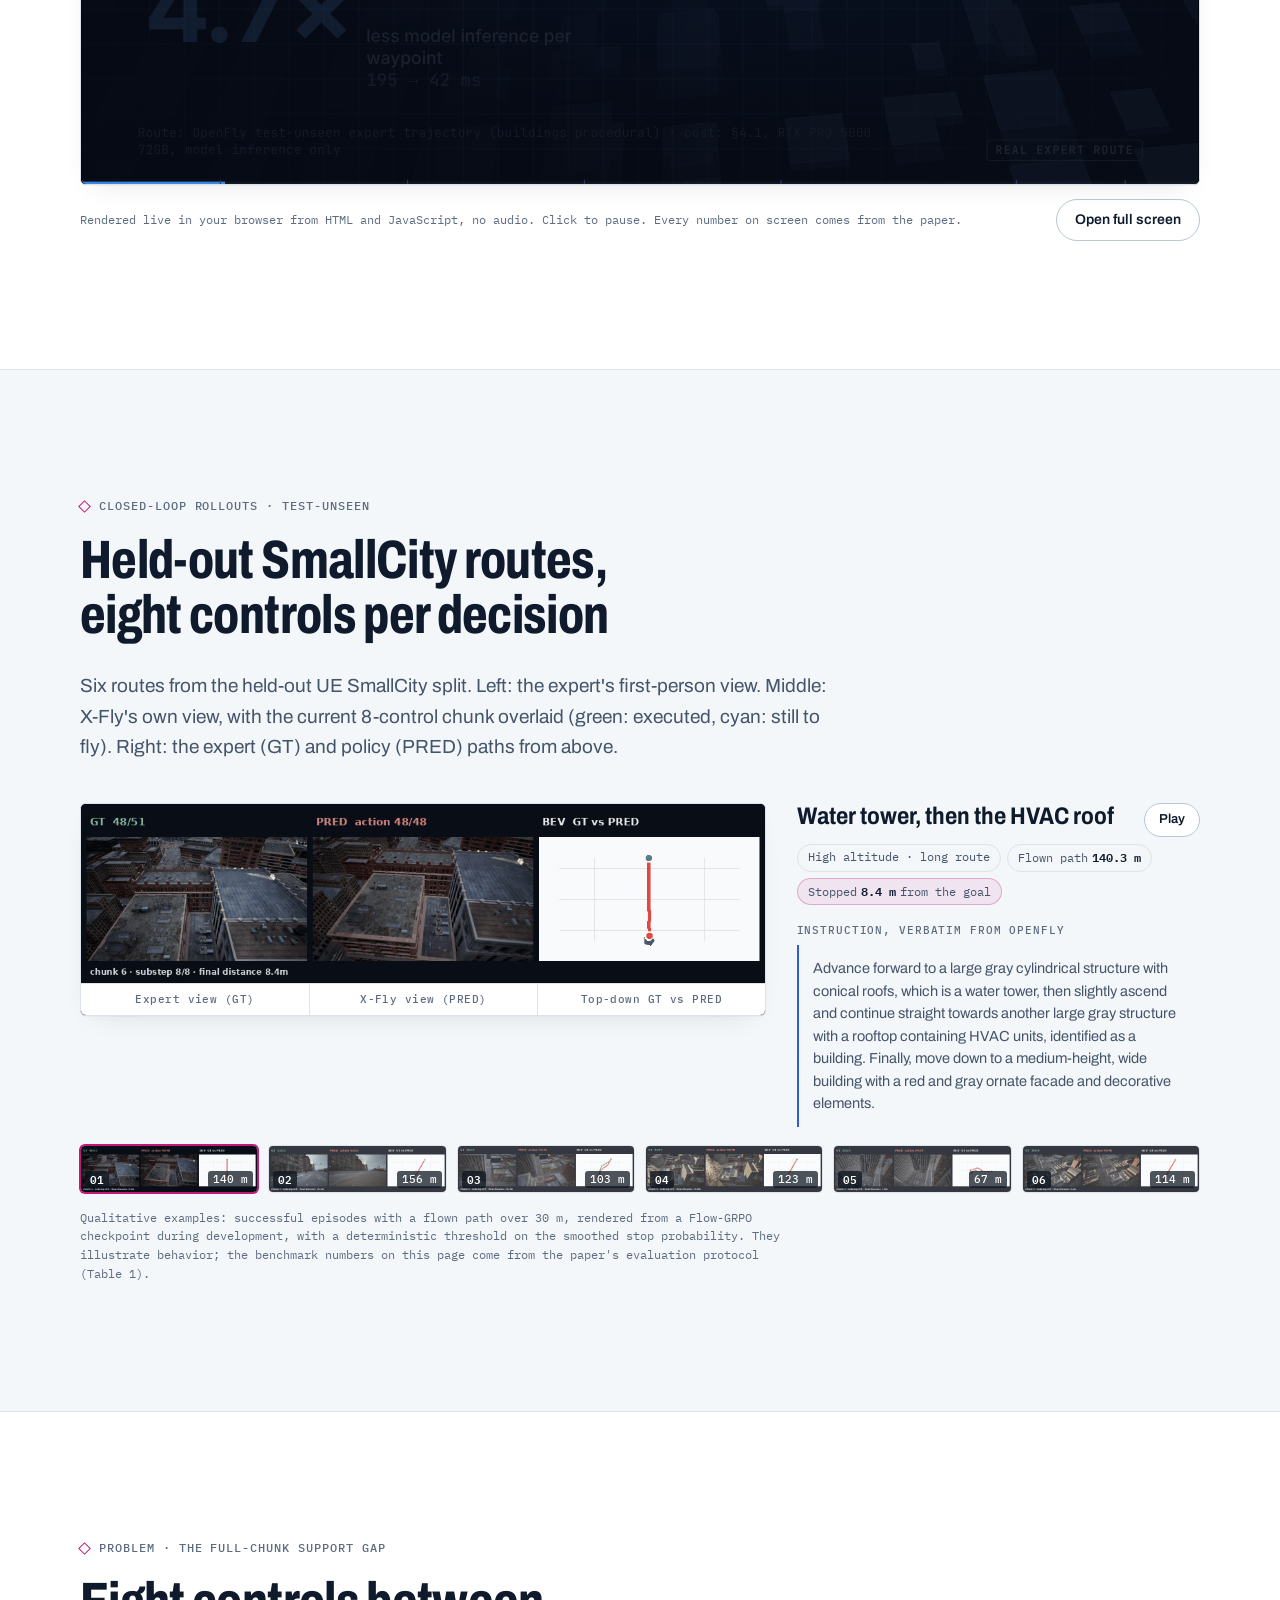
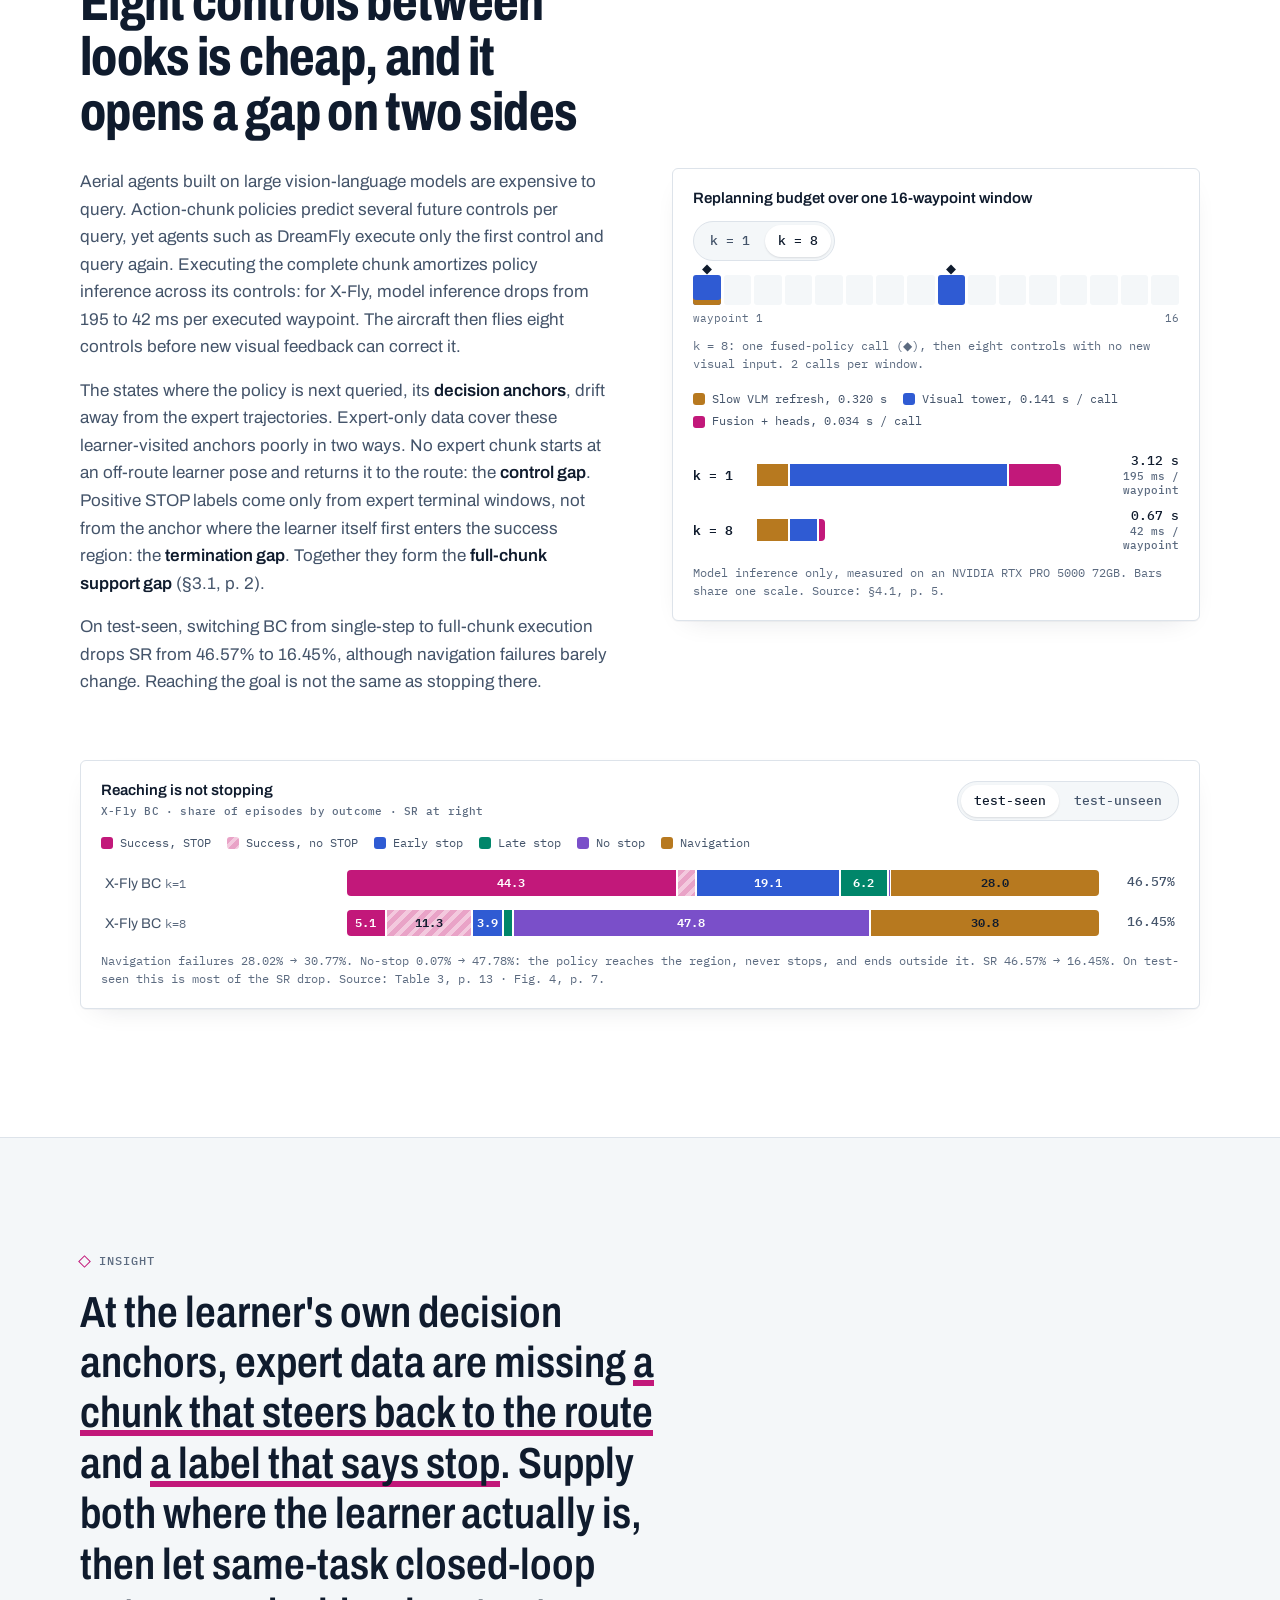
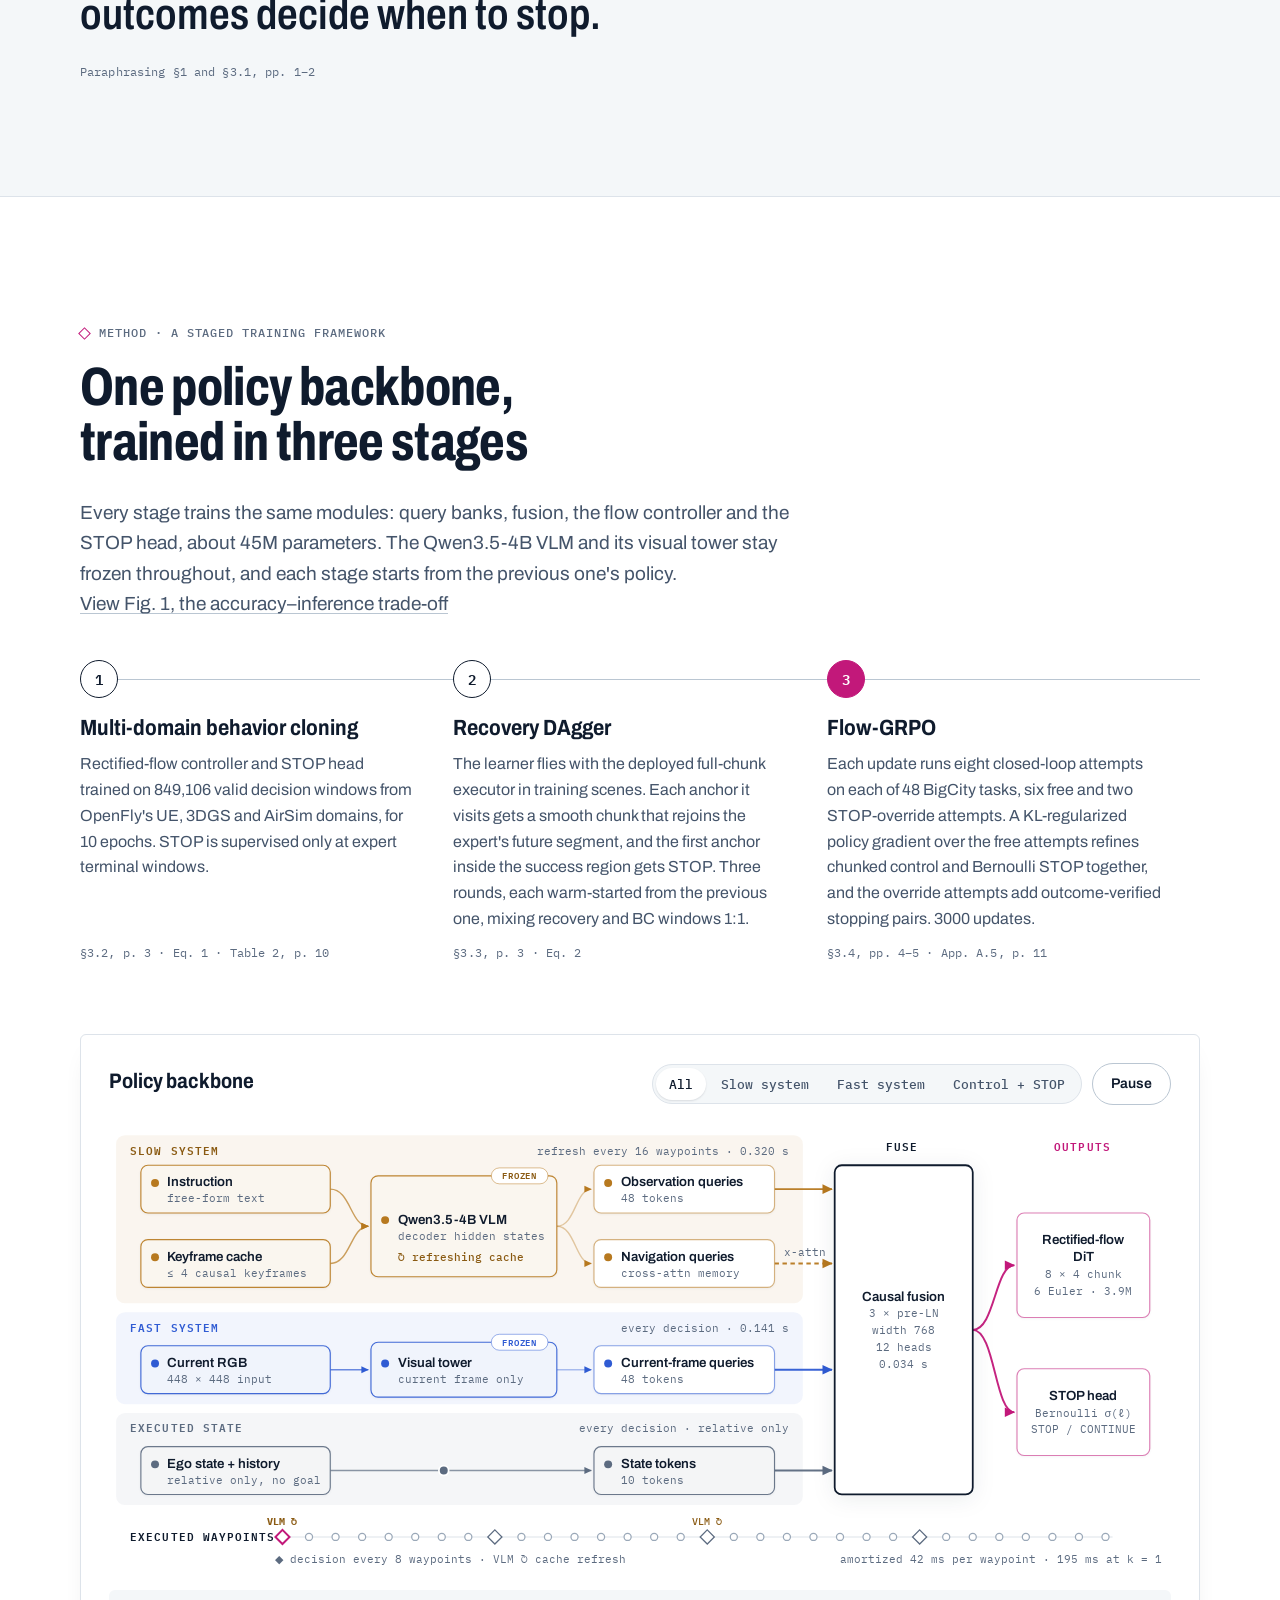
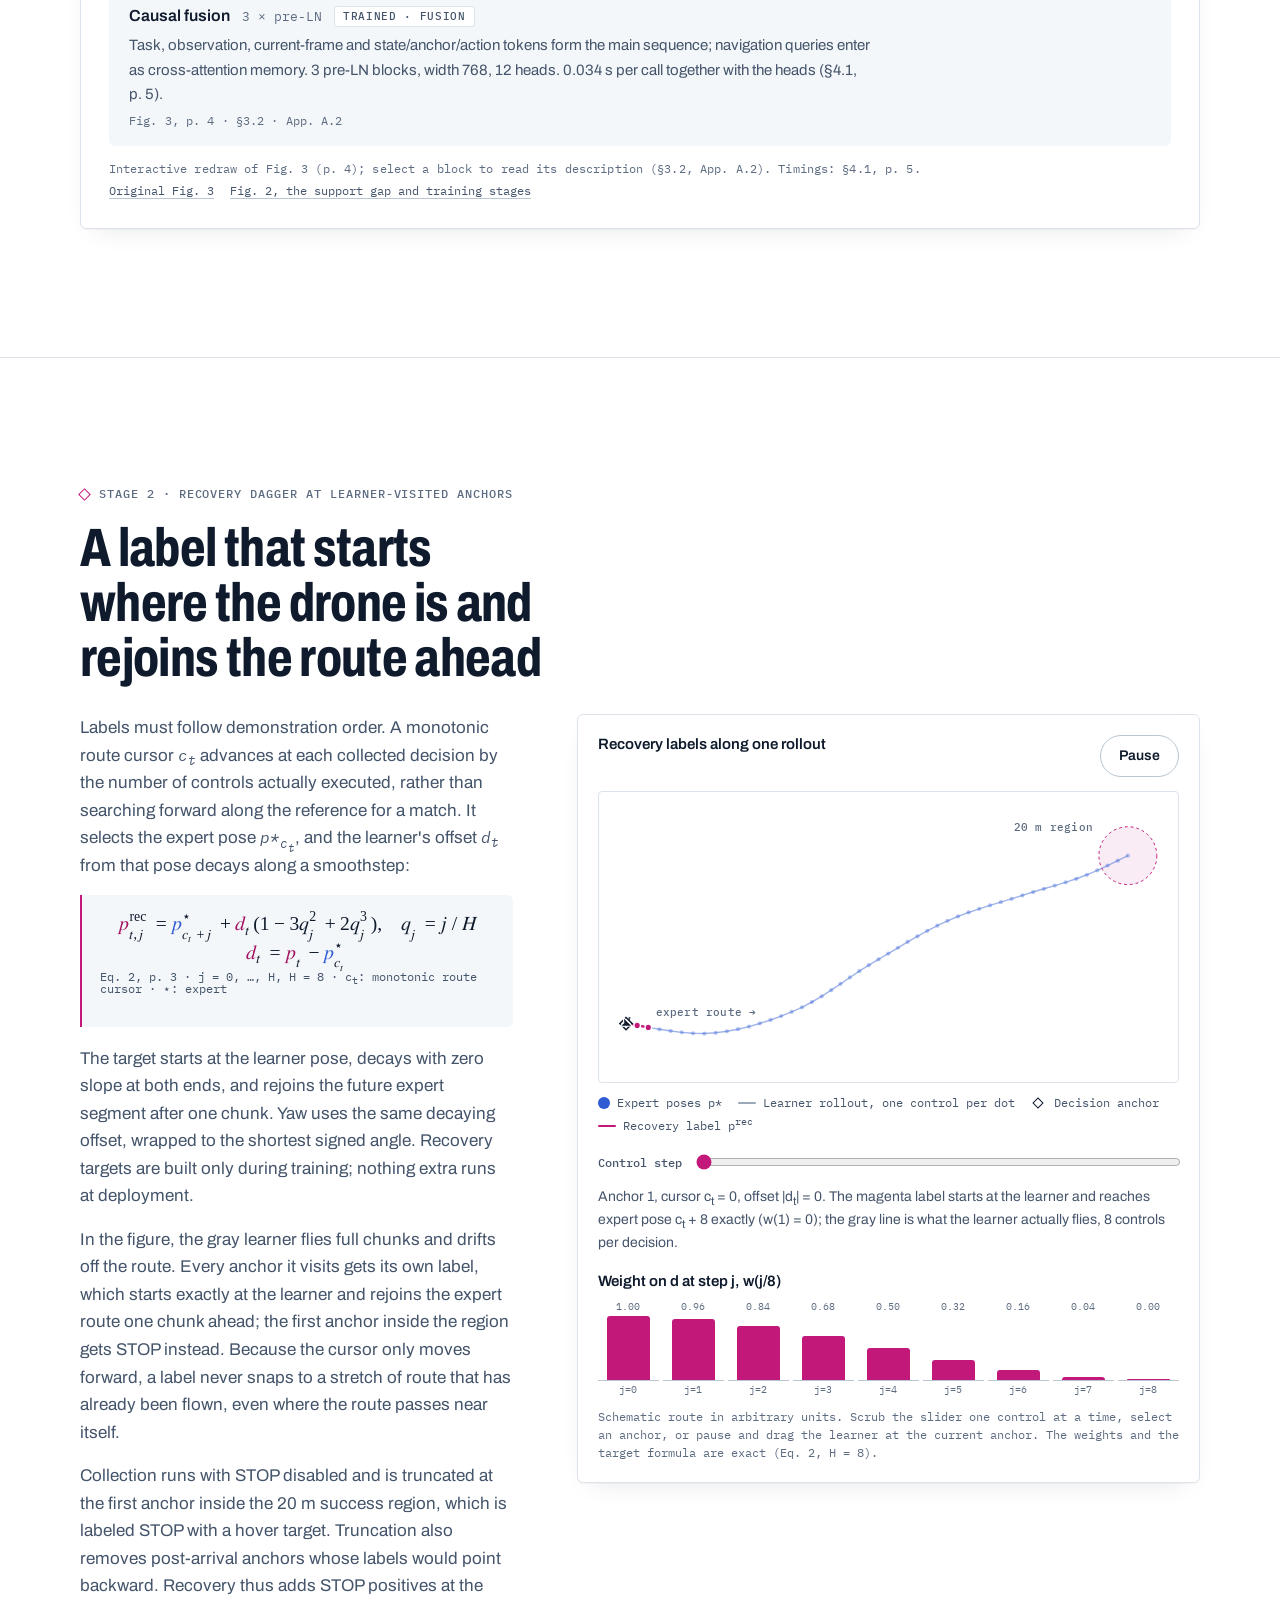
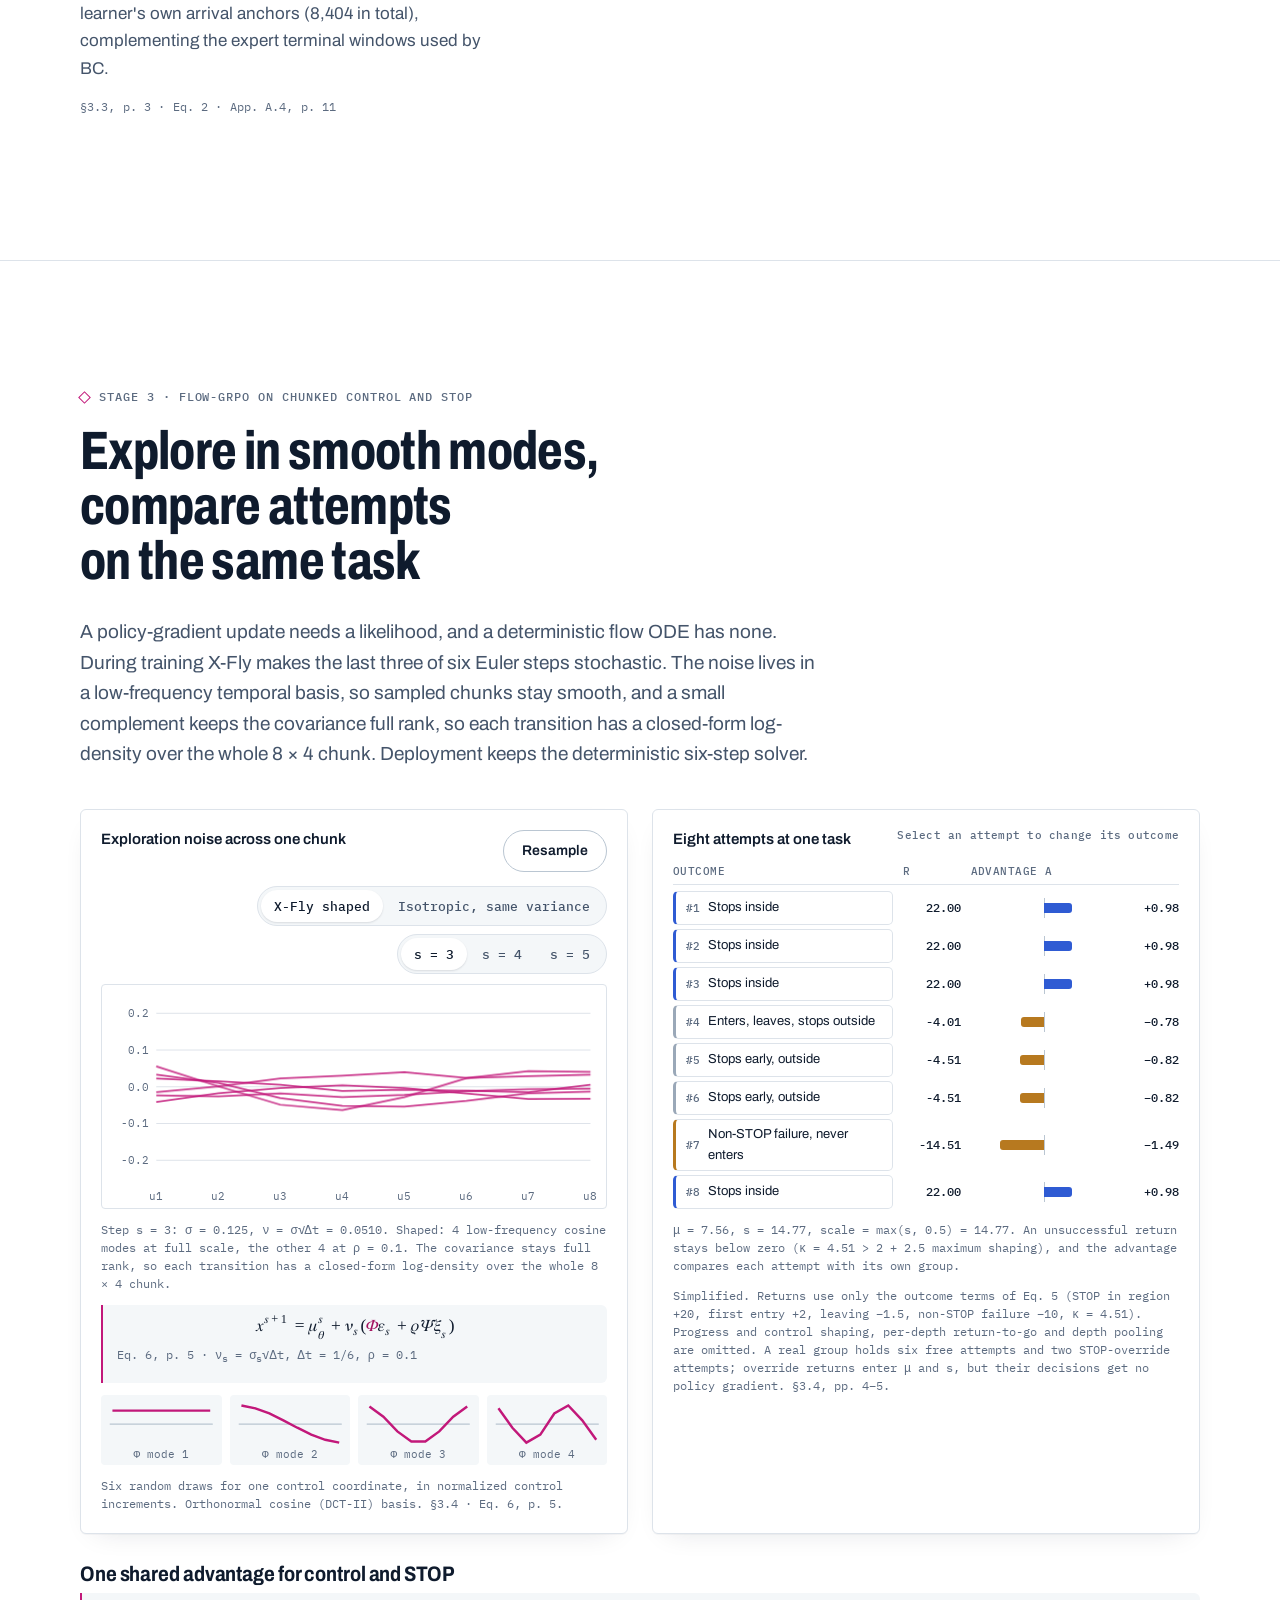
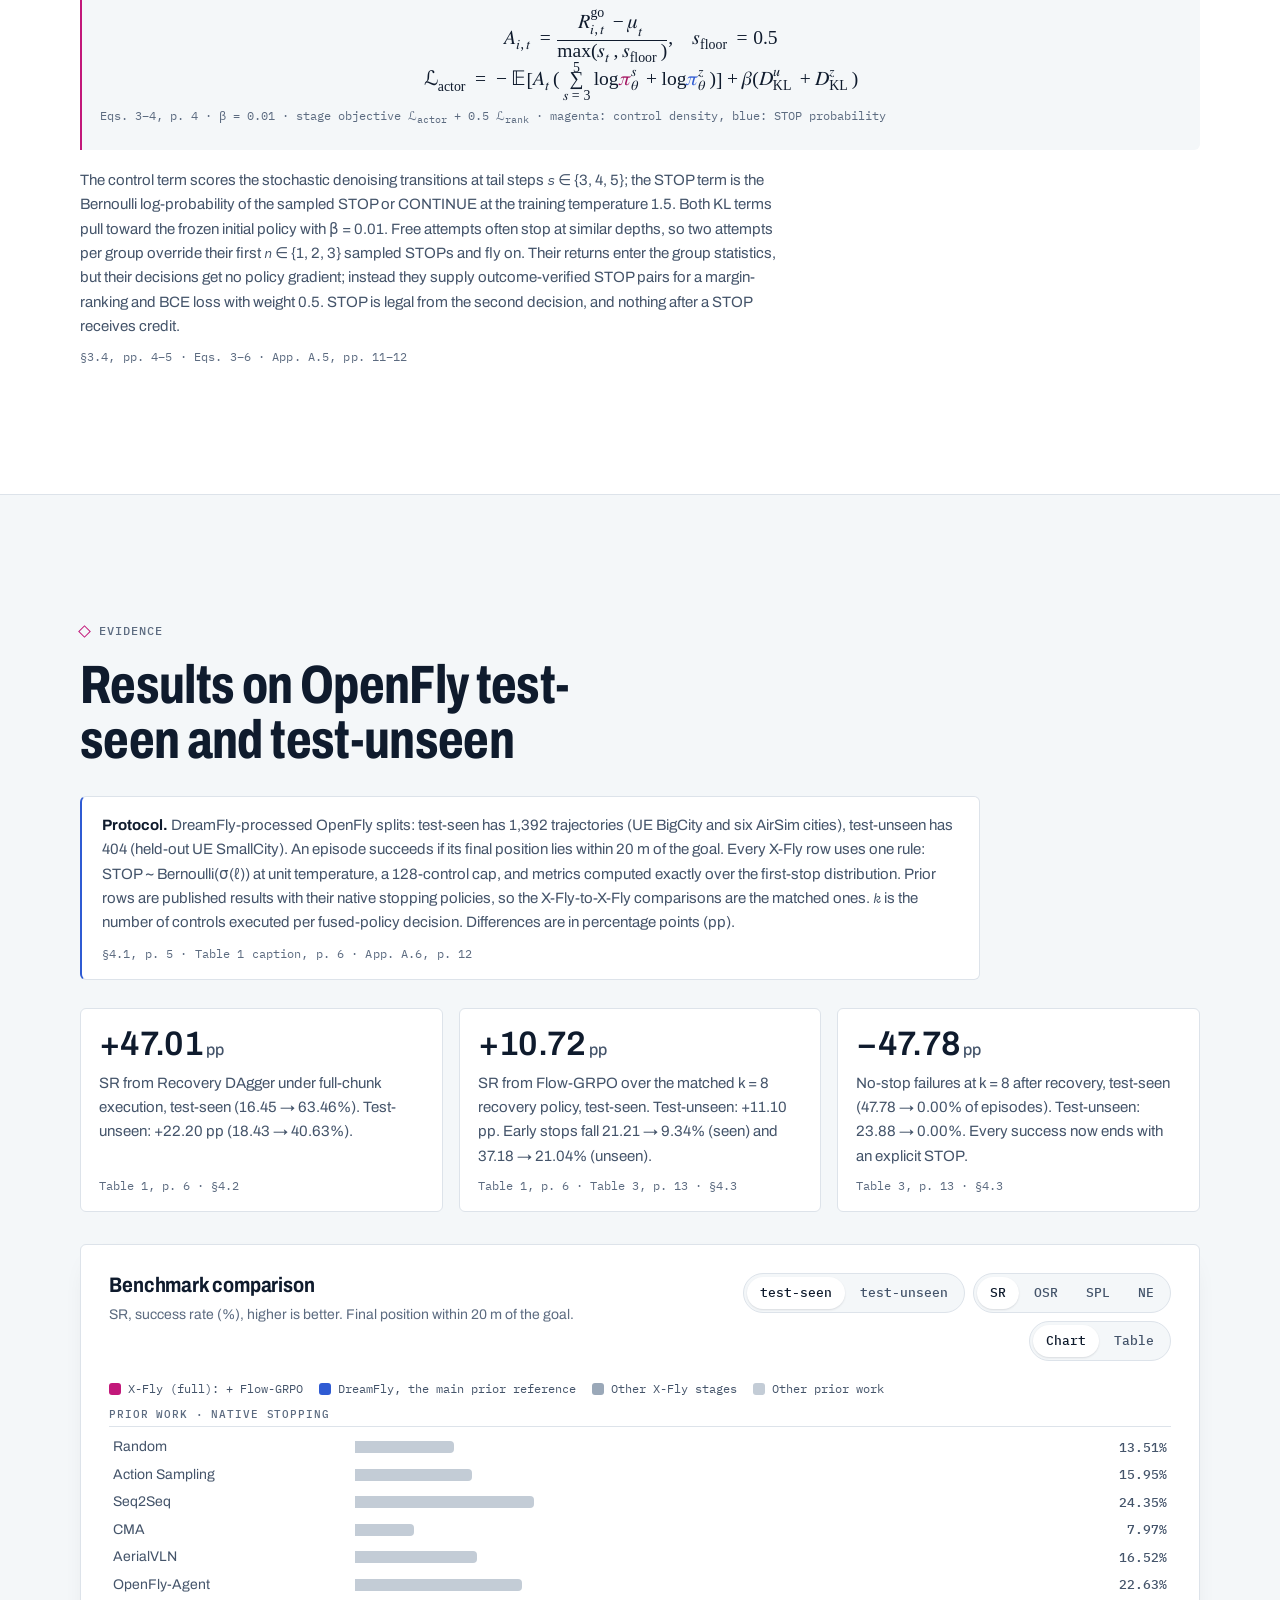
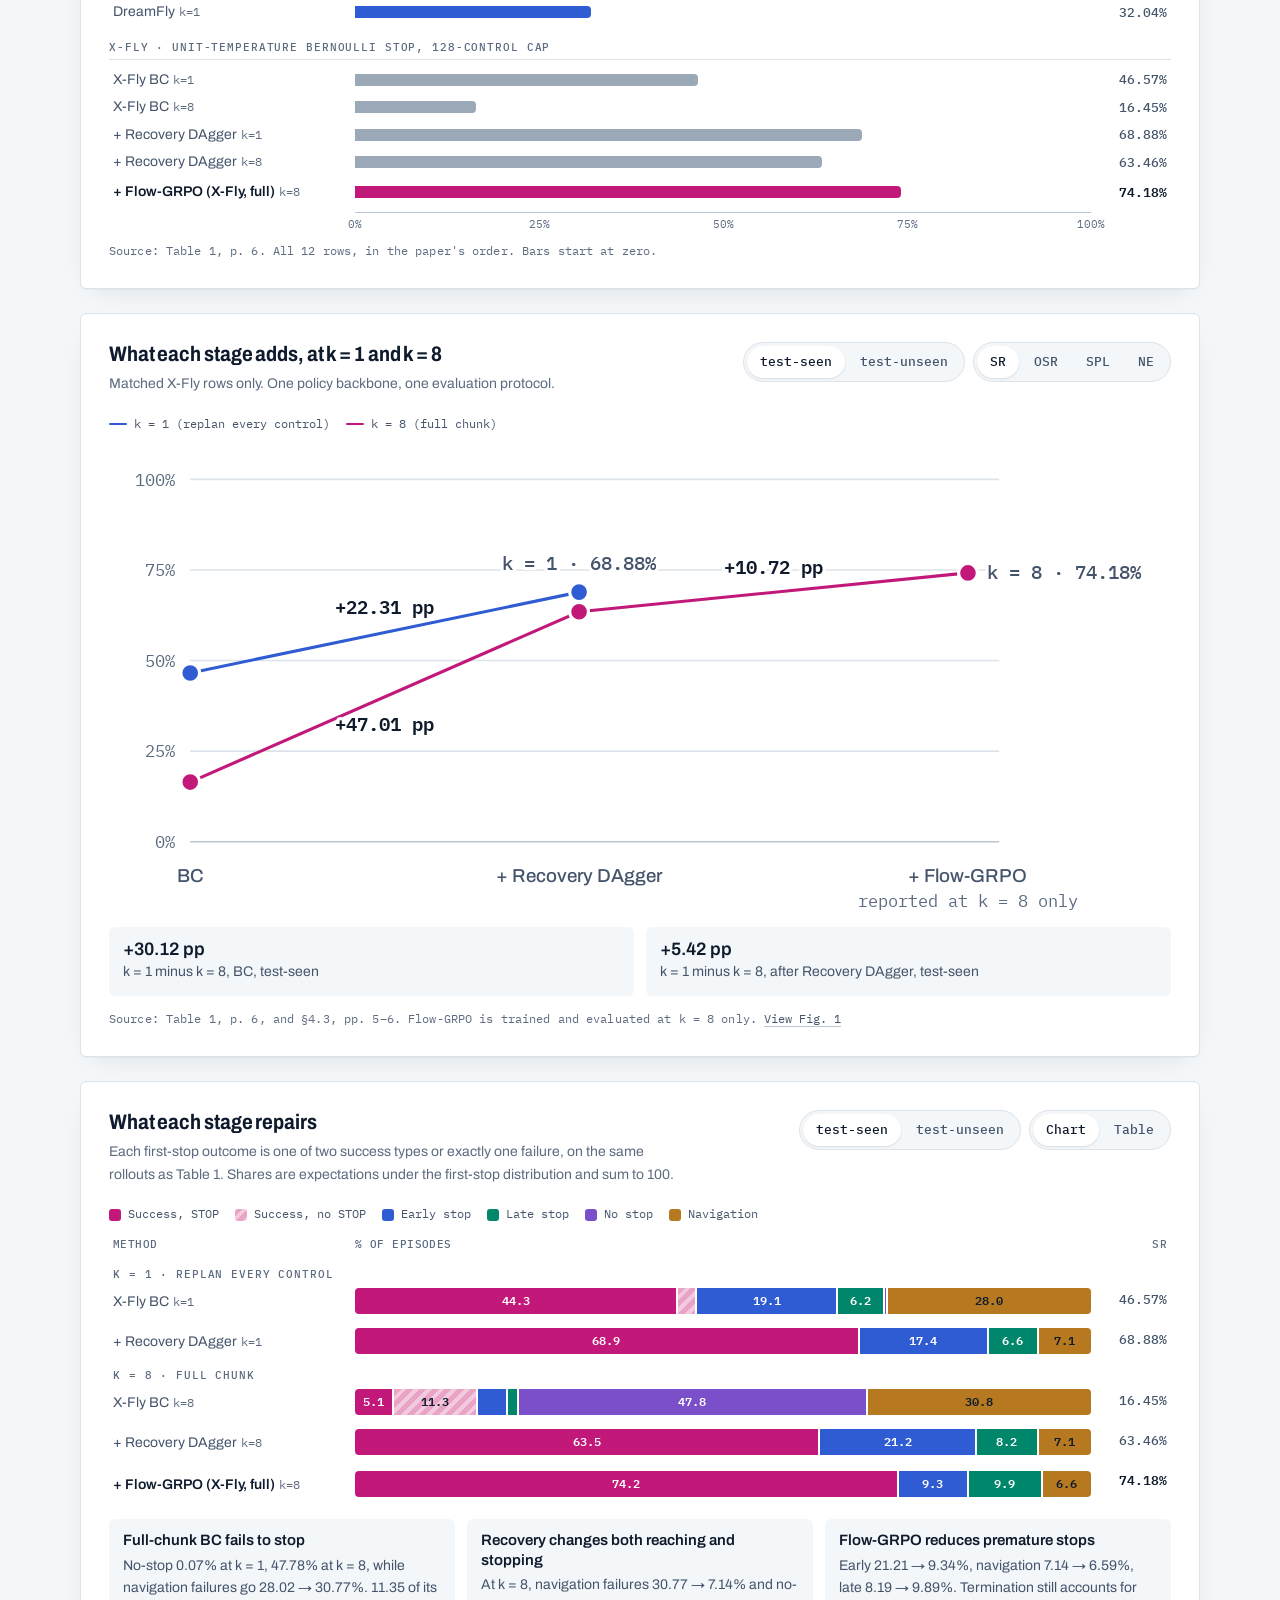
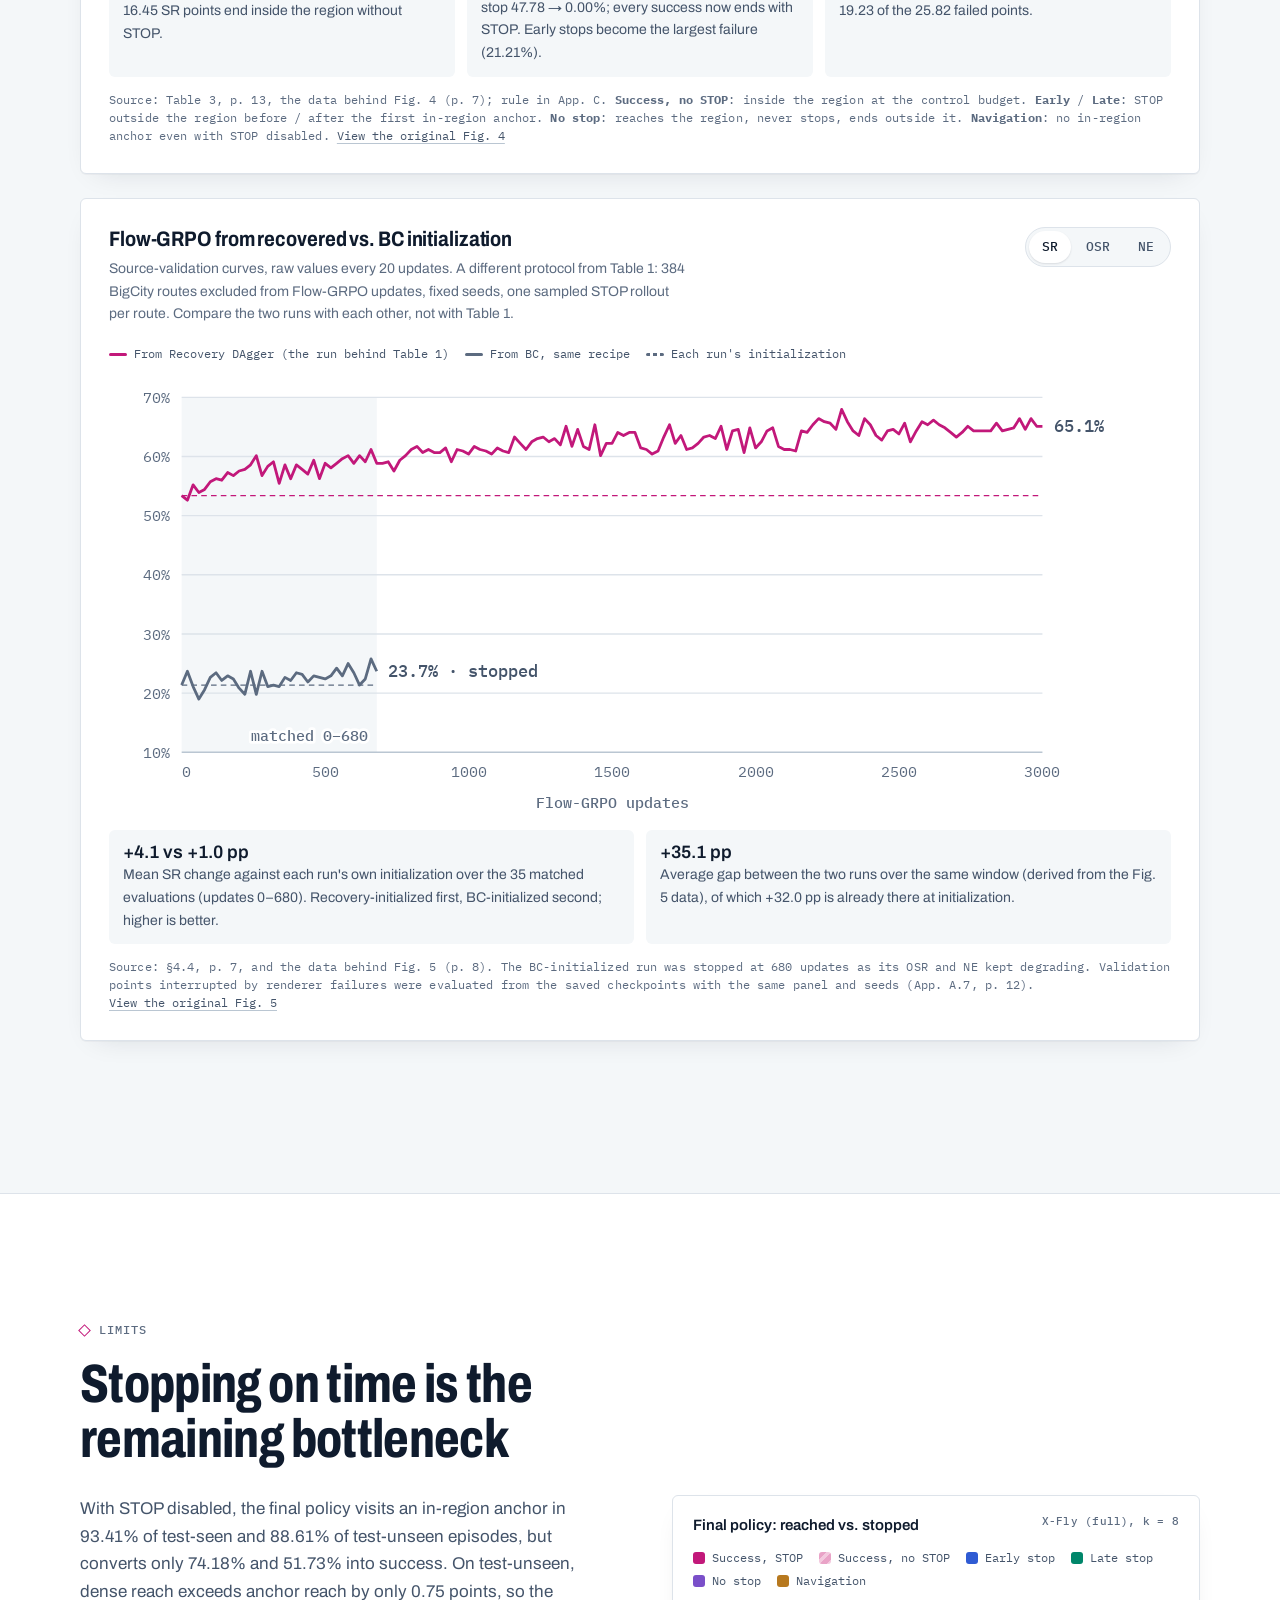
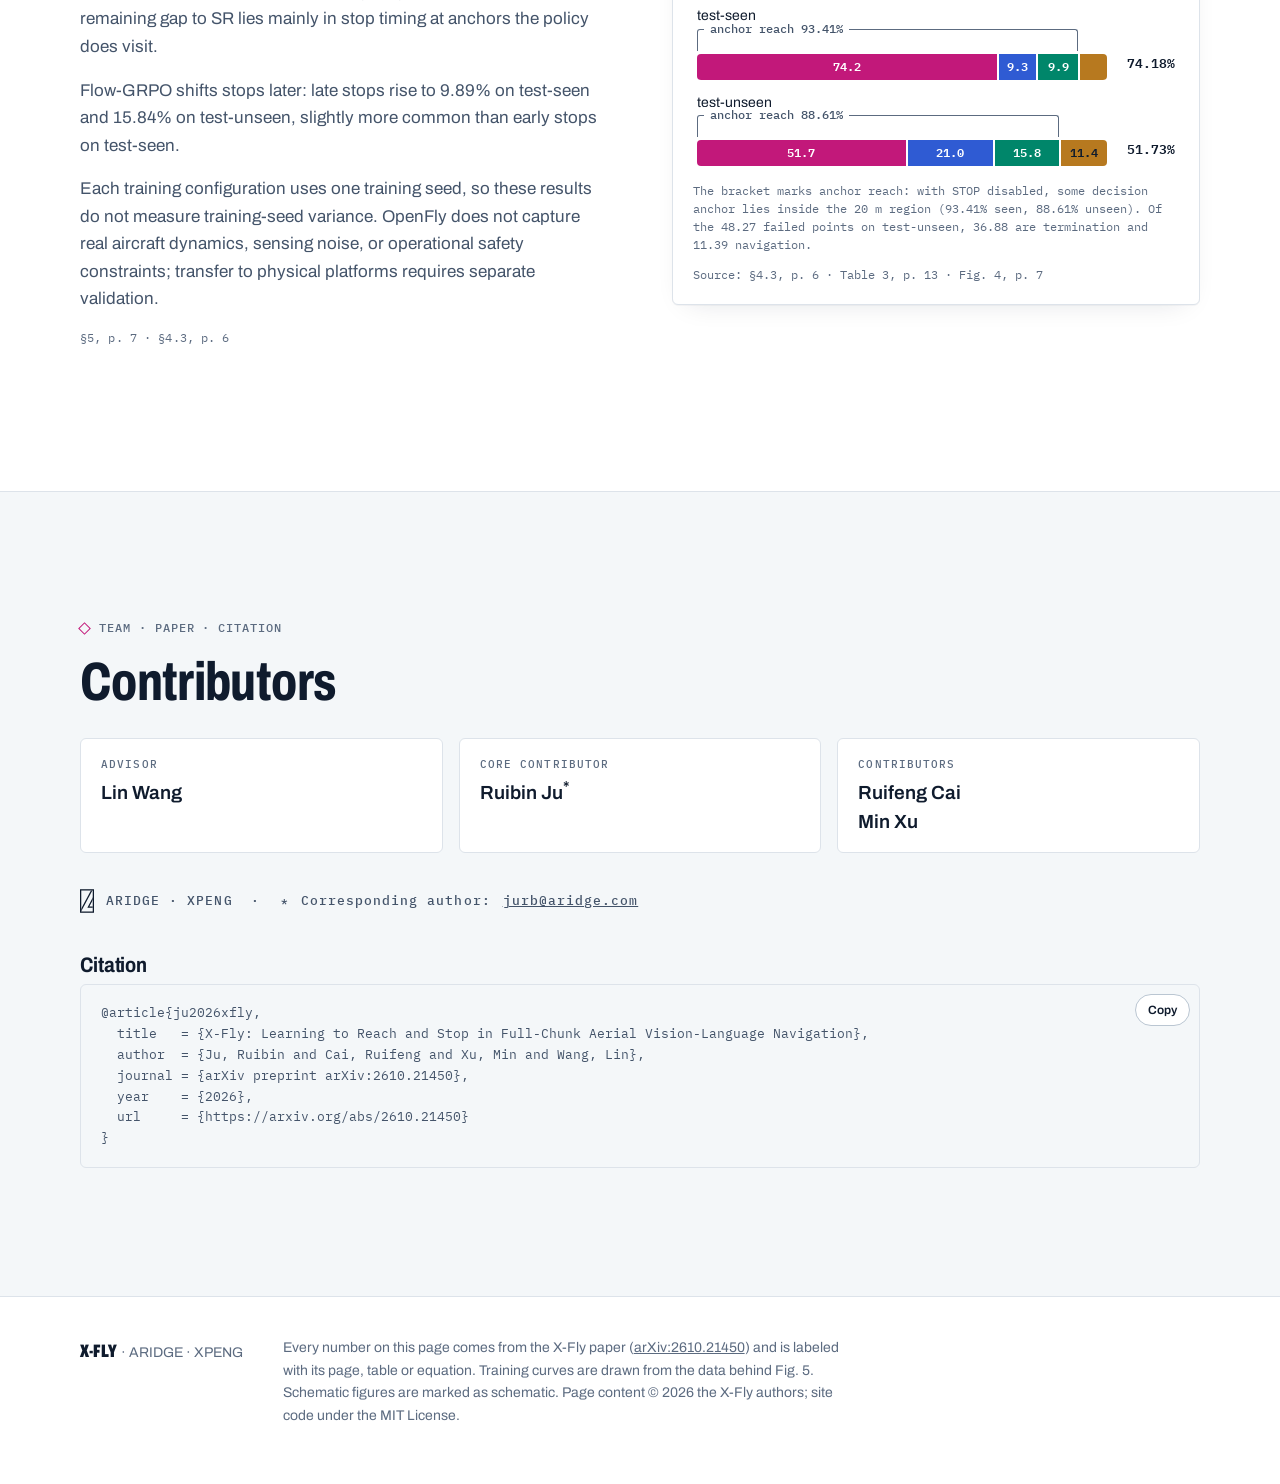
==== commit 56b0e78f: "论文已发布于 arXiv:2610.21450，补齐主页与 README 的论文链接和引用 主页按钮、README 徽章、讲解动画署名与 BibTeX 改为指向 arXiv；加入 Google Sch" ====
--- a/index.html
+++ b/index.html
@@ -5,6 +5,14 @@
 <meta name="viewport" content="width=device-width, initial-scale=1">
 <title>X-Fly: Learning to Reach and Stop in Full-Chunk Aerial Vision-Language Navigation</title>
 <meta name="description" content="X-Fly is a staged training framework for full-chunk aerial vision-language navigation: multi-domain BC, Recovery DAgger at learner-visited anchors, then Flow-GRPO on chunked control and STOP. 74.18% SR on OpenFly test-seen, 51.73% on test-unseen, with eight controls per decision.">
+<meta name="citation_title" content="X-Fly: Learning to Reach and Stop in Full-Chunk Aerial Vision-Language Navigation">
+<meta name="citation_author" content="Ju, Ruibin">
+<meta name="citation_author" content="Cai, Ruifeng">
+<meta name="citation_author" content="Xu, Min">
+<meta name="citation_author" content="Wang, Lin">
+<meta name="citation_publication_date" content="2026/10/15">
+<meta name="citation_arxiv_id" content="2610.21450">
+<meta name="citation_pdf_url" content="https://arxiv.org/pdf/2610.21450">
 <meta property="og:type" content="website">
 <meta property="og:title" content="X-Fly: Learning to Reach and Stop in Full-Chunk Aerial VLN">
 <meta property="og:description" content="Staged training for full-chunk aerial VLN. 74.18% / 51.73% SR on OpenFly test-seen / test-unseen at 4.7× less model inference per waypoint.">
@@ -50,7 +58,7 @@
 <section class="hero" id="top" aria-labelledby="hero-title">
   <div class="wrap hero__grid">
     <div class="hero__text">
-      <p class="eyebrow">Aerial vision-language navigation · <span data-bind="paper.venue">arXiv preprint</span></p>
+      <p class="eyebrow">Aerial vision-language navigation · <span data-bind="paper.venue">arXiv:2610.21450</span></p>
       <h1 id="hero-title" class="display">
         <span class="display__name">X-Fly</span>
         <span class="display__title">Learning to Reach and Stop in Full-Chunk Aerial Vision-Language Navigation</span>
@@ -58,8 +66,8 @@
       <p class="authors"><span>Ruibin Ju<sup>*</sup></span><span>Ruifeng Cai</span><span>Min Xu</span><span>Lin Wang</span></p>
       <p class="affil"><svg class="brand-mark" viewBox="0 0 22 37" fill="none" stroke="currentColor" stroke-width="2" aria-hidden="true"><defs><clipPath id="bm-c2"><rect x="2" y="2" width="18" height="33"/></clipPath></defs><g clip-path="url(#bm-c2)"><path d="M-2.628 41L22.028 -5"/><path d="M24.456 7L13.2 28H24" stroke-linejoin="miter"/></g><rect x="1" y="1" width="20" height="35"/></svg>ARIDGE · XPENG</p>
       <div class="hero__cta">
-        <a class="btn btn--solid" href="assets/paper/x-fly.pdf"><svg viewBox="0 0 16 16" aria-hidden="true"><path d="M4 1.5h5.5L13 5v9.5H4z M9.5 1.5V5H13" fill="none" stroke="currentColor" stroke-width="1.4"/></svg>Paper (PDF)</a>
-        <a class="btn" href="#" aria-disabled="true" title="arXiv link will be added on release">arXiv · soon</a>
+        <a class="btn btn--solid" href="https://arxiv.org/pdf/2610.21450"><svg viewBox="0 0 16 16" aria-hidden="true"><path d="M4 1.5h5.5L13 5v9.5H4z M9.5 1.5V5H13" fill="none" stroke="currentColor" stroke-width="1.4"/></svg>Paper (PDF)</a>
+        <a class="btn" href="https://arxiv.org/abs/2610.21450">arXiv:2610.21450</a>
         <a class="btn" href="#video">Explainer</a>
         <a class="btn" href="#demos">Rollouts</a>
       </div>
@@ -319,8 +327,9 @@
       <pre id="bib">@article{ju2026xfly,
   title   = {X-Fly: Learning to Reach and Stop in Full-Chunk Aerial Vision-Language Navigation},
   author  = {Ju, Ruibin and Cai, Ruifeng and Xu, Min and Wang, Lin},
-  journal = {arXiv preprint},
-  year    = {2026}
+  journal = {arXiv preprint arXiv:2610.21450},
+  year    = {2026},
+  url     = {https://arxiv.org/abs/2610.21450}
 }</pre>
       <button class="btn" type="button" id="bib-copy">Copy</button>
     </div>
@@ -331,7 +340,7 @@
 <footer class="foot">
   <div class="wrap foot__grid">
     <p><span class="foot__brand">X-FLY</span> · ARIDGE · XPENG</p>
-    <p>Every number on this page comes from the X-Fly arXiv preprint and is labeled with its page, table or equation. Training curves are drawn from the data behind Fig. 5. Schematic figures are marked as schematic. Page content © 2026 the X-Fly authors; site code under the MIT License.</p>
+    <p>Every number on this page comes from the X-Fly paper (<a href="https://arxiv.org/abs/2610.21450">arXiv:2610.21450</a>) and is labeled with its page, table or equation. Training curves are drawn from the data behind Fig. 5. Schematic figures are marked as schematic. Page content © 2026 the X-Fly authors; site code under the MIT License.</p>
   </div>
 </footer>
 
